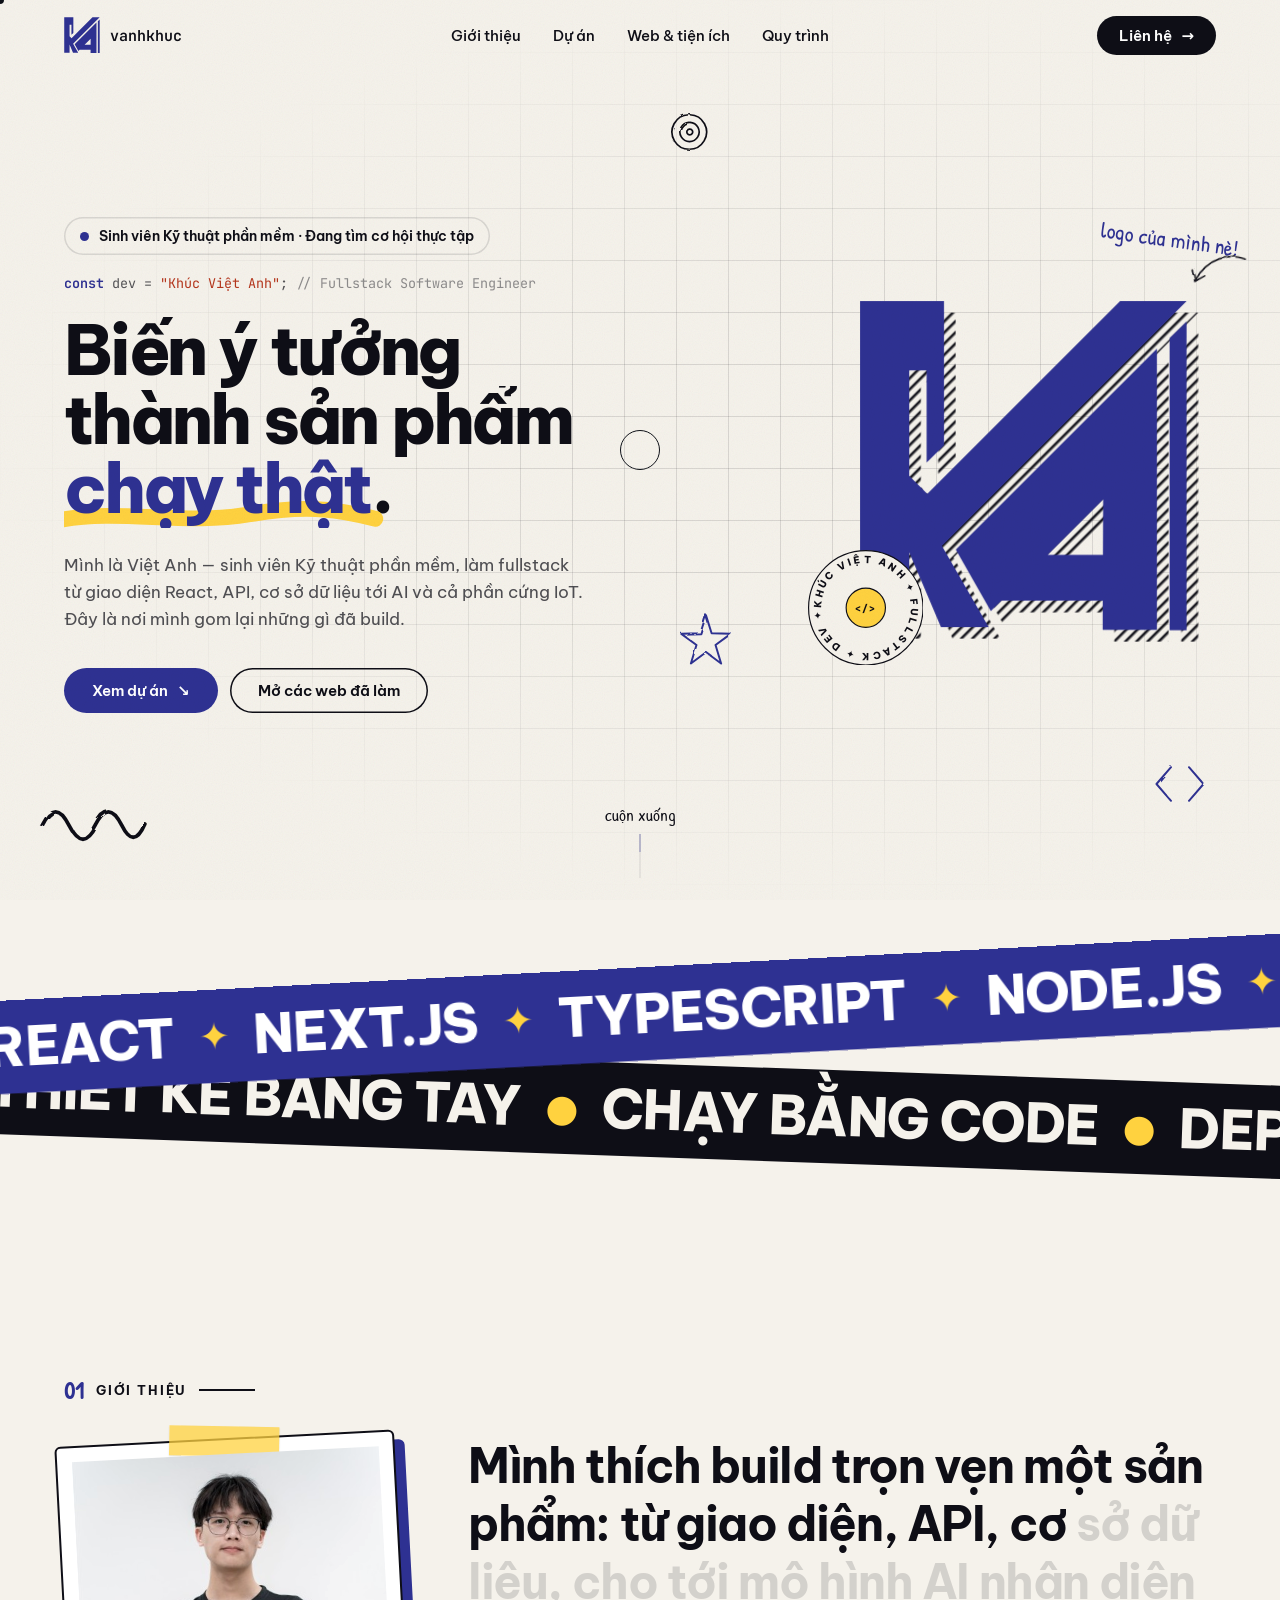
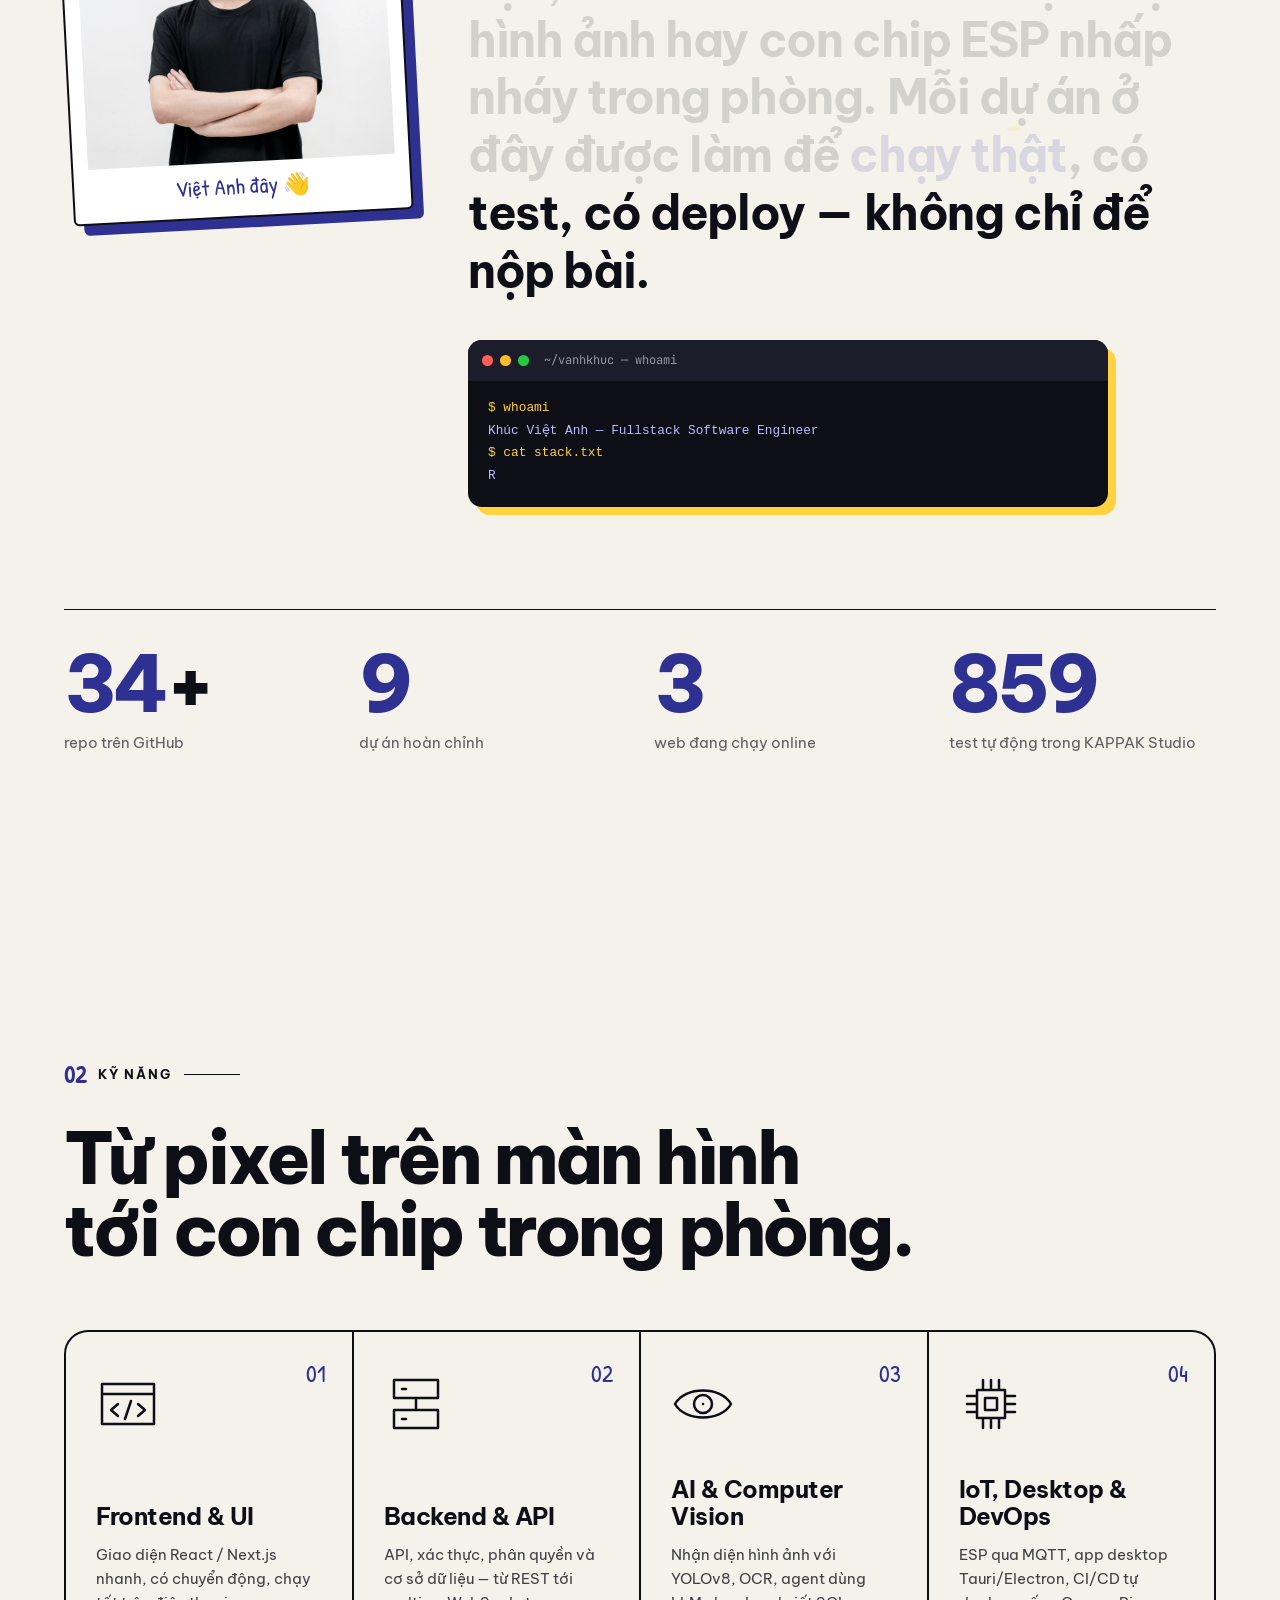
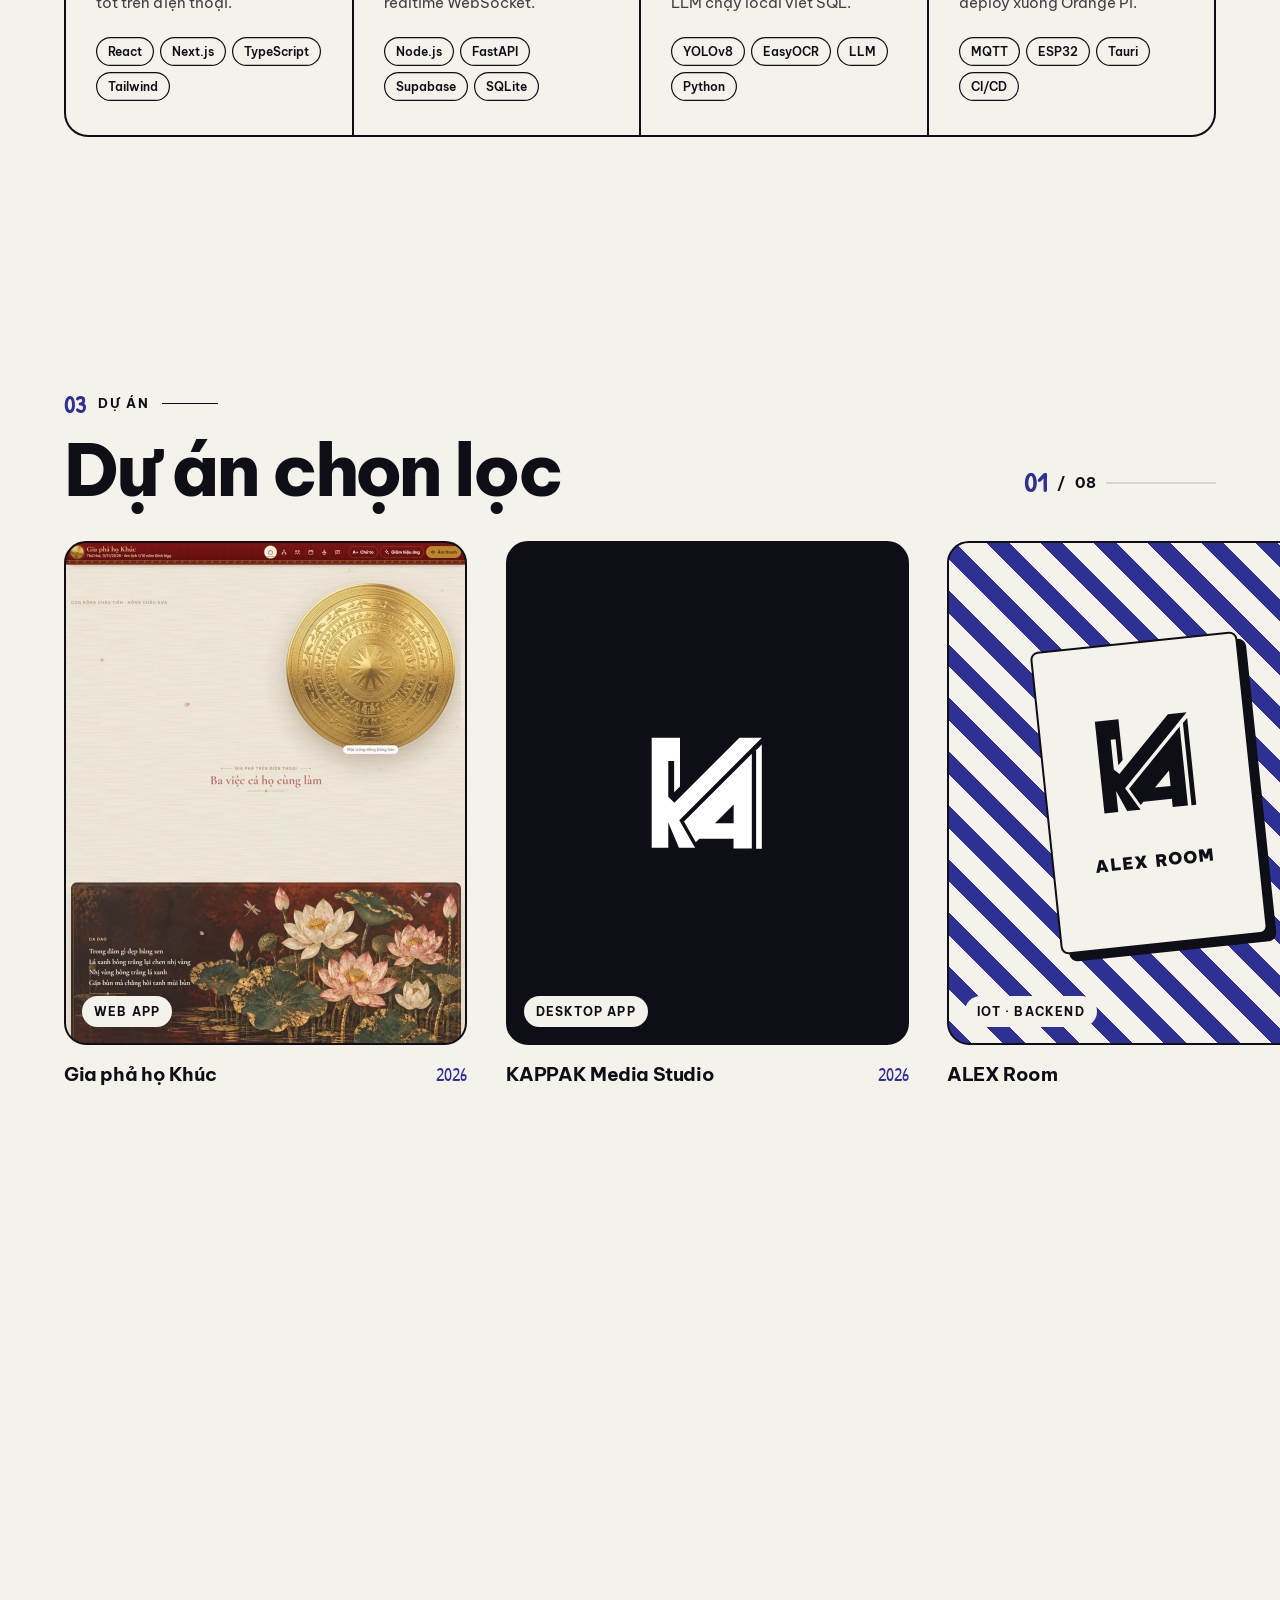
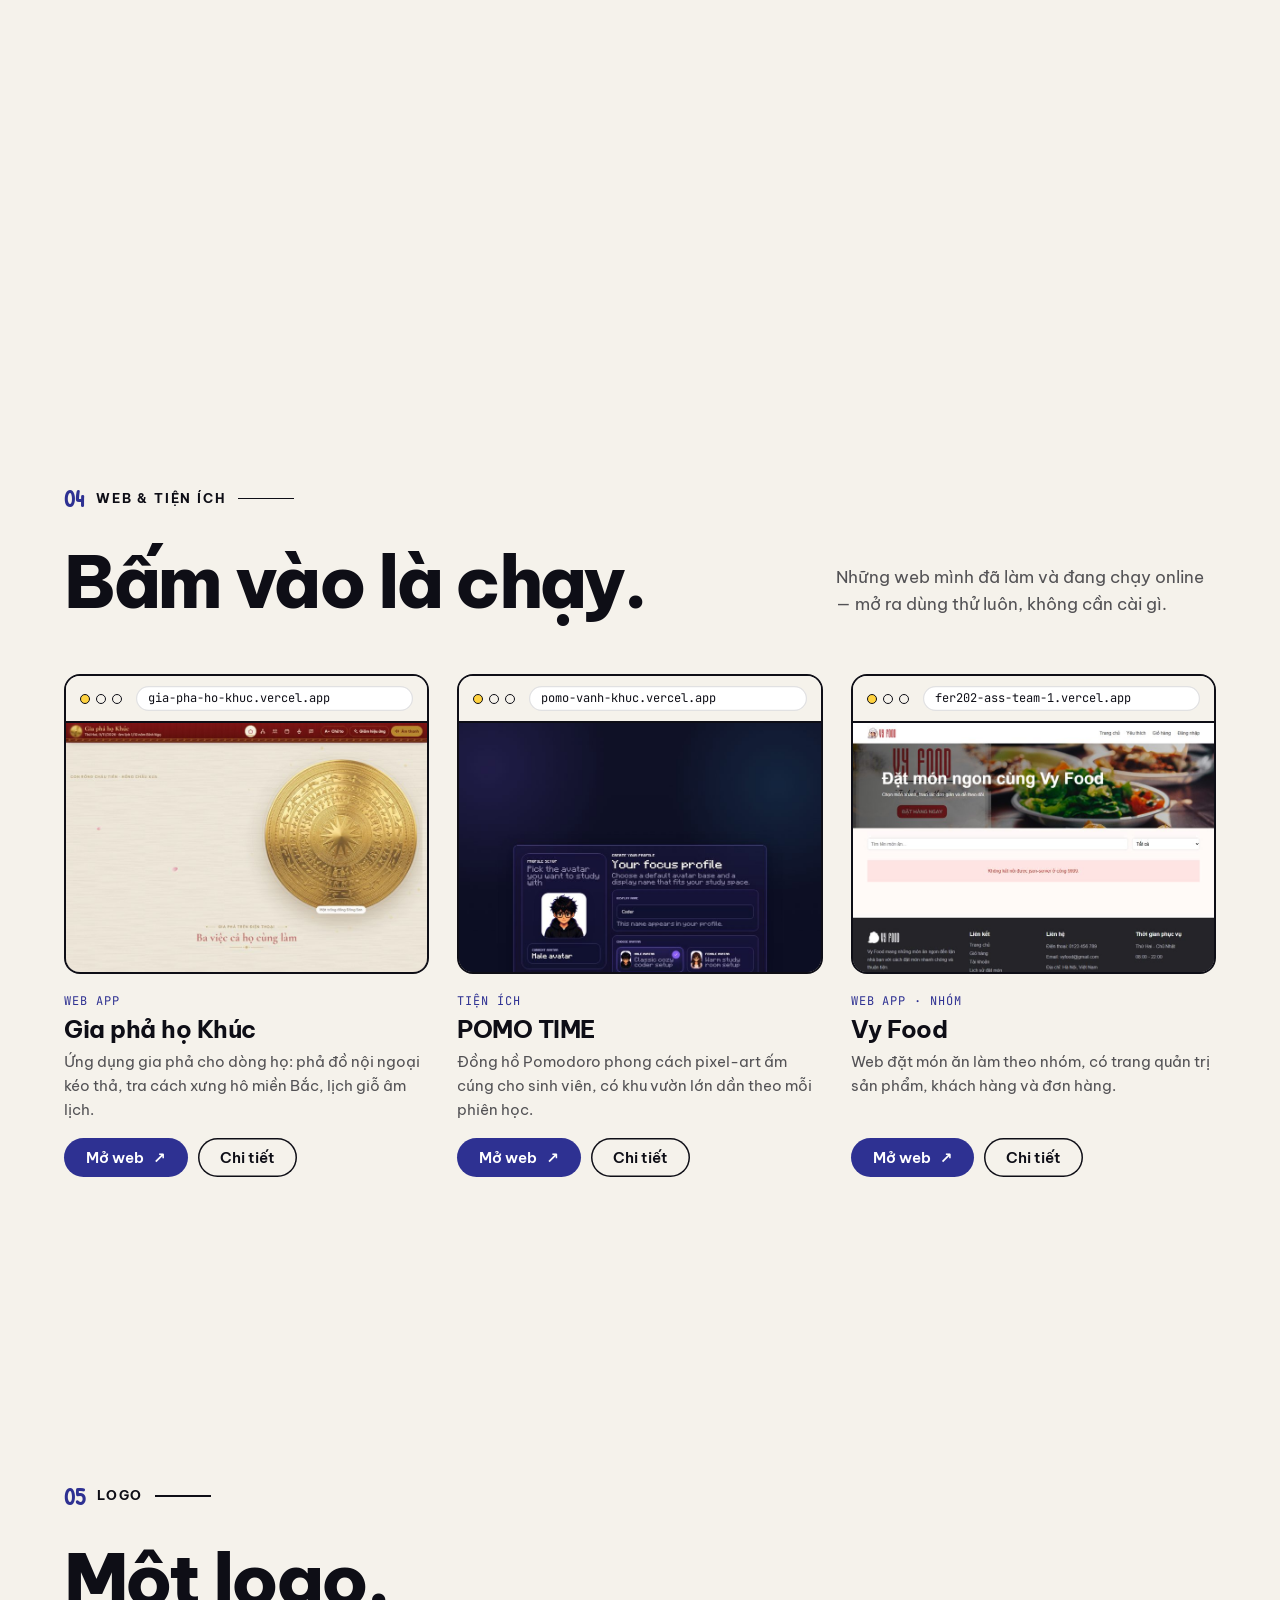
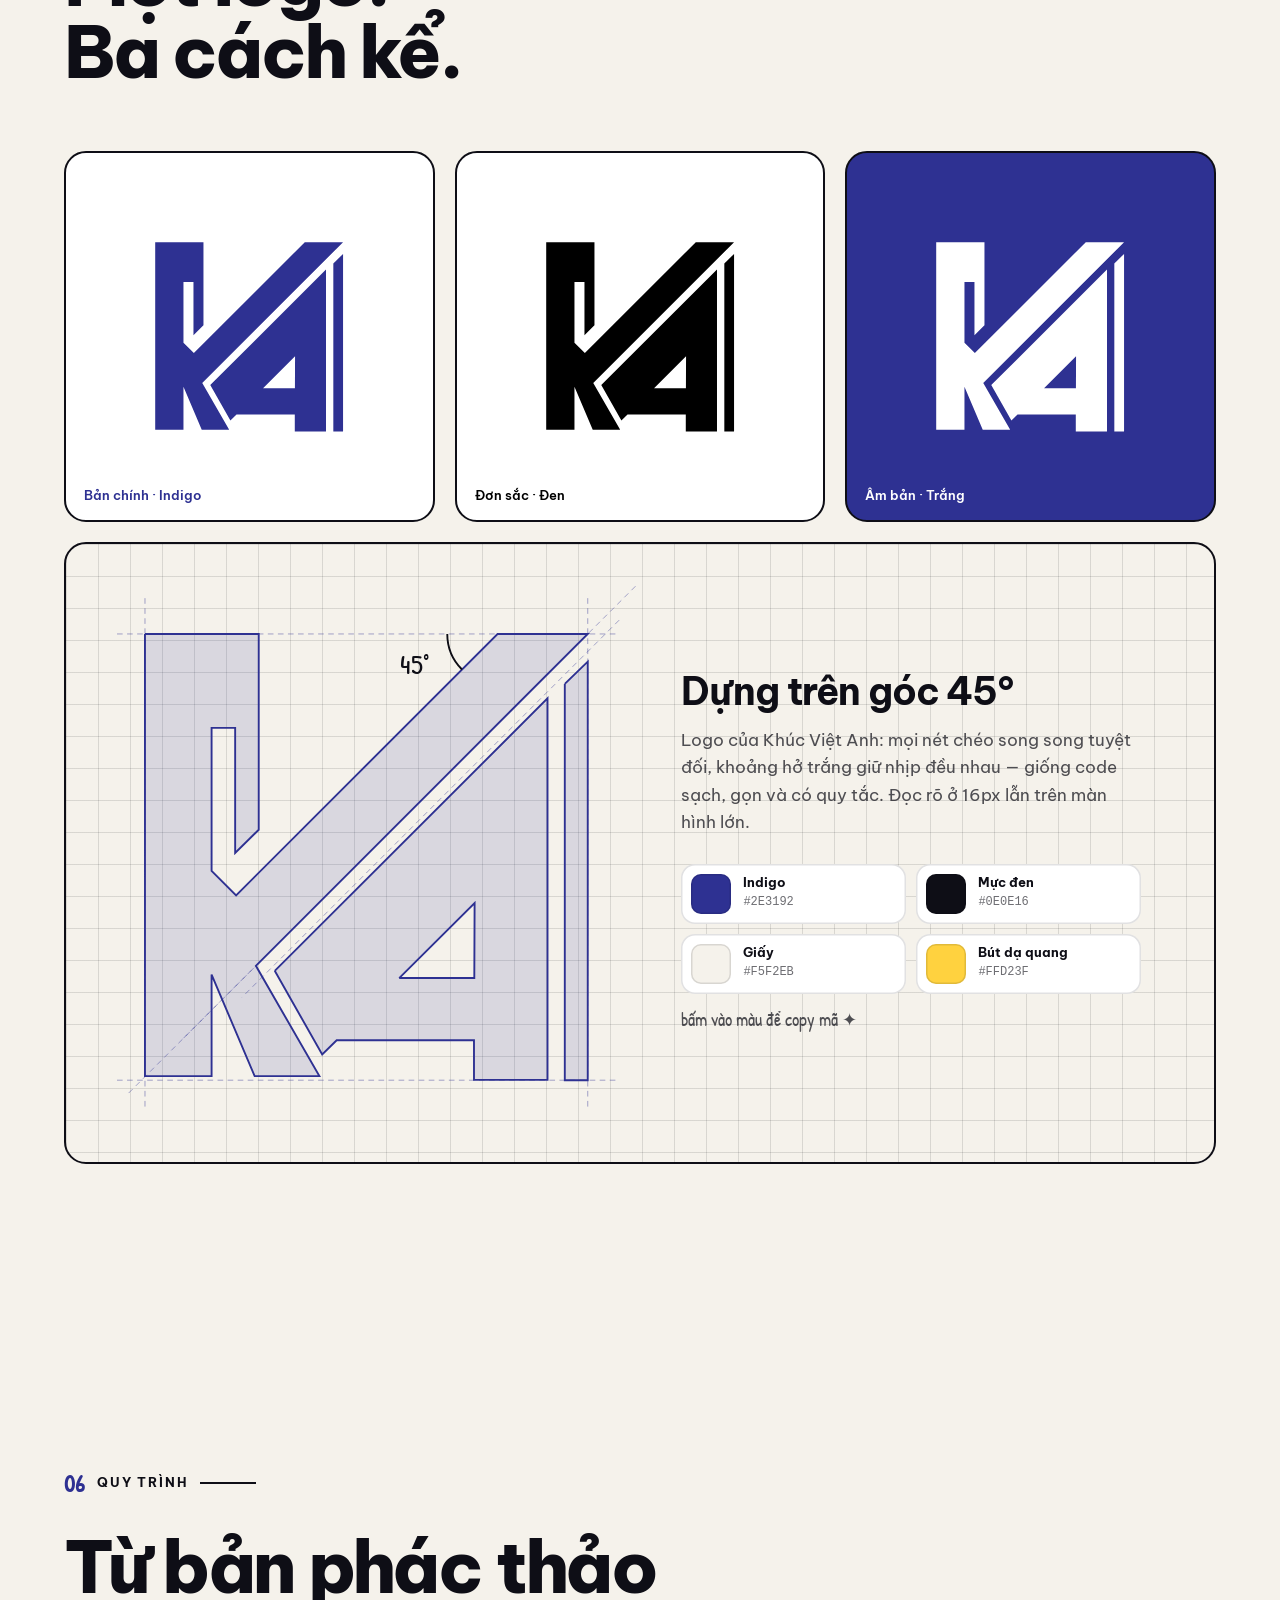
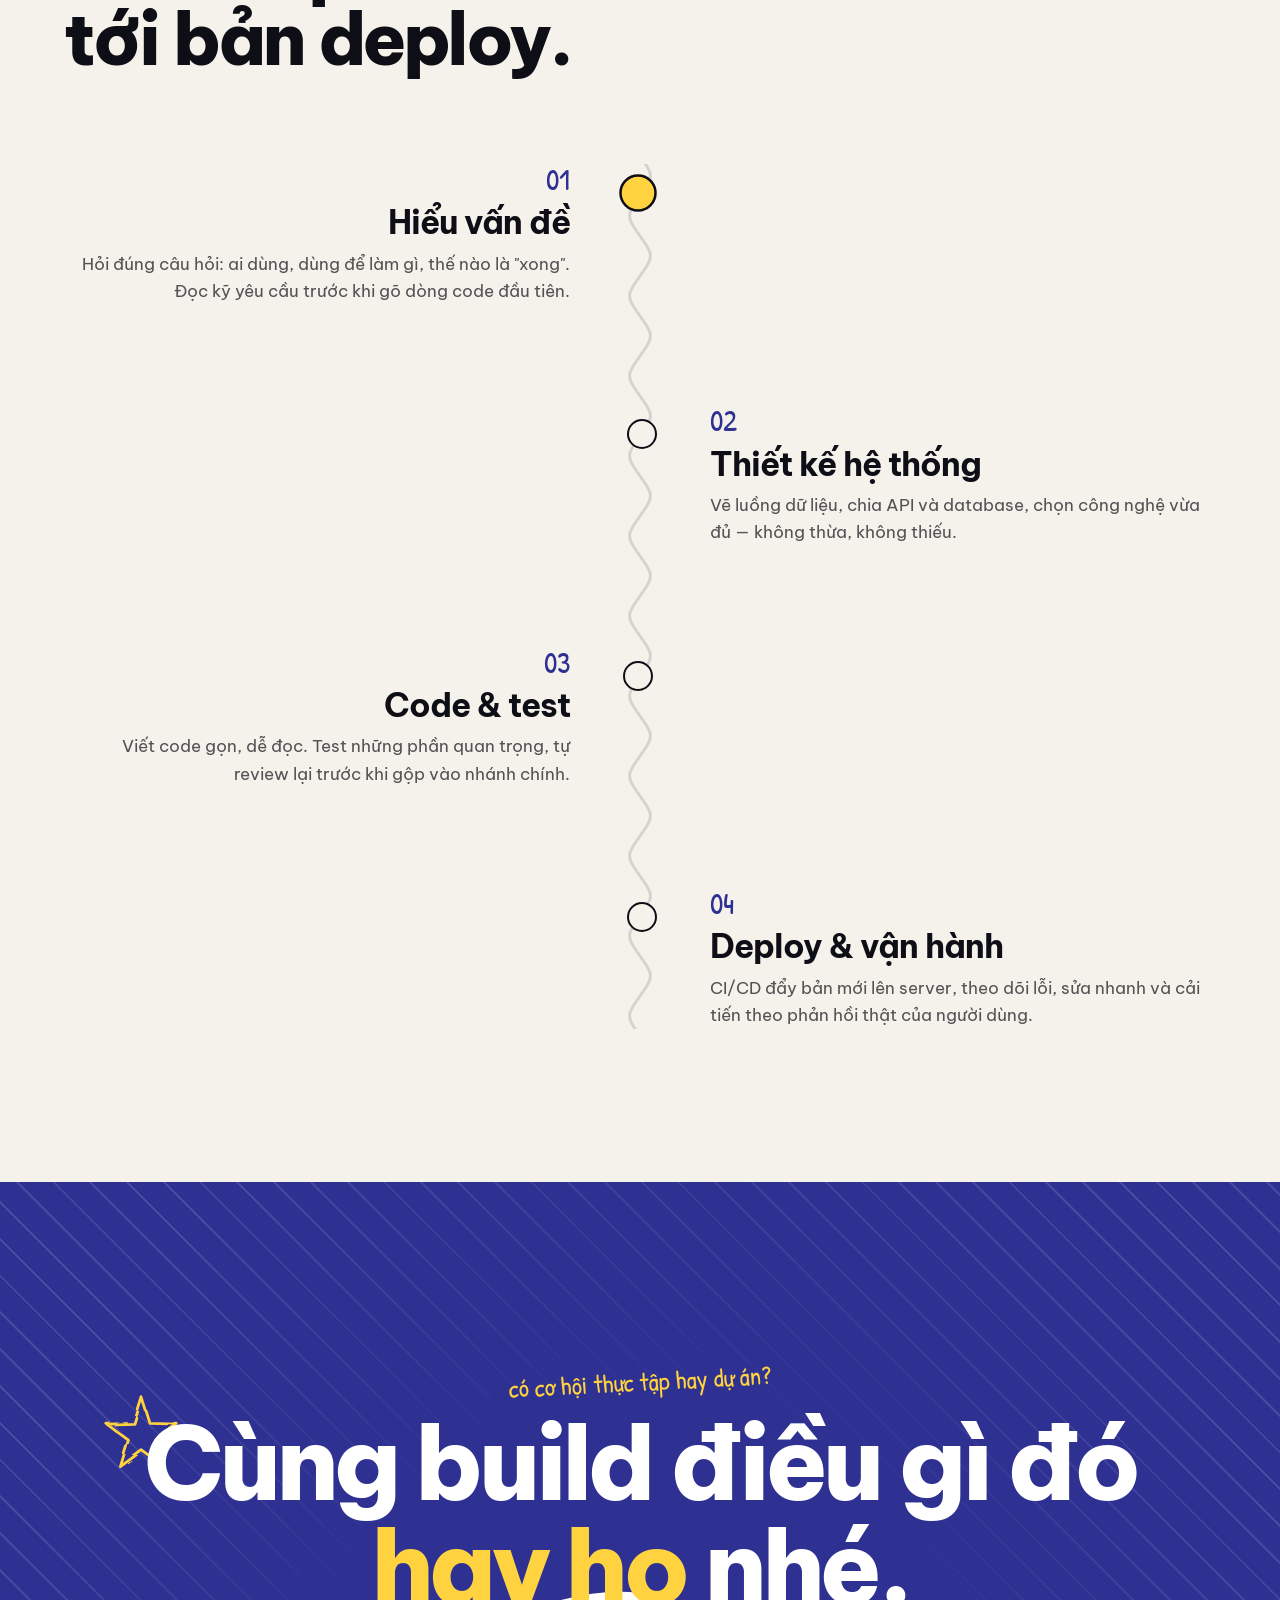
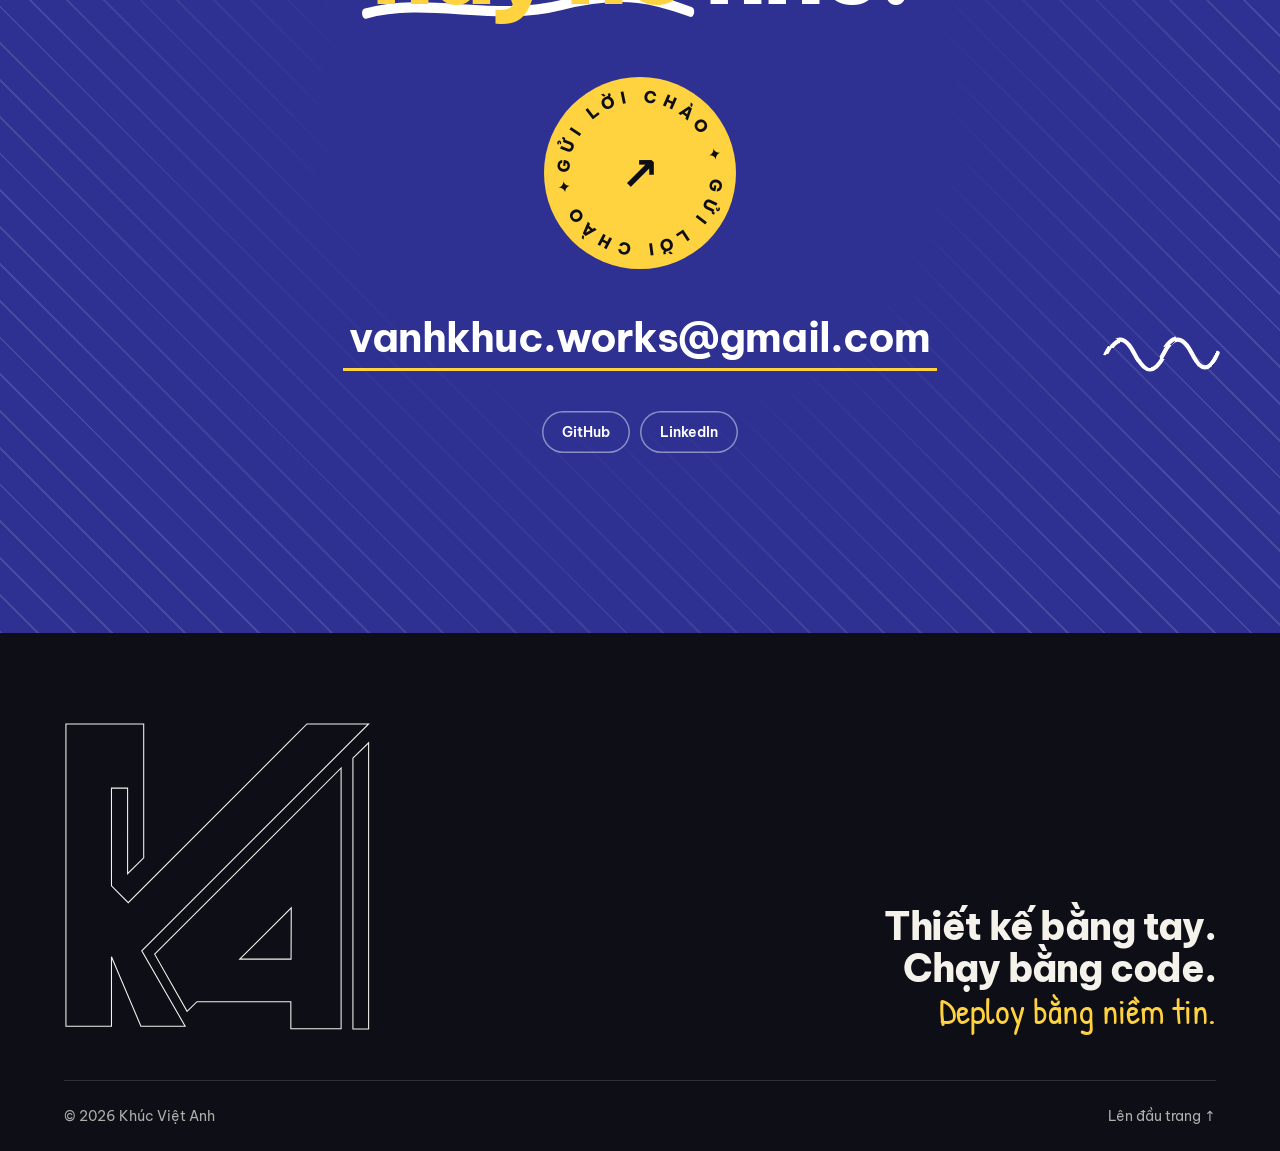
==== index.html @ cc41cbf8 "feat: portfolio Khúc Việt Anh Trang chủ có animation, trang danh sách và chi tiết dự án, hub các web" ====
<!doctype html>
<html lang="vi">
<head>
<meta charset="utf-8">
<meta name="viewport" content="width=device-width,initial-scale=1">
<title>Khúc Việt Anh — Fullstack Software Engineer</title>
<meta name="description" content="Portfolio của Khúc Việt Anh (vanhkhuc) — sinh viên Kỹ thuật phần mềm, fullstack developer: web, API, AI và IoT.">
<meta name="theme-color" content="#2E3192">
<link rel="icon" href="assets/favicon.svg" type="image/svg+xml">
<link rel="preconnect" href="https://fonts.googleapis.com">
<link rel="preconnect" href="https://fonts.gstatic.com" crossorigin>
<link href="https://fonts.googleapis.com/css2?family=Be+Vietnam+Pro:wght@400;500;600;700;800;900&family=JetBrains+Mono:wght@400;600&family=Patrick+Hand&display=swap" rel="stylesheet">
<link rel="stylesheet" href="style.css">
</head>
<body class="is-loading" data-page="home">

<svg class="defs" width="0" height="0" aria-hidden="true">
  <defs>
    <filter id="rough" x="-20%" y="-20%" width="140%" height="140%">
      <feTurbulence type="fractalNoise" baseFrequency="0.035" numOctaves="2" seed="1" result="n">
        <animate attributeName="seed" values="1;4;7;10" dur="0.5s" calcMode="discrete" repeatCount="indefinite"/>
      </feTurbulence>
      <feDisplacementMap in="SourceGraphic" in2="n" scale="5"/>
    </filter>
    <pattern id="hatch" width="34" height="34" patternUnits="userSpaceOnUse" patternTransform="rotate(45)">
      <rect width="11" height="34" fill="#0E0E16"/>
    </pattern>
  </defs>
</svg>

<div class="loader" id="loader" aria-hidden="true">
  <div class="loader__logo" data-logo></div>
  <div class="loader__count mono">vanhkhuc <span id="loadNum">0</span>%</div>
</div>

<div class="cursor-dot" aria-hidden="true"></div>
<div class="cursor-ring" aria-hidden="true"><i></i></div>
<div class="progress" aria-hidden="true"></div>

<header class="nav" id="nav">
  <a href="#top" class="nav__brand" aria-label="Khúc Việt Anh — về đầu trang"><span class="nav__logo" data-logo></span><span class="mono">vanhkhuc</span></a>
  <nav class="nav__links" aria-label="Chính">
    <a href="#about">Giới thiệu</a>
    <a href="#work">Dự án</a>
    <a href="#hub">Web &amp; tiện ích</a>
    <a href="#process">Quy trình</a>
  </nav>
  <a href="#contact" class="btn btn--dark magnetic">Liên hệ <span class="arr">→</span></a>
</header>

<main>
<!-- HERO -->
<section class="hero" id="top">
  <div class="hero__grid" aria-hidden="true"></div>
  <svg class="doodle" style="--x:53%;--y:68%;--s:56px;--c:var(--k4);--dd:1.6s" viewBox="0 0 100 100" aria-hidden="true"><path pathLength="1" d="M50 6 L60 38 L94 39 L67 59 L77 92 L50 72 L23 92 L33 59 L6 39 L40 38 Z"/></svg>
  <svg class="doodle" style="--x:3%;--y:88%;--s:110px;--dd:1.9s" viewBox="0 0 100 60" aria-hidden="true"><path pathLength="1" d="M4 30 Q 16 6, 28 30 T 52 30 T 76 30 T 98 30"/></svg>
  <svg class="doodle" style="--x:90%;--y:84%;--s:56px;--c:var(--k4);--dd:2.1s" viewBox="0 0 100 100" aria-hidden="true"><path pathLength="1" d="M34 20 L8 50 L34 80 M66 20 L92 50 L66 80"/></svg>
  <svg class="doodle" style="--x:52%;--y:12%;--s:48px;--dd:2.2s" viewBox="0 0 100 100" aria-hidden="true"><path pathLength="1" d="M50 50 m0 -6 a6 6 0 1 1 -1 0 M50 50 m0 -20 a20 20 0 1 1 -2 0 M50 50 m0 -36 a36 36 0 1 1 -3 0"/></svg>

  <div class="hero__text">
    <p class="hero__eyebrow fade" style="--d:.1s"><span class="pulse"></span> <span data-bind="profile.status"></span></p>
    <p class="hero__who mono fade" style="--d:.2s"><span class="c-k">const</span> dev = <span class="c-s">"<span data-bind="profile.name"></span>"</span>; <span class="c-c">// <span data-bind="profile.role"></span></span></p>
    <h1 class="hero__title" id="heroTitle"></h1>
    <p class="hero__lead fade" style="--d:.9s" data-bind="hero.lead"></p>
    <div class="hero__cta fade" style="--d:1.05s">
      <a class="btn btn--solid magnetic" href="#work">Xem dự án <span class="arr">↘</span></a>
      <a class="btn btn--ghost magnetic" href="#hub">Mở các web đã làm</a>
    </div>
  </div>

  <div class="hero__art">
    <div class="hero__stage">
      <div class="hero__shadow" data-logo></div>
      <div class="hero__logo" data-logo></div>
    </div>
    <div class="hero__note hand">logo của mình nè!</div>
    <svg class="hero__arrow" viewBox="0 0 120 90" aria-hidden="true"><path pathLength="1" d="M8 10 C 40 4, 80 20, 96 66 M80 56 L97 70 L106 49"/></svg>
    <svg class="badge" viewBox="0 0 200 200" aria-hidden="true">
      <defs><path id="circ" d="M100,100 m-78,0 a78,78 0 1,1 156,0 a78,78 0 1,1 -156,0"/></defs>
      <circle cx="100" cy="100" r="99" class="badge__bg"/>
      <text><textPath href="#circ" textLength="486">KHÚC VIỆT ANH ✦ FULLSTACK ✦ DEV ✦ </textPath></text>
      <circle cx="100" cy="100" r="34" class="badge__core"/>
      <text class="badge__code" x="100" y="108" text-anchor="middle">&lt;/&gt;</text>
    </svg>
  </div>

  <a class="scroll-hint" href="#about"><span class="hand">cuộn xuống</span><i></i></a>
</section>

<!-- MARQUEE -->
<div class="marquees" aria-hidden="true">
  <div class="marquee m1" id="stackMarquee"></div>
  <div class="marquee m2">
    <div class="marquee__track"><span>Thiết kế bằng tay</span><b>●</b><span>Chạy bằng code</span><b>●</b><span>Deploy thật</span><b>●</b></div>
    <div class="marquee__track"><span>Thiết kế bằng tay</span><b>●</b><span>Chạy bằng code</span><b>●</b><span>Deploy thật</span><b>●</b></div>
  </div>
</div>

<!-- ABOUT -->
<section class="about wrap" id="about">
  <div class="label reveal"><span>01</span> Giới thiệu</div>
  <div class="about__grid">
    <figure class="polaroid reveal">
      <span class="tape" aria-hidden="true"></span>
      <img data-bind-src="profile.avatar" alt="Ảnh chân dung" width="400" height="400">
      <figcaption class="hand">Việt Anh đây 👋</figcaption>
    </figure>
    <div>
      <p class="about__big" id="aboutText"></p>
      <pre class="term reveal" id="term" aria-label="Thông tin tóm tắt"><span class="term__bar"><i></i><i></i><i></i><b>~/vanhkhuc — whoami</b></span><code id="termCode"></code></pre>
    </div>
  </div>
  <div class="stats reveal" id="stats"></div>
</section>

<!-- SKILLS -->
<section class="services wrap" id="services">
  <div class="label reveal"><span>02</span> Kỹ năng</div>
  <h2 class="h2 reveal">Từ pixel trên màn hình<br>tới con chip trong phòng.</h2>
  <div class="services__grid" id="skills"></div>
</section>

<!-- WORK -->
<section class="work" id="work">
  <div class="work__sticky">
    <div class="work__head">
      <div>
        <div class="label"><span>03</span> Dự án</div>
        <h2 class="h2">Dự án chọn lọc</h2>
      </div>
      <div class="work__count"><span id="workNum">01</span> / <em id="workTotal">01</em><i><b id="workBar"></b></i></div>
    </div>
    <div class="work__track" id="workTrack"></div>
  </div>
</section>

<!-- HUB -->
<section class="hub wrap" id="hub">
  <div class="label reveal"><span>04</span> Web &amp; tiện ích</div>
  <div class="hub__head">
    <h2 class="h2 reveal">Bấm vào là chạy.</h2>
    <p class="reveal">Những web mình đã làm và đang chạy online — mở ra dùng thử luôn, không cần cài gì.</p>
  </div>
  <div class="hub__grid" id="hubGrid"></div>
</section>

<!-- BRAND -->
<section class="brand wrap" id="brand">
  <div class="label reveal"><span>05</span> Logo</div>
  <h2 class="h2 reveal">Một logo.<br>Ba cách kể.</h2>
  <div class="brand__grid">
    <figure class="tile tile--blue reveal" style="--d:0s"><div class="tile__logo" data-logo></div><figcaption>Bản chính · Indigo</figcaption></figure>
    <figure class="tile tile--black reveal" style="--d:.1s"><div class="tile__logo" data-logo></div><figcaption>Đơn sắc · Đen</figcaption></figure>
    <figure class="tile tile--invert reveal" style="--d:.2s"><div class="tile__logo" data-logo></div><figcaption>Âm bản · Trắng</figcaption></figure>
    <figure class="tile tile--build reveal">
      <svg class="build" viewBox="160 150 1600 1640" aria-hidden="true">
        <g class="build__guides">
          <path d="M1810 122 L370 1562"/><path d="M1658 274 L190 1742"/><path d="M1758 230 L558 1430"/>
          <path d="M160 274 H1760"/><path d="M160 1694 H1760"/><path d="M249 160 V1780"/><path d="M1658 160 V1780"/>
        </g>
        <g class="build__shape">
          <path pathLength="1" d="M249 274H611V897L536 971V573H461V1028L539 1106L1371 274H1658L602 1330L804 1681H598L461 1358V1681H249Z"/>
          <path pathLength="1" fill-rule="evenodd" d="M662 1346L1530 479V1693H1296V1567H859L813 1612ZM1058 1369L1298 1130L1297 1369Z"/>
          <path pathLength="1" d="M1585 433L1658 362V1694H1585Z"/>
        </g>
        <path class="build__arc" pathLength="1" d="M1211 274 A160 160 0 0 0 1257.9 387.1"/>
        <text class="build__txt" x="1060" y="400">45°</text>
      </svg>
      <figcaption class="build__info">
        <h3>Dựng trên góc 45°</h3>
        <p>Logo của Khúc Việt Anh: mọi nét chéo song song tuyệt đối, khoảng hở trắng giữ nhịp đều nhau — giống code sạch, gọn và có quy tắc. Đọc rõ ở 16px lẫn trên màn hình lớn.</p>
        <div class="swatches">
          <button class="sw" style="--c:#2E3192" data-copy="#2E3192"><i></i><span>Indigo</span><code>#2E3192</code></button>
          <button class="sw" style="--c:#0E0E16" data-copy="#0E0E16"><i></i><span>Mực đen</span><code>#0E0E16</code></button>
          <button class="sw" style="--c:#F5F2EB" data-copy="#F5F2EB"><i></i><span>Giấy</span><code>#F5F2EB</code></button>
          <button class="sw" style="--c:#FFD23F" data-copy="#FFD23F"><i></i><span>Bút dạ quang</span><code>#FFD23F</code></button>
        </div>
        <p class="hand build__hint">bấm vào màu để copy mã ✦</p>
      </figcaption>
    </figure>
  </div>
</section>

<!-- PROCESS -->
<section class="process wrap" id="process">
  <div class="label reveal"><span>06</span> Quy trình</div>
  <h2 class="h2 reveal">Từ bản phác thảo<br>tới bản deploy.</h2>
  <div class="process__body" id="procBody">
    <div class="process__line" aria-hidden="true"></div>
    <ol class="steps">
      <li class="step"><span class="step__n hand">01</span><h3>Hiểu vấn đề</h3><p>Hỏi đúng câu hỏi: ai dùng, dùng để làm gì, thế nào là "xong". Đọc kỹ yêu cầu trước khi gõ dòng code đầu tiên.</p></li>
      <li class="step"><span class="step__n hand">02</span><h3>Thiết kế hệ thống</h3><p>Vẽ luồng dữ liệu, chia API và database, chọn công nghệ vừa đủ — không thừa, không thiếu.</p></li>
      <li class="step"><span class="step__n hand">03</span><h3>Code &amp; test</h3><p>Viết code gọn, dễ đọc. Test những phần quan trọng, tự review lại trước khi gộp vào nhánh chính.</p></li>
      <li class="step"><span class="step__n hand">04</span><h3>Deploy &amp; vận hành</h3><p>CI/CD đẩy bản mới lên server, theo dõi lỗi, sửa nhanh và cải tiến theo phản hồi thật của người dùng.</p></li>
    </ol>
  </div>
</section>

<!-- CONTACT -->
<section class="contact" id="contact" data-inview>
  <svg class="doodle" style="--x:8%;--y:20%;--s:80px;--c:var(--accent)" viewBox="0 0 100 100" aria-hidden="true"><path pathLength="1" d="M50 6 L60 38 L94 39 L67 59 L77 92 L50 72 L23 92 L33 59 L6 39 L40 38 Z"/></svg>
  <svg class="doodle" style="--x:86%;--y:70%;--s:120px;--c:#fff" viewBox="0 0 100 60" aria-hidden="true"><path pathLength="1" d="M4 30 Q 16 6, 28 30 T 52 30 T 76 30 T 98 30"/></svg>
  <p class="contact__eyebrow hand">có cơ hội thực tập hay dự án?</p>
  <h2 class="contact__title">
    <span class="line"><span>Cùng build điều gì đó</span></span>
    <span class="line"><span><em class="hl">hay ho<svg viewBox="0 0 300 24" preserveAspectRatio="none" aria-hidden="true"><path pathLength="1" d="M4 15 C 60 5, 120 20, 180 10 S 270 8, 296 14"/></svg></em> nhé.</span></span>
  </h2>
  <a class="contact__circle magnetic" data-mailto href="#" aria-label="Gửi email">
    <svg viewBox="0 0 200 200" aria-hidden="true">
      <defs><path id="circ2" d="M100,100 m-74,0 a74,74 0 1,1 148,0 a74,74 0 1,1 -148,0"/></defs>
      <text><textPath href="#circ2" textLength="460">GỬI LỜI CHÀO ✦ GỬI LỜI CHÀO ✦ </textPath></text>
    </svg>
    <span class="arr">↗</span>
  </a>
  <a class="contact__mail" data-mailto href="#" data-bind="contact.email"></a>
  <ul class="socials" id="socials"></ul>
</section>
</main>

<footer class="footer">
  <div class="footer__big">
    <div class="footer__logo" data-logo></div>
    <p class="footer__slogan">Thiết kế bằng tay.<br>Chạy bằng code.<br><span>Deploy bằng niềm tin.</span></p>
  </div>
  <div class="footer__bottom">
    <span>© <span id="year">2026</span> <span data-bind="profile.name"></span></span>
    <a href="#top">Lên đầu trang ↑</a>
  </div>
</footer>

<script src="main.js"></script>
</body>
</html>
---- style.css ----
:root {
  --ink: #0E0E16;
  --paper: #F5F2EB;
  --k4: #2E3192;
  --k4-2: #5A5FE0;
  --accent: #FFD23F;
  --line: rgba(14, 14, 22, .12);
  --ease: cubic-bezier(.65, 0, .35, 1);
  --ease-out: cubic-bezier(.16, 1, .3, 1);
  --font: "Be Vietnam Pro", system-ui, sans-serif;
  --hand: "Patrick Hand", cursive;
  --mono: "JetBrains Mono", ui-monospace, monospace;
  --gut: clamp(16px, 5vw, 72px);
}

* { box-sizing: border-box; margin: 0; padding: 0; }
html { scroll-behavior: smooth; }
body {
  background: var(--paper); color: var(--ink);
  font-family: var(--font); font-size: 17px; line-height: 1.6;
  overflow-x: clip; -webkit-font-smoothing: antialiased;
}
body.is-loading { overflow: hidden; }
::selection { background: var(--k4); color: #fff; }
a { color: inherit; text-decoration: none; }
button { font: inherit; color: inherit; background: none; border: 0; cursor: pointer; }
.hand { font-family: var(--hand); }
.mono { font-family: var(--mono); }
.defs { position: absolute; }

/* paper grain */
body::after {
  content: ""; position: fixed; inset: 0; pointer-events: none; z-index: 9000; opacity: .07; mix-blend-mode: multiply;
  background-image: url("data:image/svg+xml,%3Csvg xmlns='http://www.w3.org/2000/svg' width='180' height='180'%3E%3Cfilter id='n'%3E%3CfeTurbulence type='fractalNoise' baseFrequency='.9' numOctaves='3' stitchTiles='stitch'/%3E%3C/filter%3E%3Crect width='100%25' height='100%25' filter='url(%23n)'/%3E%3C/svg%3E");
}

/* ---------- logo ---------- */
.logo { display: block; width: 100%; height: auto; fill: currentColor; overflow: visible; }
.logo path { transition: transform .7s var(--ease-out), fill .4s, stroke .4s; }

/* ---------- loader ---------- */
.loader {
  position: fixed; inset: 0; z-index: 10000; background: var(--k4); color: #fff;
  display: grid; place-items: center; align-content: center; gap: 28px;
  clip-path: polygon(0 0, 100% 0, 100% 100%, 0 100%);
  transition: clip-path 1.1s var(--ease);
}
.loader.is-done { clip-path: polygon(0 0, 100% 0, 100% -100%, 0 0); }
.loader__logo { width: min(200px, 42vw); }
.loader .logo path {
  fill: transparent; stroke: #fff; stroke-width: 16; stroke-dasharray: 1; stroke-dashoffset: 1;
  animation: draw 1.3s var(--ease) forwards, fillW .5s 1.25s forwards;
}
.loader .logo .l4 { animation-delay: .15s, 1.35s; }
.loader .logo .lb { animation-delay: .3s, 1.45s; }
.loader__count { font-size: 14px; letter-spacing: .05em; opacity: .8; }
@keyframes draw { to { stroke-dashoffset: 0; } }
@keyframes fillW { to { fill: #fff; } }

/* ---------- cursor ---------- */
.cursor-dot, .cursor-ring { position: fixed; top: 0; left: 0; z-index: 9999; pointer-events: none; display: none; }
.has-cursor .cursor-dot, .has-cursor .cursor-ring { display: block; }
@media (hover: hover) and (pointer: fine) { .has-cursor, .has-cursor a, .has-cursor button { cursor: none; } }
.cursor-dot::before { content: ""; position: absolute; width: 8px; height: 8px; margin: -4px; border-radius: 50%; background: #fff; mix-blend-mode: difference; }
.cursor-dot { mix-blend-mode: difference; }
.cursor-ring { mix-blend-mode: difference; }
.cursor-ring i {
  position: absolute; width: 40px; height: 40px; margin: -20px; border-radius: 50%; border: 1.5px solid #fff;
  transition: transform .4s var(--ease-out), background .3s, border-color .3s;
}
.cursor-ring.is-link i { transform: scale(1.7); background: #fff; }
.cursor-ring.is-view { mix-blend-mode: normal; }
.cursor-ring.is-view i { transform: scale(2.6); background: var(--accent); border-color: var(--accent); }
.cursor-ring::after {
  content: attr(data-label); position: absolute; transform: translate(-50%, -50%) scale(0); white-space: nowrap;
  font-weight: 700; font-size: 14px; color: var(--ink); transition: transform .3s var(--ease-out);
}
.cursor-ring.is-view::after { transform: translate(-50%, -50%) scale(1); }

.progress { position: fixed; top: 0; left: 0; right: 0; height: 3px; background: var(--k4); transform-origin: 0 50%; transform: scaleX(0); z-index: 200; }

/* ---------- nav ---------- */
.nav {
  position: fixed; top: 0; left: 0; right: 0; z-index: 100;
  display: flex; align-items: center; justify-content: space-between; gap: 24px;
  padding: 16px var(--gut); transition: transform .5s var(--ease-out), background .3s, box-shadow .3s;
}
.nav.is-scrolled { background: rgba(245, 242, 235, .82); backdrop-filter: blur(14px); -webkit-backdrop-filter: blur(14px); box-shadow: 0 1px 0 var(--line); }
.nav.is-hidden { transform: translateY(-110%); }
.nav__brand { display: flex; align-items: center; gap: 10px; font-weight: 600; font-size: 15px; }
.nav__logo { width: 36px; color: var(--k4); }
.nav__brand:hover .lk { transform: translate(-60px, 0); }
.nav__brand:hover .l4 { transform: translate(60px, 60px); }
.nav__brand:hover .lb { transform: translate(0, -90px); }
.nav__links { display: flex; gap: 32px; font-weight: 500; font-size: 15px; }
.nav__links a { position: relative; padding: 4px 0; }
.nav__links a::after {
  content: ""; position: absolute; left: 0; right: 0; bottom: 0; height: 2px; background: var(--k4);
  transform: scaleX(0); transform-origin: right; transition: transform .45s var(--ease-out);
}
.nav__links a:hover::after { transform: scaleX(1); transform-origin: left; }
@media (max-width: 760px) { .nav__links { display: none; } }

/* ---------- buttons ---------- */
.btn {
  display: inline-flex; align-items: center; gap: .6em; padding: 15px 28px; border-radius: 999px;
  font-weight: 600; font-size: 15px; line-height: 1; position: relative; overflow: hidden; isolation: isolate;
  transition: color .4s, transform .45s var(--ease-out);
}
.btn::before {
  content: ""; position: absolute; inset: 0; z-index: -1; border-radius: inherit;
  transform: translateY(101%); transition: transform .5s var(--ease-out);
}
.btn:hover::before { transform: none; }
.btn .arr { transition: transform .4s var(--ease-out); }
.btn:hover .arr { transform: rotate(-45deg); }
.btn--solid { background: var(--k4); color: #fff; }
.btn--solid::before { background: var(--ink); }
.btn--ghost { box-shadow: inset 0 0 0 1.5px var(--ink); }
.btn--ghost::before { background: var(--ink); }
.btn--ghost:hover { color: var(--paper); }
.btn--dark { background: var(--ink); color: #fff; padding: 12px 22px; }
.btn--dark::before { background: var(--k4); }
.magnetic { transition: transform .45s var(--ease-out), color .4s; }

/* ---------- hero ---------- */
.hero {
  position: relative; min-height: 100vh; min-height: 100svh;
  display: grid; grid-template-columns: 1.3fr .7fr; align-items: center; gap: 4vw;
  padding: 120px var(--gut) 90px; overflow: hidden; isolation: isolate;
}
.hero__grid {
  position: absolute; inset: 0; z-index: -1;
  background-image: linear-gradient(var(--line) 1px, transparent 1px), linear-gradient(90deg, var(--line) 1px, transparent 1px);
  background-size: 52px 52px;
  -webkit-mask-image: radial-gradient(ellipse at 65% 50%, #000 25%, transparent 72%);
  mask-image: radial-gradient(ellipse at 65% 50%, #000 25%, transparent 72%);
  animation: gridMove 20s linear infinite;
}
@keyframes gridMove { to { background-position: 52px 52px; } }

.hero__eyebrow { display: inline-flex; align-items: center; gap: 10px; font-size: 14px; font-weight: 600; padding: 8px 16px; border-radius: 999px; box-shadow: inset 0 0 0 1.5px var(--line); margin-bottom: 28px; }
.pulse { width: 9px; height: 9px; border-radius: 50%; background: var(--k4); box-shadow: 0 0 0 0 rgba(46, 49, 146, .5); animation: pulse 2s infinite; }
@keyframes pulse { 70% { box-shadow: 0 0 0 12px rgba(46, 49, 146, 0); } 100% { box-shadow: 0 0 0 0 rgba(46, 49, 146, 0); } }

.hero__title { font-size: clamp(34px, 5.3vw, 96px); line-height: .98; font-weight: 800; letter-spacing: -.04em; }
.line { display: block; overflow: hidden; padding-bottom: .1em; margin-bottom: -.06em; }
.line > span { display: inline-block; transform: translateY(115%) rotate(4deg); transform-origin: 0 100%; transition: transform 1.2s var(--ease-out); }
.loaded .hero .line > span, .loaded .pd .line > span, .contact.in .line > span { transform: none; }
.line:nth-child(2) > span { transition-delay: .12s; }
.line:nth-child(3) > span { transition-delay: .24s; }

.hl { font-style: normal; color: var(--k4); position: relative; z-index: 0; white-space: nowrap; }
.hl svg { position: absolute; left: -3%; bottom: .02em; width: 106%; height: .4em; z-index: -1; overflow: visible; }
.hl path { fill: none; stroke: var(--accent); stroke-width: 14; stroke-linecap: round; stroke-dasharray: 1; stroke-dashoffset: 1; transition: stroke-dashoffset 1s 1.1s var(--ease); }
.loaded .hero .hl path, .contact.in .hl path { stroke-dashoffset: 0; }

.hero__lead { max-width: 520px; margin-top: 28px; font-size: clamp(16px, 1.3vw, 19px); color: rgba(14, 14, 22, .72); }
.hero__cta { display: flex; flex-wrap: wrap; gap: 12px; margin-top: 36px; }
.fade { opacity: 0; transform: translateY(24px); transition: opacity 1s var(--ease-out), transform 1s var(--ease-out); transition-delay: var(--d, 0s); }
.loaded .fade { opacity: 1; transform: none; }

.hero__art { position: relative; width: min(100%, 540px); aspect-ratio: 1; justify-self: center; }
.hero__stage { position: absolute; inset: 0; animation: floaty 7s ease-in-out infinite; }
@keyframes floaty { 50% { transform: translateY(-14px) rotate(-1deg); } }
.hero__shadow, .hero__logo { position: absolute; inset: 7%; }
.hero__logo { color: var(--k4); }
.hero__shadow { transform: translate(3.5%, 3.5%); }
.hero__shadow .logo { fill: url(#hatch); }
.hero__logo path, .hero__shadow path {
  translate: calc(var(--mx, 0) * var(--depth, 0px)) calc(var(--my, 0) * var(--depth, 0px));
  transition: translate .9s var(--ease-out);
}
.hero__logo .lk { --depth: -50px; }
.hero__logo .l4 { --depth: 70px; }
.hero__logo .lb { --depth: 130px; }
.hero__shadow path { --depth: 18px; }
body:not(.loaded) .hero__logo path, body:not(.loaded) .hero__shadow { opacity: 0; }
.loaded .hero__logo .lk { animation: inK 1.4s .15s var(--ease-out) both; }
.loaded .hero__logo .l4 { animation: in4 1.4s .3s var(--ease-out) both; }
.loaded .hero__logo .lb { animation: inB 1.2s .55s var(--ease-out) both; }
.loaded .hero__shadow { animation: fadeIn 1s 1.2s both; }
@keyframes inK { from { transform: translateX(-800px); opacity: 0; } }
@keyframes in4 { from { transform: translate(700px, 700px); opacity: 0; } }
@keyframes inB { from { transform: translateY(-1400px); opacity: 0; } }
@keyframes fadeIn { from { opacity: 0; } }

.hero__note { position: absolute; top: -13%; right: -6%; font-size: clamp(18px, 1.7vw, 26px); color: var(--k4); transform: rotate(8deg); white-space: nowrap; opacity: 0; transition: opacity .6s 2s; }
.hero__arrow { position: absolute; top: -6%; right: -8%; width: 16%; fill: none; stroke: var(--ink); stroke-width: 3; stroke-linecap: round; stroke-linejoin: round; transform: scaleX(-1) rotate(-10deg); }
.hero__arrow path { stroke-dasharray: 1; stroke-dashoffset: 1; transition: stroke-dashoffset 1s 2.1s var(--ease); filter: url(#rough); }
.loaded .hero__note { opacity: 1; }
.loaded .hero__arrow path { stroke-dashoffset: 0; }

.badge { position: absolute; left: -6%; bottom: -2%; width: 30%; animation: spin 18s linear infinite; opacity: 0; transition: opacity .8s 1.6s; }
.loaded .badge { opacity: 1; }
.badge__bg { fill: var(--paper); stroke: var(--ink); stroke-width: 2; }
.badge text { font-size: 17px; font-weight: 800; letter-spacing: 2px; fill: var(--ink); }
.badge__core { fill: var(--accent); stroke: var(--ink); stroke-width: 2; }
.badge__star { fill: var(--ink); }
@keyframes spin { to { transform: rotate(360deg); } }

.scroll-hint { position: absolute; left: 50%; bottom: 22px; transform: translateX(-50%); display: flex; flex-direction: column; align-items: center; gap: 6px; font-size: 17px; }
.scroll-hint i { width: 1.5px; height: 44px; background: var(--line); position: relative; overflow: hidden; }
.scroll-hint i::after { content: ""; position: absolute; left: 0; top: 0; width: 100%; height: 40%; background: var(--k4); animation: drip 1.8s var(--ease) infinite; }
@keyframes drip { from { transform: translateY(-100%); } to { transform: translateY(260%); } }

/* doodles (hand-drawn, boiling lines) */
.doodle {
  position: absolute; left: var(--x); top: var(--y); width: var(--s, 70px); z-index: -1;
  fill: none; stroke: var(--c, var(--ink)); stroke-width: 3.5; stroke-linecap: round; stroke-linejoin: round; overflow: visible;
  animation: bob 6s ease-in-out infinite; animation-delay: calc(var(--dd, 0s) * -2);
}
.doodle path { filter: url(#rough); stroke-dasharray: 1; stroke-dashoffset: 1; transition: stroke-dashoffset 1.6s var(--dd, .3s) var(--ease); }
.loaded .hero .doodle path, .contact.in .doodle path { stroke-dashoffset: 0; }
@keyframes bob { 50% { transform: translateY(-12px) rotate(8deg); } }

@media (max-width: 900px) {
  .hero { grid-template-columns: 1fr; padding-top: 110px; gap: 48px; }
  .hero__art { width: min(84%, 400px); }
  .scroll-hint { display: none; }
}
@media (max-width: 600px) { .hero > .doodle { display: none; } }

/* ---------- marquee ---------- */
.marquees { padding: 70px 0; overflow: hidden; }
.marquee { display: flex; white-space: nowrap; padding: 16px 0; font-weight: 800; font-size: clamp(26px, 4vw, 56px); text-transform: uppercase; letter-spacing: -.02em; line-height: 1.1; }
.m1 { background: var(--k4); color: #fff; transform: rotate(-3deg) scale(1.06); position: relative; z-index: 1; }
.m2 { background: var(--ink); color: var(--paper); transform: rotate(2deg) scale(1.06); margin-top: 8px; }
.marquee__track { display: flex; flex-shrink: 0; align-items: center; animation: marq 26s linear infinite; }
.m2 .marquee__track { animation-direction: reverse; animation-duration: 32s; }
.marquee span { padding: 0 .45em; }
.marquee b { color: var(--accent); font-size: .7em; }
.marquee:hover .marquee__track { animation-play-state: paused; }
@keyframes marq { to { transform: translateX(-100%); } }

/* ---------- shared section ---------- */
.wrap { padding: clamp(90px, 12vw, 170px) var(--gut); position: relative; }
.label { display: flex; align-items: center; gap: 12px; font-size: 13px; font-weight: 700; text-transform: uppercase; letter-spacing: .14em; margin-bottom: 36px; }
.label span { font-family: var(--hand); font-size: 24px; color: var(--k4); letter-spacing: 0; text-transform: none; line-height: 1; }
.label::after { content: ""; width: 56px; height: 1.5px; background: currentColor; }
.h2 { font-size: clamp(36px, 5.6vw, 88px); line-height: 1; font-weight: 800; letter-spacing: -.04em; }
.reveal { opacity: 0; transform: translateY(46px); transition: opacity 1s var(--ease-out), transform 1s var(--ease-out); transition-delay: var(--d, 0s); }
.reveal.in { opacity: 1; transform: none; }

/* ---------- about ---------- */
.about__big { font-size: clamp(26px, 3.7vw, 56px); line-height: 1.22; font-weight: 700; letter-spacing: -.03em; max-width: 1200px; }
.about__big .w { opacity: .14; transition: opacity .35s; }
.about__big .w.on { opacity: 1; }
.circled { position: relative; color: var(--k4); white-space: nowrap; display: inline-block; }
.circled svg { position: absolute; left: -22%; top: -18%; width: 144%; height: 136%; overflow: visible; fill: none; stroke: var(--accent); stroke-width: 4; stroke-linecap: round; z-index: -1; }
.circled path { stroke-dasharray: 1; stroke-dashoffset: 1; transition: stroke-dashoffset 1s .2s var(--ease); }
.circled.on path { stroke-dashoffset: 0; }
.stats { display: grid; grid-template-columns: repeat(auto-fit, minmax(190px, 1fr)); gap: 28px; margin-top: clamp(60px, 8vw, 110px); border-top: 1.5px solid var(--ink); padding-top: 36px; }
.stat b { font-size: clamp(52px, 6vw, 92px); font-weight: 800; color: var(--k4); letter-spacing: -.05em; line-height: 1; }
.stat b + b { color: var(--ink); }
.stat span { display: block; margin-top: 8px; font-size: 15px; color: rgba(14, 14, 22, .65); }

/* ---------- services ---------- */
.services__grid { display: grid; grid-template-columns: repeat(auto-fit, minmax(250px, 1fr)); gap: 2px; background: var(--ink); border: 2px solid var(--ink); border-radius: 24px; overflow: hidden; margin-top: 64px; }
.svc { background: var(--paper); padding: 40px 30px 34px; position: relative; overflow: hidden; isolation: isolate; min-height: 380px; display: flex; flex-direction: column; transition: color .5s, opacity 1s var(--ease-out), transform 1s var(--ease-out); }
.svc::before {
  content: ""; position: absolute; inset: 0; background: var(--k4); z-index: -1;
  clip-path: polygon(0 100%, 0 100%, 0 100%); transition: clip-path .7s var(--ease);
}
.svc:hover::before { clip-path: polygon(0 100%, 0 -150%, 250% 100%); }
.svc:hover { color: #fff; }
.svc__n { position: absolute; top: 22px; right: 26px; font-size: 24px; color: var(--k4); transition: color .5s; }
.svc:hover .svc__n { color: var(--accent); }
.svc__icon { width: 64px; height: 64px; fill: none; stroke: currentColor; stroke-width: 2.5; stroke-linecap: round; stroke-linejoin: round; margin-bottom: auto; overflow: visible; }
.svc__icon path { stroke-dasharray: 1; stroke-dashoffset: 0; }
.svc:hover .svc__icon path { animation: redraw 1.2s var(--ease); stroke: var(--accent); }
@keyframes redraw { from { stroke-dashoffset: 1; } }
.svc h3 { font-size: 24px; line-height: 1.15; letter-spacing: -.02em; margin: 40px 0 12px; }
.svc p { font-size: 15px; opacity: .78; }
.svc ul { list-style: none; display: flex; flex-wrap: wrap; gap: 6px; margin-top: 22px; }
.svc li { font-size: 12px; font-weight: 600; padding: 5px 12px; border-radius: 999px; box-shadow: inset 0 0 0 1.2px currentColor; }

/* ---------- work (horizontal scroll) ---------- */
.work { position: relative; height: 400vh; }
.work__sticky { position: sticky; top: 0; height: 100vh; height: 100svh; overflow: hidden; display: flex; flex-direction: column; justify-content: center; gap: clamp(28px, 4vh, 48px); }
.work__head { padding: 0 var(--gut); display: flex; justify-content: space-between; align-items: flex-end; gap: 24px; }
.work__head .label { margin-bottom: 18px; }
.work__count { font-weight: 700; font-size: 15px; display: flex; align-items: center; gap: 10px; white-space: nowrap; }
.work__count em { font-style: normal; }
.work__count span { font-family: var(--hand); font-size: 28px; color: var(--k4); }
.work__count i { width: 110px; height: 2px; background: var(--line); position: relative; overflow: hidden; }
.work__count b { position: absolute; inset: 0; background: var(--k4); transform-origin: 0 50%; transform: scaleX(0); }
.work__track { display: flex; gap: clamp(18px, 3vw, 44px); padding: 0 var(--gut); width: max-content; will-change: transform; }
.card { flex-shrink: 0; display: block; }
@media (max-width: 600px) {
  .work .card__art { height: auto; width: 76vw; }
  .work__head { flex-direction: column; align-items: flex-start; }
}
.card__art {
  height: min(56vh, 600px); aspect-ratio: 4 / 5; border-radius: 22px; overflow: hidden; position: relative;
  border: 2px solid var(--ink); transition: transform .5s var(--ease-out), box-shadow .5s var(--ease-out);
}
.card:hover .card__art { box-shadow: 10px 10px 0 var(--ink); }
.card__meta { display: flex; justify-content: space-between; align-items: baseline; gap: 16px; margin-top: 16px; }
.card__meta h3 { font-size: clamp(17px, 1.5vw, 22px); letter-spacing: -.02em; line-height: 1.25; }
.card__meta span { font-family: var(--hand); font-size: 18px; white-space: nowrap; color: var(--k4); }
.art__tag { position: absolute; left: 16px; bottom: 16px; font-size: 12px; font-weight: 700; text-transform: uppercase; letter-spacing: .1em; padding: 6px 12px; border-radius: 999px; background: var(--paper); color: var(--ink); z-index: 2; }

.art--1 { background: var(--k4); color: #fff; }
.a1 { position: absolute; width: 150%; left: -18%; top: 12%; }
.card:hover .a1 .lk { transform: translate(-80px, 0); }
.card:hover .a1 .l4 { transform: translate(80px, 80px); }
.card:hover .a1 .lb { transform: translate(0, -140px); }

.art--2 { background: var(--accent); }
.a2-doodles { position: absolute; inset: 0; width: 100%; height: 100%; fill: none; stroke: var(--ink); stroke-width: 5; stroke-linecap: round; stroke-linejoin: round; }
.a2-doodles path { filter: url(#rough); transition: transform .8s var(--ease-out); transform-box: fill-box; transform-origin: center; }
.card:hover .a2-doodles path:nth-child(odd) { transform: rotate(-12deg) scale(1.1); }
.card:hover .a2-doodles path:nth-child(even) { transform: rotate(14deg) scale(.9); }
.a2-word { position: absolute; left: 50%; top: 46%; transform: translate(-50%, -50%) rotate(-8deg); font-size: clamp(46px, 5vw, 84px); color: var(--k4); white-space: nowrap; }

.art--3 { background: var(--ink); display: grid; place-items: center; }
.art--3 i { position: absolute; left: 50%; top: 50%; width: 34%; aspect-ratio: 1; border-radius: 50%; border: 2px solid var(--k4-2); transform: translate(-50%, -50%) scale(.6); opacity: 0; animation: ripple 4s var(--ease-out) infinite; }
.art--3 i:nth-child(2) { animation-delay: 1s; } .art--3 i:nth-child(3) { animation-delay: 2s; } .art--3 i:nth-child(4) { animation-delay: 3s; }
@keyframes ripple { 15% { opacity: 1; } to { transform: translate(-50%, -50%) scale(3.2); opacity: 0; } }
.a3 { width: 28%; color: #fff; position: relative; animation: wobble 3s ease-in-out infinite; }
@keyframes wobble { 50% { transform: scale(1.08) rotate(-4deg); } }

.art--4 { background: repeating-linear-gradient(45deg, var(--k4) 0 16px, var(--paper) 16px 38px); animation: stripes 6s linear infinite; display: grid; place-items: center; }
@keyframes stripes { to { background-position: 107.5px 0; } }
.a4-box { width: 52%; aspect-ratio: 3 / 4.4; background: var(--paper); border: 2px solid var(--ink); border-radius: 8px; box-shadow: 8px 8px 0 var(--ink); display: flex; flex-direction: column; align-items: center; justify-content: center; gap: 14%; transform: rotate(-6deg); transition: transform .7s var(--ease-out); }
.a4-box .logo { width: 46%; color: var(--ink); }
.a4-box span { font-weight: 900; font-size: clamp(13px, 1.3vw, 18px); line-height: 1.1; letter-spacing: .08em; text-align: center; text-transform: uppercase; padding: 0 8%; }
.card:hover .a4-box { transform: rotate(4deg) translateY(-8px) scale(1.04); }

.art--5 { background: linear-gradient(135deg, var(--k4) 50%, var(--ink) 50%); }
.a5-type { position: absolute; right: 8%; top: 8%; text-align: right; font-weight: 900; font-size: clamp(42px, 4.8vw, 76px); line-height: .88; letter-spacing: -.03em; color: transparent; -webkit-text-stroke: 2px #fff; transition: color .5s; text-transform: uppercase; }
.card:hover .a5-type { color: #fff; }
.a5-date { position: absolute; left: 10%; bottom: 18%; font-size: clamp(38px, 4vw, 64px); color: var(--accent); transform: rotate(-10deg); }

.art--end { background: var(--paper); display: flex; flex-direction: column; justify-content: space-between; padding: 30px; border-style: dashed; }
.art--end span { font-size: clamp(26px, 2.6vw, 40px); font-weight: 800; line-height: 1.1; letter-spacing: -.03em; }
.art--end em { font-style: normal; color: var(--k4); font-size: 1.3em; }
.art--end b { align-self: flex-end; width: 96px; height: 96px; border-radius: 50%; background: var(--k4); color: #fff; display: grid; place-items: center; font-size: 40px; transition: transform .6s var(--ease-out), background .3s; }
.card--end:hover .art--end b { transform: rotate(-45deg) scale(1.1); background: var(--ink); }

/* ---------- brand ---------- */
.brand__grid { display: grid; grid-template-columns: repeat(3, 1fr); gap: 20px; margin-top: 64px; }
.tile { position: relative; aspect-ratio: 1; border-radius: 22px; display: grid; place-items: center; overflow: hidden; border: 2px solid var(--ink); }
.tile__logo { width: 52%; transition: transform .7s var(--ease-out); }
.tile figcaption { position: absolute; left: 18px; bottom: 14px; font-size: 13px; font-weight: 600; }
.tile--blue { background: #fff; color: var(--k4); }
.tile--black { background: #fff; color: #000; }
.tile--invert { background: var(--k4); color: #fff; }
.tile:hover .lk { transform: translate(-70px, 30px); }
.tile:hover .l4 { transform: translate(60px, 60px); }
.tile:hover .lb { transform: translate(60px, -60px); }
.tile:hover .tile__logo { transform: rotate(-4deg); }

.tile--build { grid-column: 1 / -1; aspect-ratio: auto; display: grid; grid-template-columns: 1fr 1fr; align-items: center; gap: 40px; padding: clamp(24px, 4vw, 56px); background: var(--paper);
  background-image: linear-gradient(var(--line) 1px, transparent 1px), linear-gradient(90deg, var(--line) 1px, transparent 1px); background-size: 32px 32px; }
.build { width: 100%; max-width: 520px; justify-self: center; overflow: visible; }
.build__guides path { stroke: var(--k4); stroke-width: 3; stroke-dasharray: 18 14; fill: none; opacity: .45; }
.build__shape path { fill: rgba(46, 49, 146, .06); stroke: var(--k4); stroke-width: 6; stroke-dasharray: 1; stroke-dashoffset: 1; transition: stroke-dashoffset 2.2s var(--ease), fill 1s 1.8s; }
.build__shape path:nth-child(2) { transition-delay: .2s, 2s; }
.build__shape path:nth-child(3) { transition-delay: .4s, 2.2s; }
.build__arc { fill: none; stroke: var(--ink); stroke-width: 6; stroke-dasharray: 1; stroke-dashoffset: 1; transition: stroke-dashoffset .8s 1.6s var(--ease); }
.build__txt { font-family: var(--hand); font-size: 90px; fill: var(--ink); opacity: 0; transition: opacity .6s 2s; }
.tile--build.in .build__shape path, .tile--build.in .build__arc { stroke-dashoffset: 0; }
.tile--build.in .build__shape path { fill: rgba(46, 49, 146, .14); }
.tile--build.in .build__txt { opacity: 1; }
.build__info { position: static !important; font-size: inherit !important; font-weight: inherit !important; }
.build__info h3 { font-size: clamp(28px, 3vw, 44px); letter-spacing: -.03em; line-height: 1.05; margin-bottom: 16px; }
.build__info > p { max-width: 460px; color: rgba(14, 14, 22, .72); }
.swatches { display: grid; grid-template-columns: repeat(2, 1fr); gap: 10px; margin-top: 28px; max-width: 460px; }
.sw { display: grid; grid-template-columns: 40px 1fr; grid-template-rows: auto auto; column-gap: 12px; align-items: center; text-align: left; padding: 10px; border-radius: 14px; background: #fff; box-shadow: inset 0 0 0 1.5px var(--line); transition: transform .3s var(--ease-out), box-shadow .3s; position: relative; }
.sw:hover { transform: translateY(-3px); box-shadow: inset 0 0 0 1.5px var(--ink), 4px 4px 0 var(--ink); }
.sw i { grid-row: 1 / 3; width: 40px; height: 40px; border-radius: 10px; background: var(--c); box-shadow: inset 0 0 0 1.5px var(--line); }
.sw span { font-size: 13px; font-weight: 700; line-height: 1.2; }
.sw code { font-size: 12px; opacity: .6; }
.sw.copied code { opacity: 1; color: var(--k4); font-weight: 700; }
.sw.copied code::after { content: " ✓ đã copy"; }
.build__hint { font-size: 18px; color: var(--k4); margin-top: 12px; }

@media (max-width: 900px) {
  .brand__grid { grid-template-columns: 1fr 1fr; }
  .tile--build { grid-template-columns: 1fr; }
}
@media (max-width: 560px) { .brand__grid { grid-template-columns: 1fr; } .swatches { grid-template-columns: 1fr; } }

/* ---------- process ---------- */
.process__body { position: relative; margin-top: 90px; --p: 0; }
.process__line {
  position: absolute; left: 50%; top: 0; bottom: 0; width: 40px; margin-left: -20px; opacity: .9;
  background: url("data:image/svg+xml,%3Csvg xmlns='http://www.w3.org/2000/svg' width='40' height='80' viewBox='0 0 40 80'%3E%3Cpath d='M20 0 C34 20 34 20 20 40 S6 60 20 80' fill='none' stroke='%230E0E16' stroke-opacity='.15' stroke-width='3' stroke-linecap='round'/%3E%3C/svg%3E") repeat-y center / 40px 80px;
}
.process__line::after {
  content: ""; position: absolute; inset: 0;
  background: url("data:image/svg+xml,%3Csvg xmlns='http://www.w3.org/2000/svg' width='40' height='80' viewBox='0 0 40 80'%3E%3Cpath d='M20 0 C34 20 34 20 20 40 S6 60 20 80' fill='none' stroke='%232E3192' stroke-width='4' stroke-linecap='round'/%3E%3C/svg%3E") repeat-y center / 40px 80px;
  clip-path: inset(0 0 calc((1 - var(--p)) * 100%) 0);
}
.steps { list-style: none; display: grid; gap: clamp(60px, 8vw, 100px); }
.step { width: calc(50% - 70px); position: relative; opacity: .2; transform: translateY(30px); transition: opacity .8s var(--ease-out), transform .8s var(--ease-out); }
.step.on { opacity: 1; transform: none; }
.step:nth-child(odd) { justify-self: start; text-align: right; }
.step:nth-child(even) { justify-self: end; }
.step::before { content: ""; position: absolute; top: 14px; width: 26px; height: 26px; border-radius: 50%; background: var(--paper); border: 2px solid var(--ink); transition: background .4s, transform .5s var(--ease-out); }
.step:nth-child(odd)::before { right: -83px; }
.step:nth-child(even)::before { left: -83px; }
.step.on::before { background: var(--accent); transform: scale(1.25); }
.step__n { font-size: 30px; color: var(--k4); line-height: 1; }
.step h3 { font-size: clamp(26px, 2.6vw, 38px); letter-spacing: -.03em; line-height: 1.1; margin: 6px 0 10px; }
.step p { color: rgba(14, 14, 22, .7); }
@media (max-width: 760px) {
  .process__line { left: 20px; }
  .step, .step:nth-child(odd) { width: calc(100% - 64px); justify-self: end; text-align: left; }
  .step:nth-child(odd)::before, .step:nth-child(even)::before { left: -57px; right: auto; }
}

/* ---------- contact ---------- */
.contact { position: relative; isolation: isolate; overflow: hidden; background: var(--k4); color: #fff; text-align: center; padding: clamp(110px, 14vw, 200px) var(--gut); }
.contact::before { content: ""; position: absolute; inset: 0; z-index: -2; opacity: .12; background: repeating-linear-gradient(45deg, #fff 0 2px, transparent 2px 26px); -webkit-mask-image: radial-gradient(circle at 50% 50%, transparent 35%, #000 80%); mask-image: radial-gradient(circle at 50% 50%, transparent 35%, #000 80%); }
.contact__eyebrow { font-size: clamp(20px, 2vw, 28px); color: var(--accent); transform: rotate(-3deg); }
.contact__title { font-size: clamp(42px, 8vw, 128px); font-weight: 800; line-height: .98; letter-spacing: -.045em; margin-top: 10px; }
.contact .hl { color: var(--accent); }
.contact .hl path { stroke: #fff; stroke-width: 6; transition-delay: .9s; }
.contact__circle { position: relative; display: grid; place-items: center; width: clamp(150px, 15vw, 200px); aspect-ratio: 1; margin: 56px auto 36px; border-radius: 50%; background: var(--accent); color: var(--ink); }
.contact__circle svg { position: absolute; inset: 0; animation: spin 14s linear infinite; }
.contact__circle text { font-size: 17px; font-weight: 800; letter-spacing: 2px; fill: var(--ink); }
.contact__circle .arr { font-size: 46px; font-weight: 700; transition: transform .5s var(--ease-out); }
.contact__circle:hover .arr { transform: rotate(45deg) scale(1.15); }
.contact__mail { display: inline-block; font-size: clamp(22px, 3.2vw, 44px); font-weight: 700; letter-spacing: -.02em; background: linear-gradient(var(--accent), var(--accent)) 0 100% / 100% 3px no-repeat; transition: background-size .5s var(--ease-out), color .3s; padding: 0 6px; }
.contact__mail:hover { background-size: 100% 100%; color: var(--ink); }
.socials { list-style: none; display: flex; flex-wrap: wrap; justify-content: center; gap: 10px; margin-top: 40px; }
.socials a { display: block; padding: 10px 20px; border-radius: 999px; box-shadow: inset 0 0 0 1.5px rgba(255, 255, 255, .45); font-weight: 600; font-size: 14px; transition: background .3s, color .3s, box-shadow .3s; }
.socials a:hover { background: #fff; color: var(--k4); box-shadow: inset 0 0 0 1.5px #fff; }
.contact .doodle { z-index: -1; }

/* ---------- footer ---------- */
.footer { background: var(--ink); color: var(--paper); padding: clamp(50px, 7vw, 90px) var(--gut) 28px; }
.footer__big { display: flex; align-items: flex-end; justify-content: space-between; gap: 32px; flex-wrap: wrap; padding-bottom: 48px; border-bottom: 1px solid rgba(245, 242, 235, .15); }
.footer__logo { width: clamp(140px, 24vw, 340px); }
.footer__logo .logo { fill: transparent; stroke: var(--paper); stroke-width: 5; }
.footer__logo:hover .logo path { fill: var(--k4-2); stroke: var(--k4-2); }
.footer__logo:hover .lk { transform: translate(-40px, 0); }
.footer__logo:hover .lb { transform: translate(40px, 0); }
.footer__slogan { font-size: clamp(24px, 3vw, 44px); font-weight: 800; line-height: 1.1; letter-spacing: -.03em; text-align: right; }
.footer__slogan span { color: var(--accent); font-family: var(--hand); font-weight: 400; font-size: .95em; letter-spacing: 0; }
.footer__bottom { display: flex; justify-content: space-between; gap: 16px; padding-top: 24px; font-size: 14px; opacity: .7; }
.footer__bottom a:hover { color: var(--accent); }

/* ---------- dev flavour ---------- */
.hero__who { font-size: clamp(13px, 1.05vw, 15px); margin: -10px 0 22px; color: rgba(14, 14, 22, .7); }
.c-k { color: var(--k4); font-weight: 600; }
.c-s { color: #B5361C; }
.c-c { color: rgba(14, 14, 22, .45); }
.badge__code { font-family: var(--mono); font-size: 22px; font-weight: 600; fill: var(--ink); }

/* about: polaroid + terminal */
.about__grid { display: grid; grid-template-columns: minmax(220px, 340px) 1fr; gap: clamp(32px, 5vw, 80px); align-items: start; }
.polaroid { position: relative; background: #fff; padding: 14px 14px 54px; border: 2px solid var(--ink); border-radius: 6px; box-shadow: 10px 10px 0 var(--k4); transform: rotate(-3deg); transition: transform .6s var(--ease-out), opacity 1s var(--ease-out); }
.polaroid.in { transform: rotate(-3deg); }
.polaroid:hover { transform: rotate(1deg) scale(1.03); }
.polaroid img { display: block; width: 100%; height: auto; aspect-ratio: 1; object-fit: cover; filter: grayscale(.15) contrast(1.05); }
.polaroid figcaption { position: absolute; left: 0; right: 0; bottom: 12px; text-align: center; font-size: 22px; color: var(--k4); }
.tape { position: absolute; top: -14px; left: 50%; width: 110px; height: 30px; margin-left: -55px; background: rgba(255, 210, 63, .75); transform: rotate(4deg); box-shadow: 0 1px 2px rgba(0, 0, 0, .1); }
.term { margin-top: 40px; background: var(--ink); color: #E8E6F5; border-radius: 14px; overflow: hidden; font-family: var(--mono); font-size: clamp(12px, 1vw, 14px); line-height: 1.75; box-shadow: 8px 8px 0 var(--accent); max-width: 640px; white-space: pre-wrap; }
.term__bar { display: flex; align-items: center; gap: 7px; padding: 10px 14px; background: #1C1C2B; }
.term__bar i { width: 11px; height: 11px; border-radius: 50%; background: #FF5F57; }
.term__bar i:nth-child(2) { background: #FEBC2E; } .term__bar i:nth-child(3) { background: #28C840; }
.term__bar b { font-weight: 400; font-size: 12px; opacity: .6; margin-left: 8px; }
.term code { display: block; padding: 16px 20px 20px; min-height: 9.5em; }
.t-cmd { color: var(--accent); }
.t-out { color: #B9BCFF; }
.term__cursor { display: inline-block; width: .6em; height: 1.1em; background: var(--accent); vertical-align: text-bottom; animation: blink 1s steps(1) infinite; }
@keyframes blink { 50% { opacity: 0; } }
@media (max-width: 760px) { .about__grid { grid-template-columns: 1fr; } .polaroid { max-width: 280px; } }

/* image card art */
.art--img { background: var(--ink); }
.art--img img { position: absolute; inset: 0; width: 100%; height: 100%; object-fit: cover; object-position: top; transition: transform 1.2s var(--ease-out); }
.card:hover .art--img img, .app:hover .art--img img { transform: scale(1.06); }

/* hub: browser mockups */
.hub__head { display: flex; justify-content: space-between; align-items: flex-end; gap: 24px; flex-wrap: wrap; }
.hub__head p { max-width: 380px; color: rgba(14, 14, 22, .7); }
.hub__grid { display: grid; grid-template-columns: repeat(auto-fit, minmax(300px, 1fr)); gap: 28px; margin-top: 56px; }
.browser { display: block; border: 2px solid var(--ink); border-radius: 16px; overflow: hidden; background: #fff; transition: box-shadow .4s var(--ease-out), transform .4s var(--ease-out); }
.browser__bar { display: flex; align-items: center; gap: 6px; padding: 10px 14px; border-bottom: 2px solid var(--ink); background: var(--paper); }
.browser__bar i { width: 10px; height: 10px; border-radius: 50%; border: 1.5px solid var(--ink); }
.browser__bar i:first-child { background: var(--accent); }
.browser__bar b { flex: 1; margin-left: 8px; font-size: 12px; font-weight: 400; padding: 3px 12px; border-radius: 999px; background: #fff; box-shadow: inset 0 0 0 1.2px var(--line); overflow: hidden; text-overflow: ellipsis; white-space: nowrap; }
.browser__view { display: block; position: relative; aspect-ratio: 16 / 11; overflow: hidden; }
.app { display: flex; flex-direction: column; gap: 18px; }
.app:hover .browser { box-shadow: 8px 8px 0 var(--k4); transform: translate(-4px, -4px); }
.app__body { display: flex; flex-direction: column; gap: 16px; flex: 1; justify-content: space-between; }
.app__cat { font-size: 12px; color: var(--k4); text-transform: uppercase; letter-spacing: .08em; }
.app h3 { font-size: 24px; letter-spacing: -.02em; line-height: 1.2; margin: 4px 0 6px; }
.app__body p:not(.app__cat) { font-size: 15px; color: rgba(14, 14, 22, .7); }
.app__actions { display: flex; flex-wrap: wrap; gap: 10px; }
.app__actions .btn { padding: 12px 22px; }
.empty { font-size: 22px; color: var(--k4); }

/* projects list */
.plist { padding-top: 140px; }
.filters { display: flex; flex-wrap: wrap; gap: 8px; margin-top: 36px; }
.filters button { padding: 9px 18px; border-radius: 999px; font-size: 14px; font-weight: 600; box-shadow: inset 0 0 0 1.5px var(--ink); transition: background .3s, color .3s; }
.filters button:hover { background: rgba(46, 49, 146, .1); }
.filters button.is-on { background: var(--ink); color: var(--paper); }
.plist__grid { display: grid; grid-template-columns: repeat(auto-fill, minmax(260px, 1fr)); gap: 40px 28px; margin-top: 48px; }
.plist__grid .card__art { height: auto; width: 100%; }
.card[hidden] { display: none; }

/* project detail */
.pd__head { padding-top: 140px; padding-bottom: 40px; }
.pd__back { display: inline-block; font-weight: 600; font-size: 14px; margin-bottom: 36px; border-bottom: 1.5px solid currentColor; }
.pd__back:hover { color: var(--k4); }
.pd__meta { font-size: 13px; text-transform: uppercase; letter-spacing: .06em; color: rgba(14, 14, 22, .65); display: flex; align-items: center; gap: 12px; flex-wrap: wrap; }
.pill { text-transform: none; letter-spacing: 0; font-family: var(--font); font-weight: 600; font-size: 12px; padding: 4px 12px; border-radius: 999px; background: var(--accent); color: var(--ink); }
.pd__title { font-size: clamp(44px, 8vw, 128px); line-height: .95; font-weight: 800; letter-spacing: -.045em; margin: 18px 0 22px; }
.pd__lead { max-width: 720px; font-size: clamp(17px, 1.5vw, 22px); color: rgba(14, 14, 22, .75); }
.pd__note { font-size: 20px; color: var(--k4); align-self: center; }
.pd__media { padding-top: 0; padding-bottom: 0; }
.pd__media .browser { box-shadow: 12px 12px 0 var(--k4); }
.pd__media .browser__view { aspect-ratio: 16 / 9; }
.pd__body { display: grid; grid-template-columns: 1fr 320px; gap: clamp(40px, 6vw, 96px); align-items: start; }
.pd__main h2 { font-size: clamp(26px, 2.6vw, 38px); letter-spacing: -.03em; margin: 0 0 18px; }
.pd__main h2:not(:first-child) { margin-top: 56px; }
.pd__main > p { font-size: 18px; color: rgba(14, 14, 22, .8); max-width: 680px; margin-bottom: 16px; }
.checks { list-style: none; display: grid; gap: 14px; }
.checks li { display: flex; gap: 14px; align-items: flex-start; font-size: 17px; padding: 16px 18px; border-radius: 14px; background: #fff; box-shadow: inset 0 0 0 1.5px var(--line); }
.checks svg { flex: 0 0 24px; width: 24px; height: 24px; margin-top: 1px; fill: none; stroke: var(--k4); stroke-width: 3; stroke-linecap: round; stroke-linejoin: round; }
.checks path { stroke-dasharray: 1; stroke-dashoffset: 1; transition: stroke-dashoffset .6s .3s var(--ease); }
.checks li.in path { stroke-dashoffset: 0; }
.pd__side { position: sticky; top: 100px; padding: 28px; border: 2px solid var(--ink); border-radius: 20px; background: #fff; }
.pd__side h3 { font-size: 13px; text-transform: uppercase; letter-spacing: .12em; margin-bottom: 14px; }
.chips { list-style: none; display: flex; flex-wrap: wrap; gap: 6px; }
.chips li { font-family: var(--mono); font-size: 12px; padding: 5px 10px; border-radius: 8px; background: var(--paper); box-shadow: inset 0 0 0 1.2px var(--line); }
.pd__side dl { display: grid; grid-template-columns: auto 1fr; gap: 10px 16px; margin-top: 26px; padding-top: 22px; border-top: 1.5px dashed var(--line); font-size: 14px; }
.pd__side dt { color: rgba(14, 14, 22, .55); }
.pd__side dd { font-weight: 600; overflow-wrap: anywhere; }
.pd__side dd a { color: var(--k4); border-bottom: 1.5px solid currentColor; }
.pd__nav { display: grid; grid-template-columns: 1fr 1fr; gap: 20px; padding-top: 0; }
.pd__nav a { display: flex; flex-direction: column; gap: 6px; padding: 28px; border-radius: 20px; border: 2px solid var(--ink); font-size: clamp(20px, 2.2vw, 30px); font-weight: 800; letter-spacing: -.02em; transition: background .4s, color .4s; }
.pd__nav a:last-child { text-align: right; }
.pd__nav a:hover { background: var(--k4); color: #fff; }
.pd__nav small { font-size: 13px; font-weight: 600; letter-spacing: 0; opacity: .7; }
@media (max-width: 900px) { .pd__body { grid-template-columns: 1fr; } .pd__side { position: static; } }
@media (max-width: 560px) { .pd__nav { grid-template-columns: 1fr; } .pd__nav a:last-child { text-align: left; } }

.load-error { position: fixed; left: 16px; right: 16px; bottom: 16px; z-index: 300; padding: 14px 18px; border-radius: 12px; background: #B5361C; color: #fff; font-weight: 600; }

/* ---------- reduced motion ---------- */
@media (prefers-reduced-motion: reduce) {
  html { scroll-behavior: auto; }
  *, *::before, *::after { animation-duration: .01ms !important; animation-iteration-count: 1 !important; transition-duration: .01ms !important; transition-delay: 0s !important; }
  .doodle path { filter: none; }
}
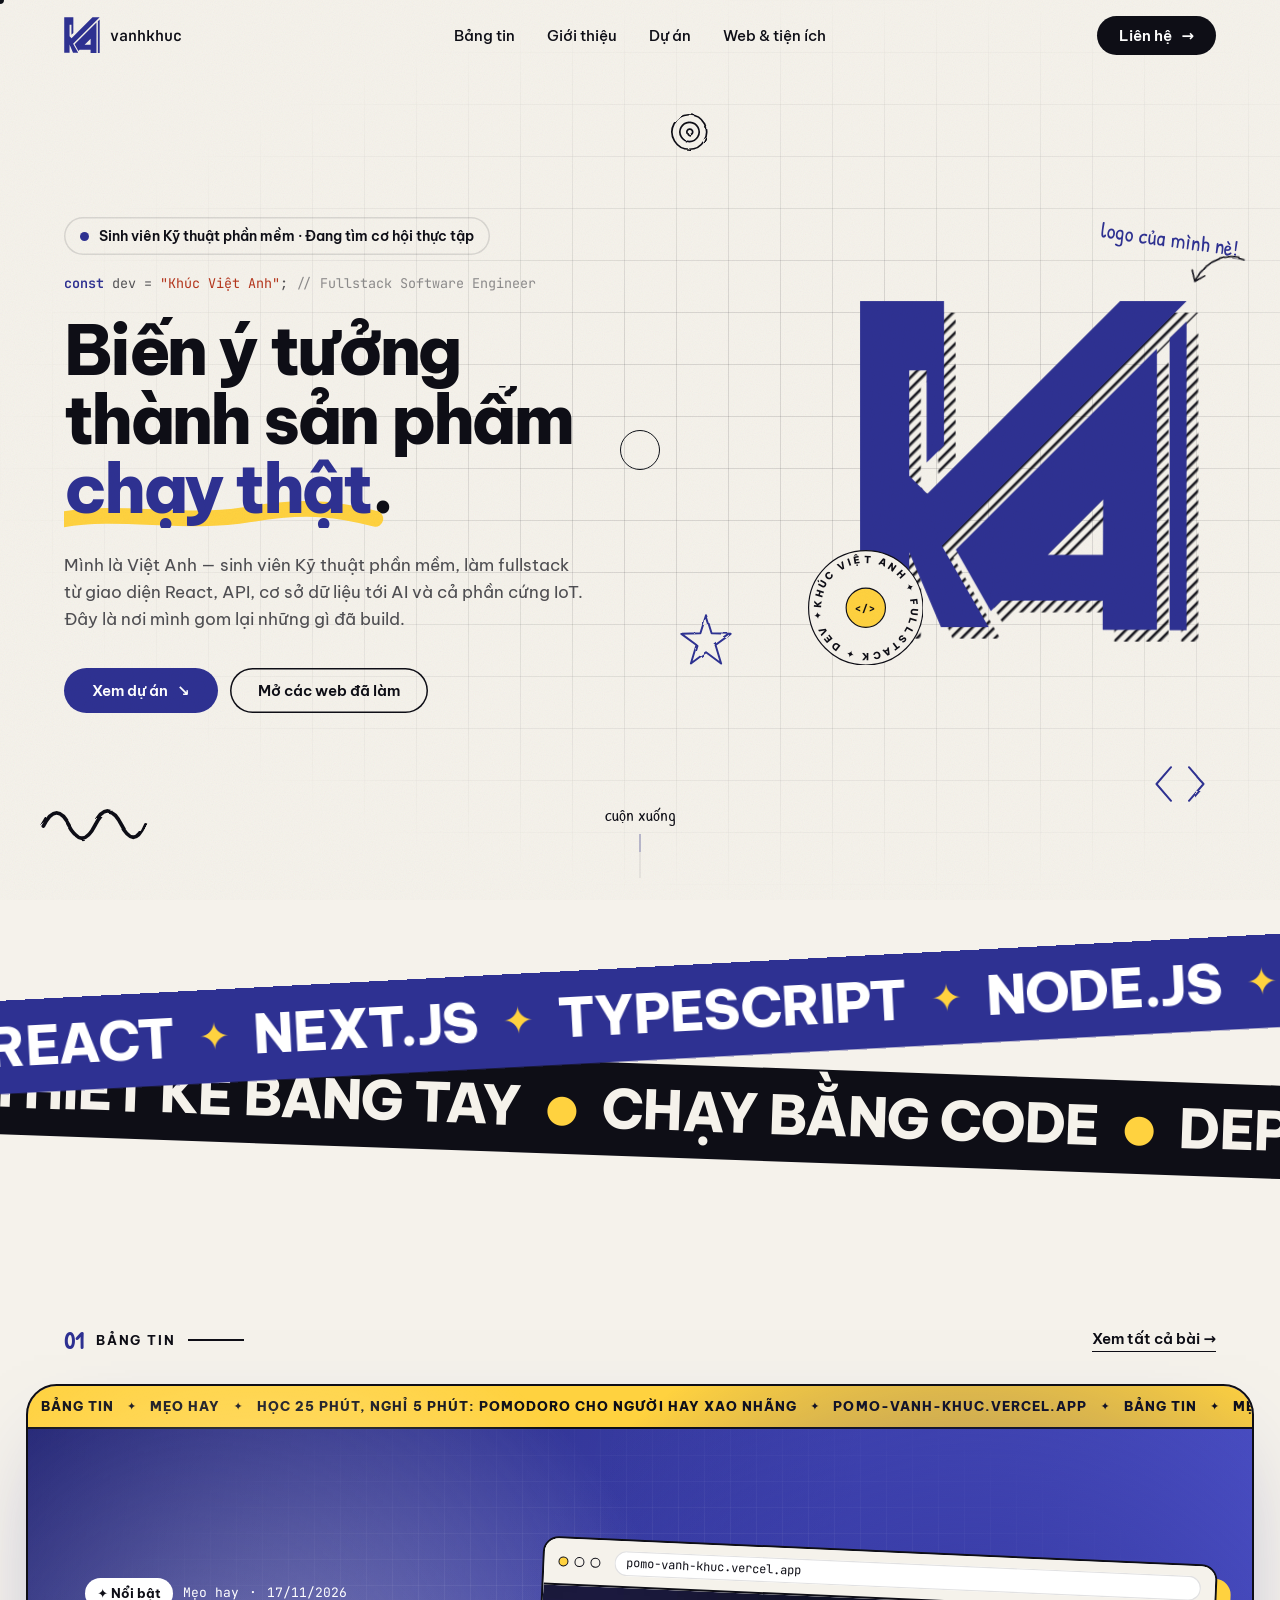
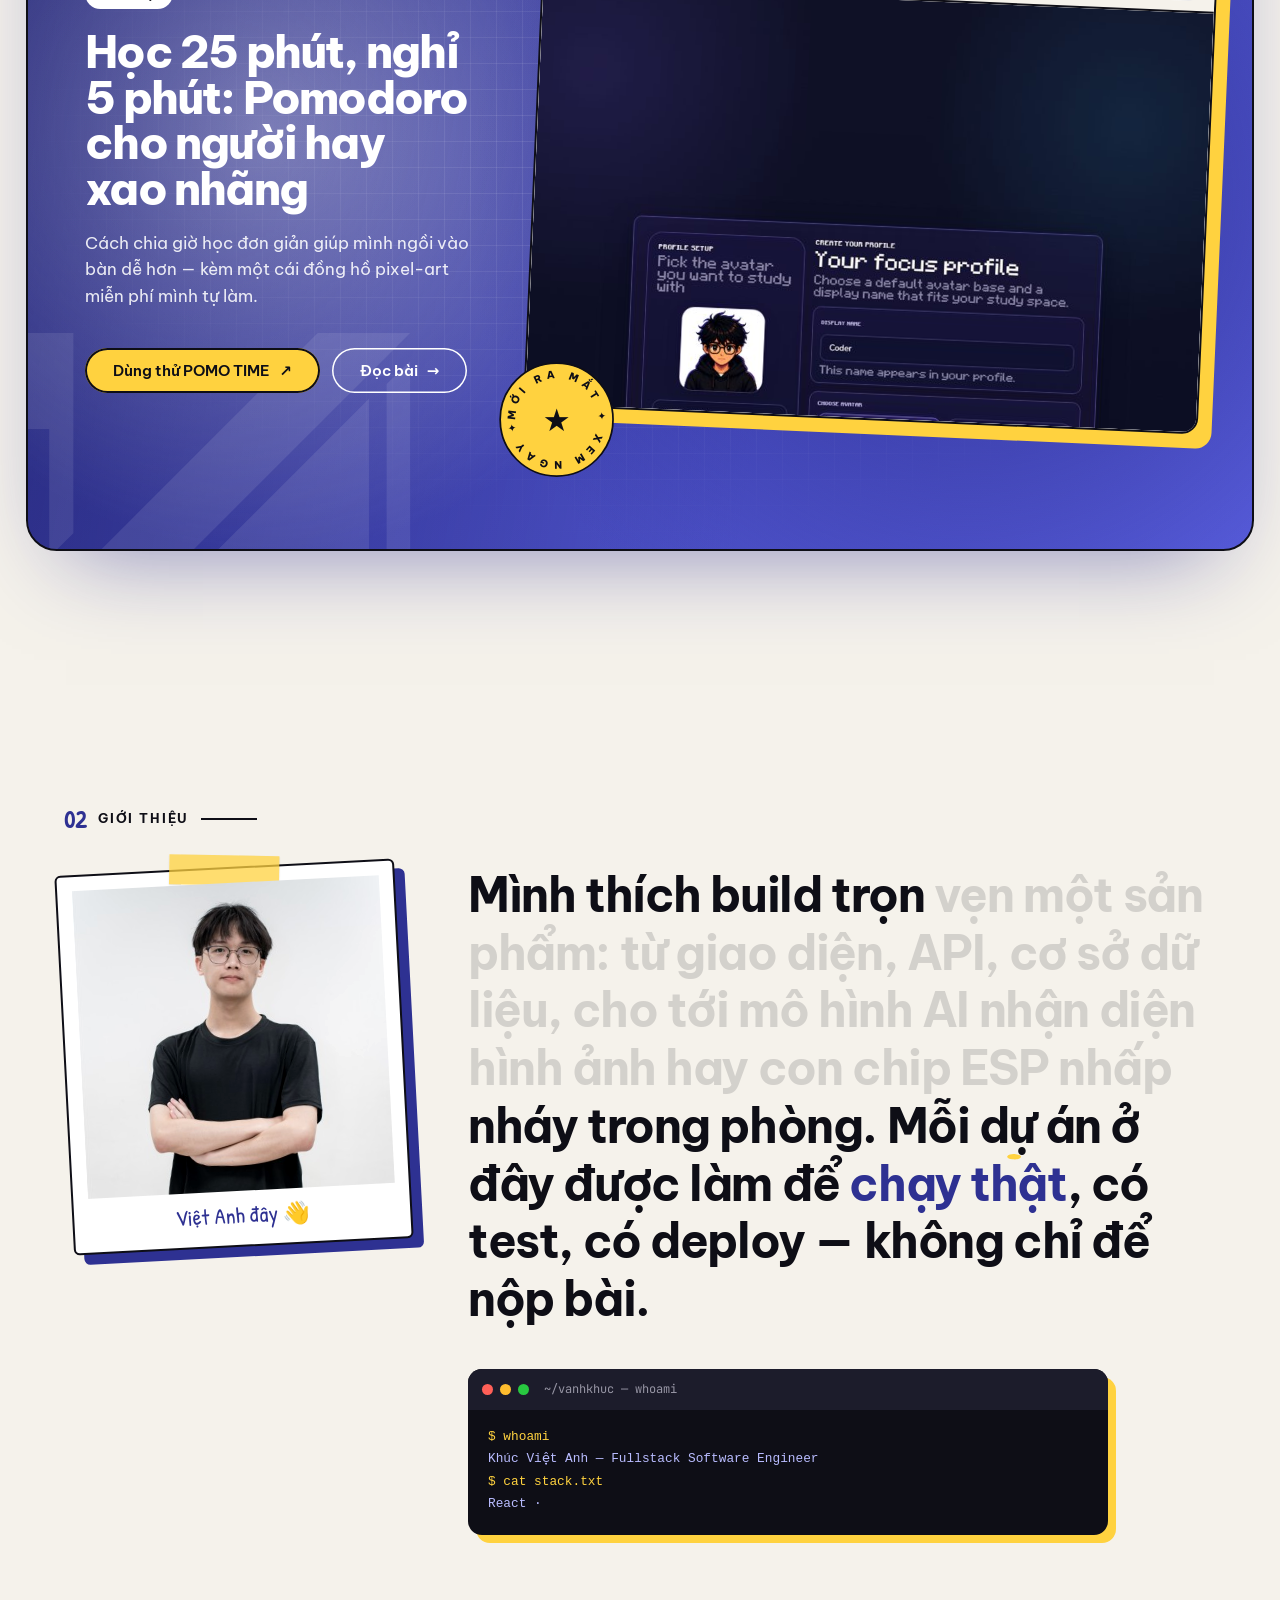
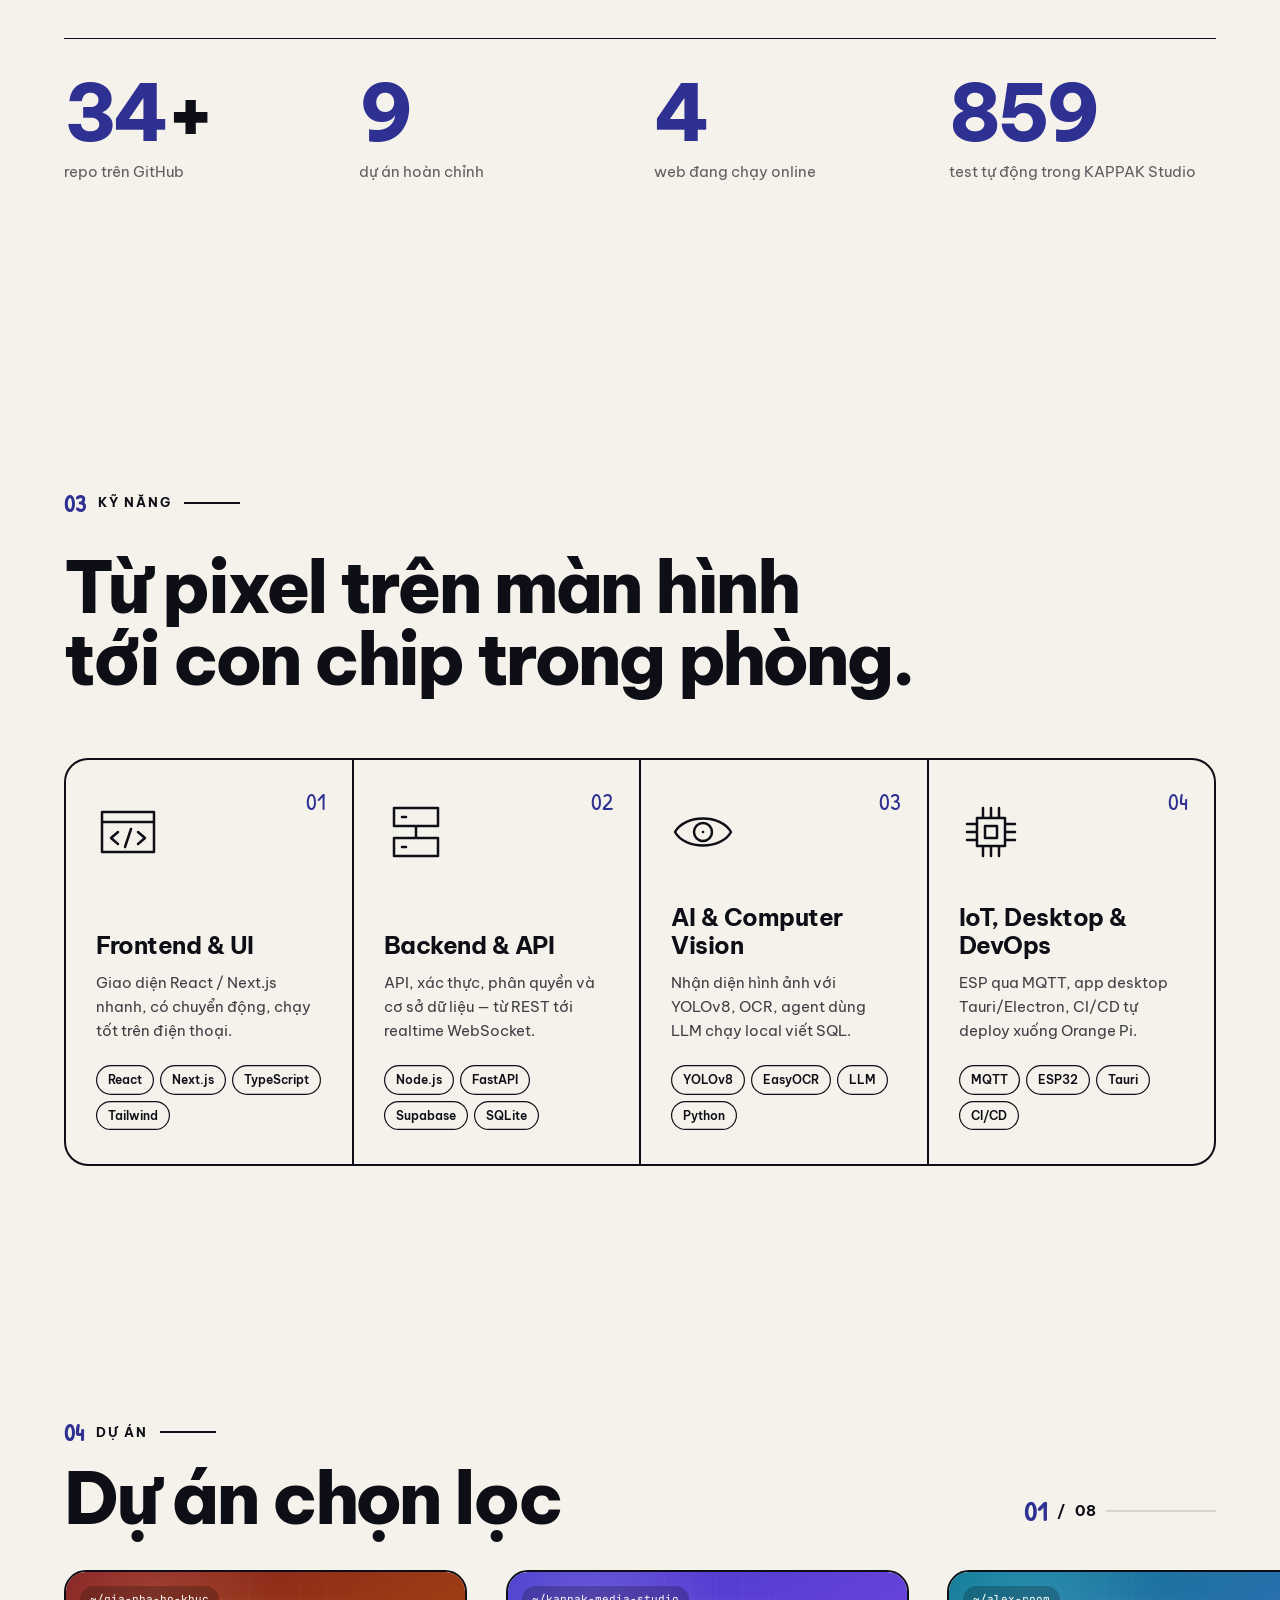
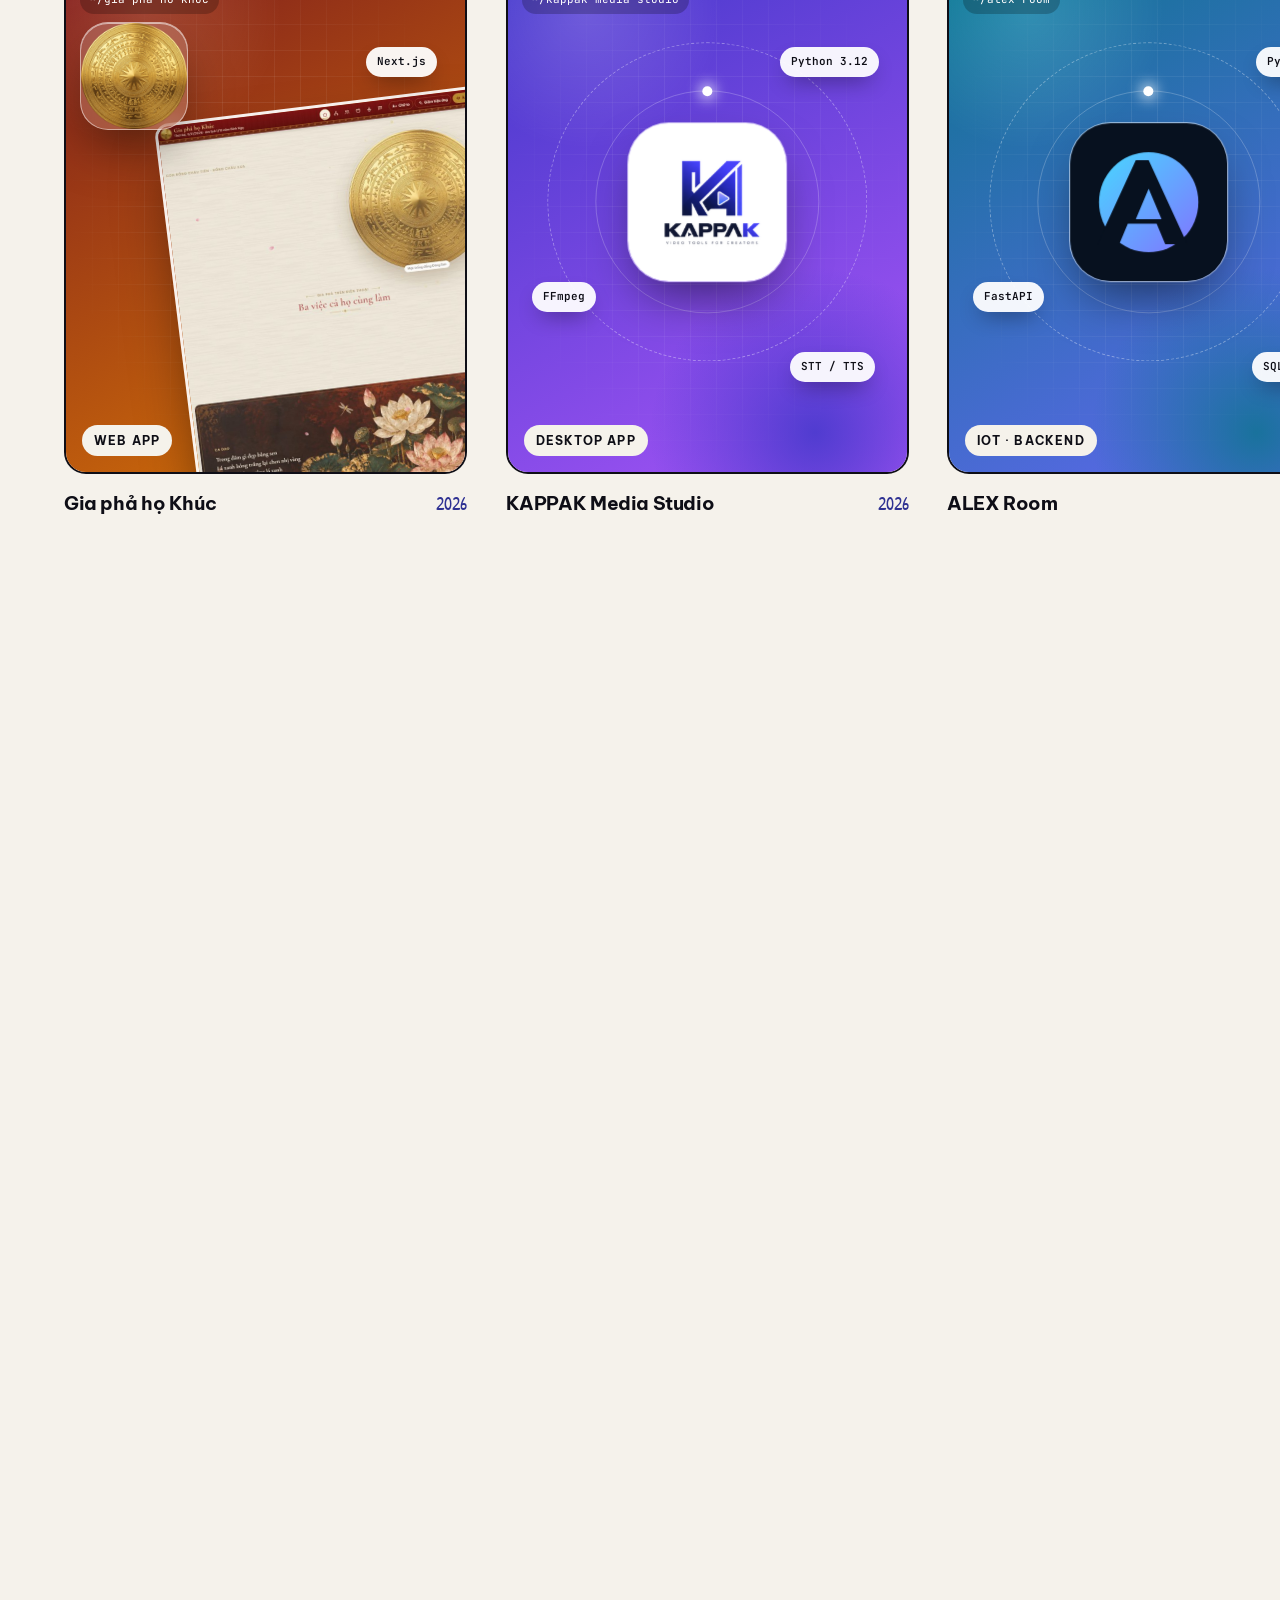
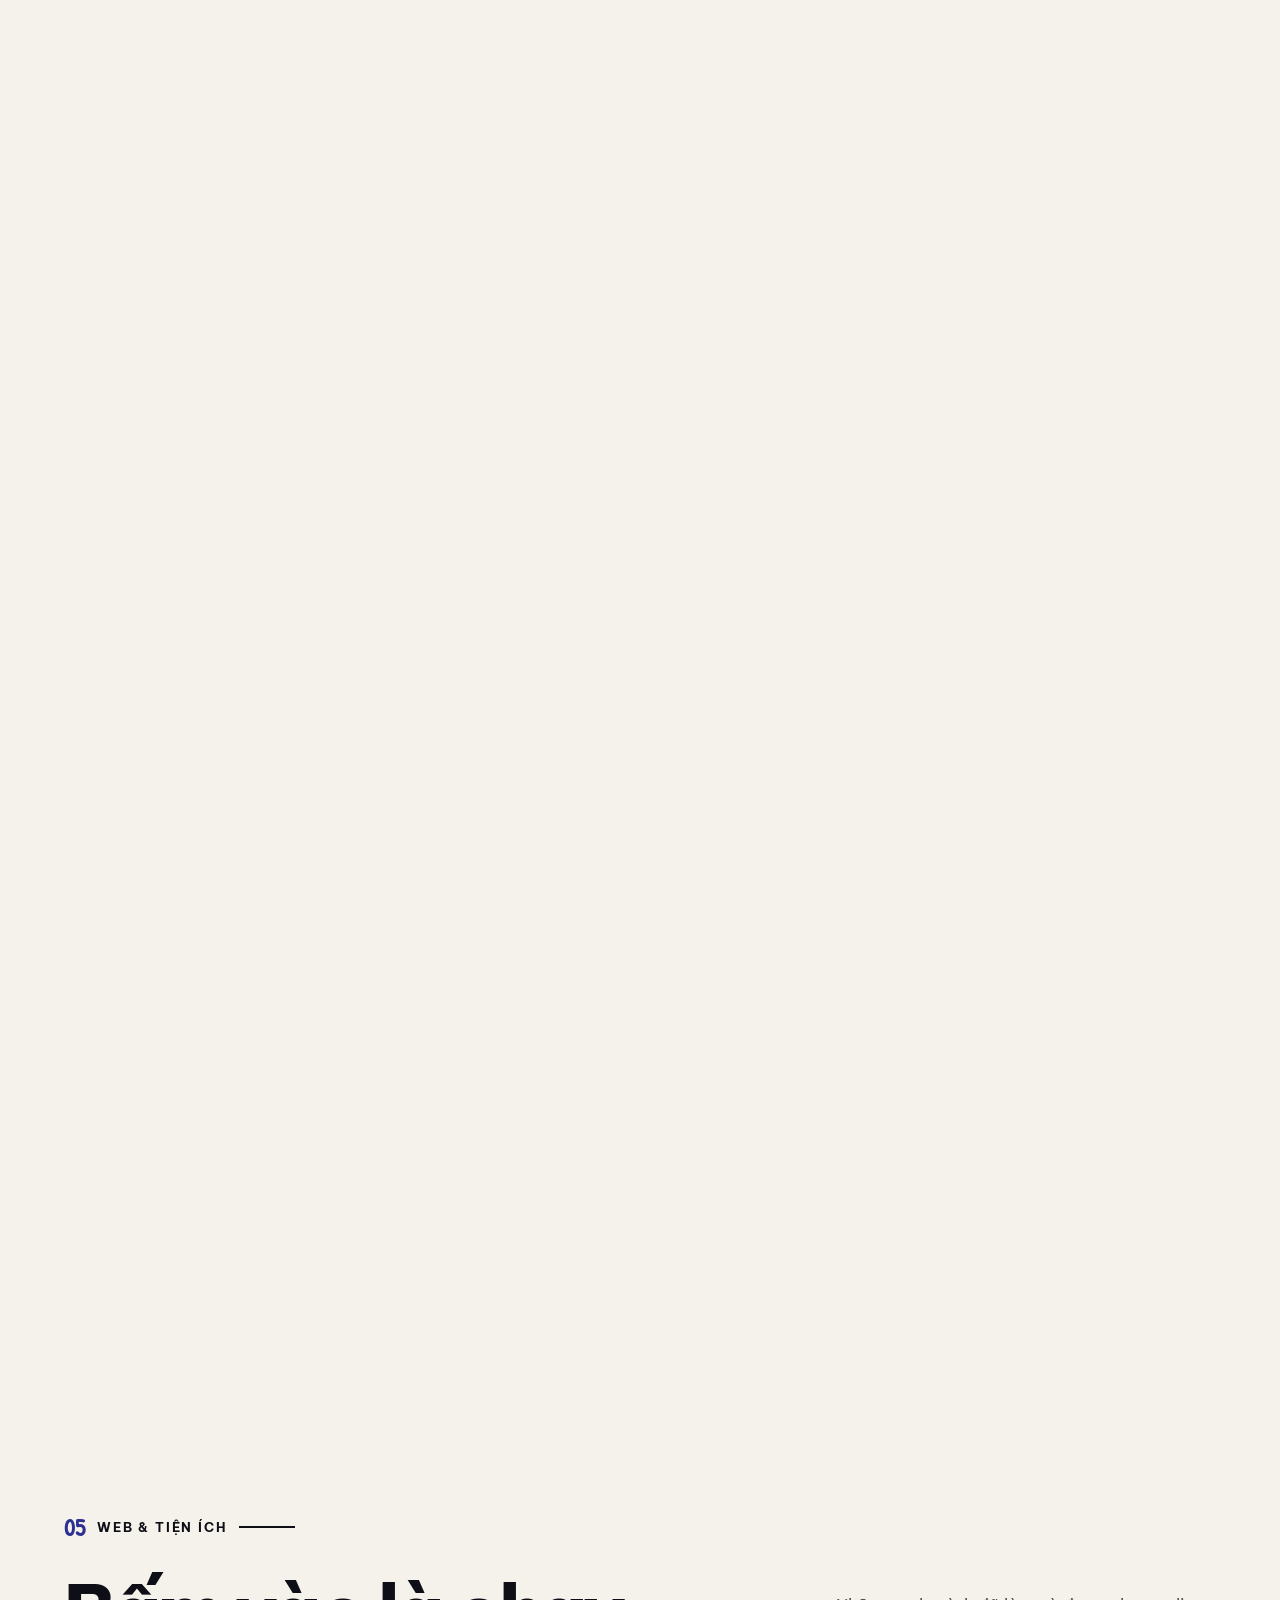
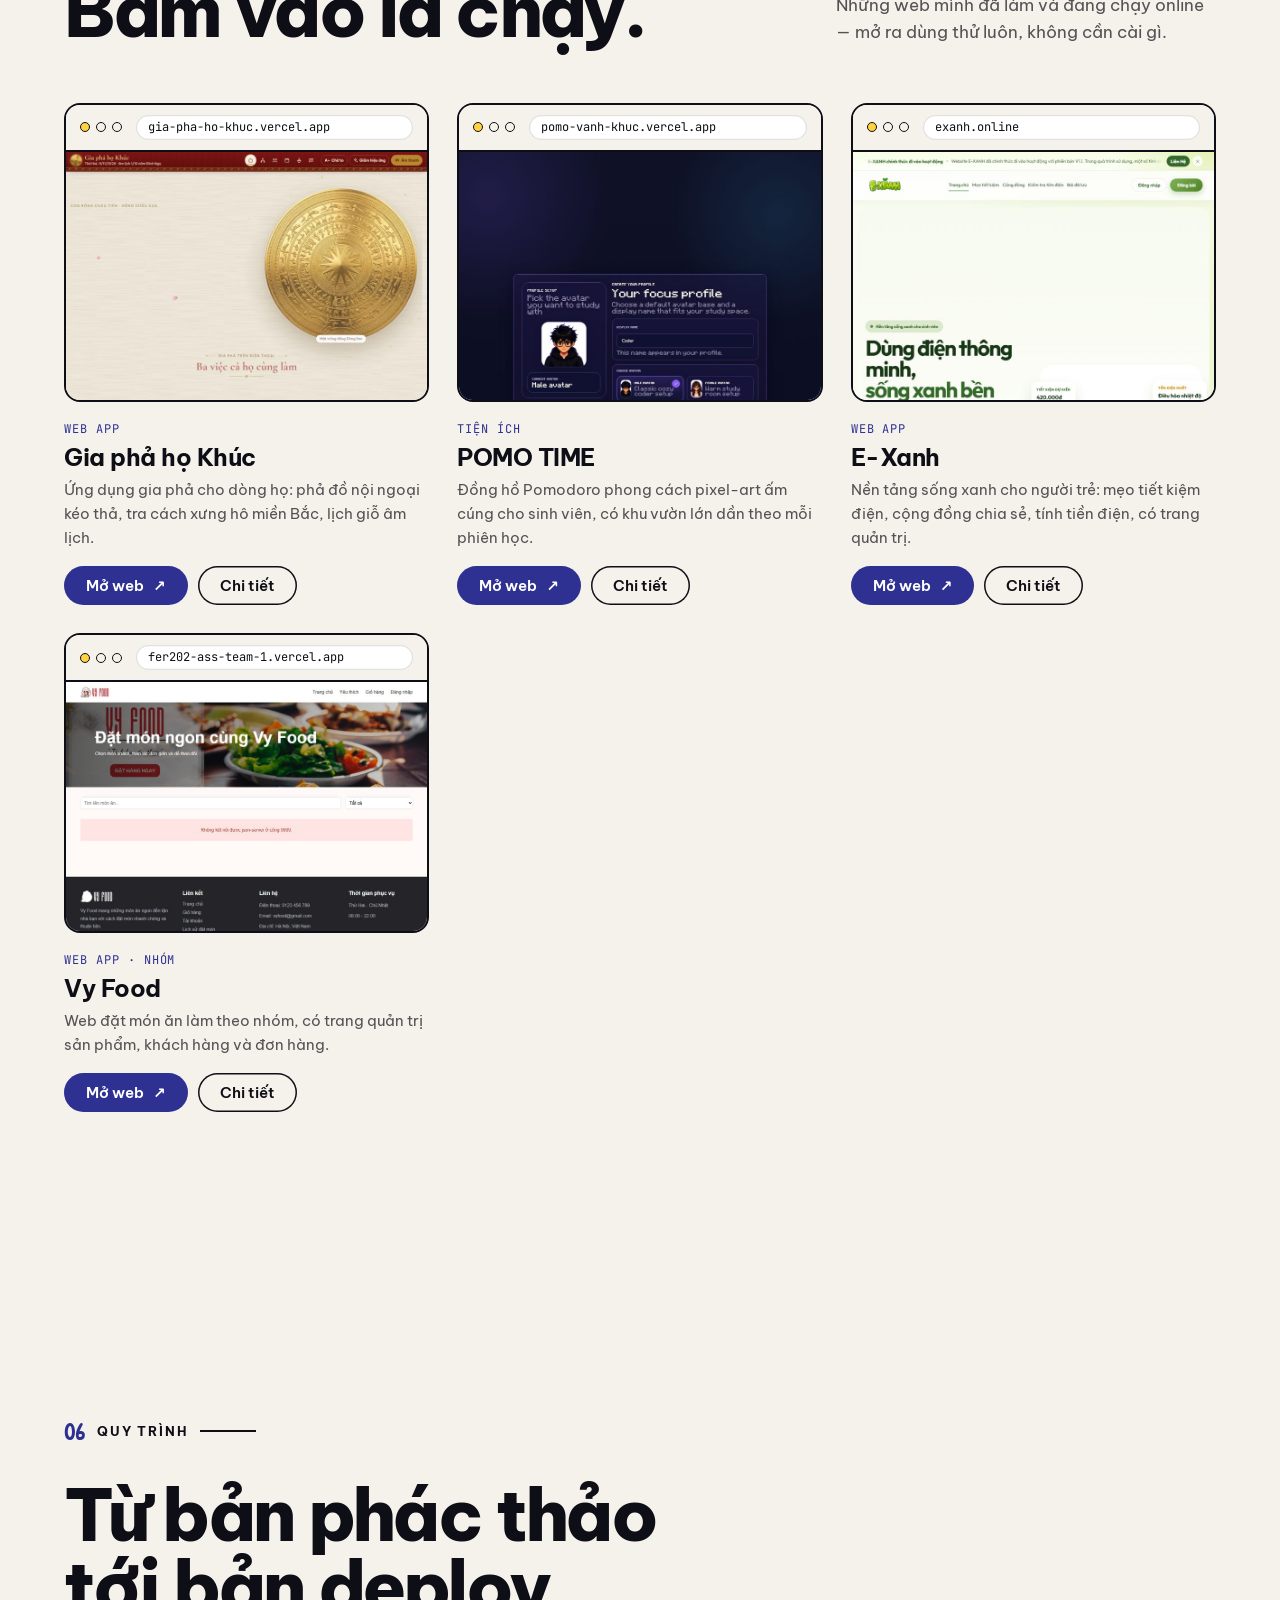
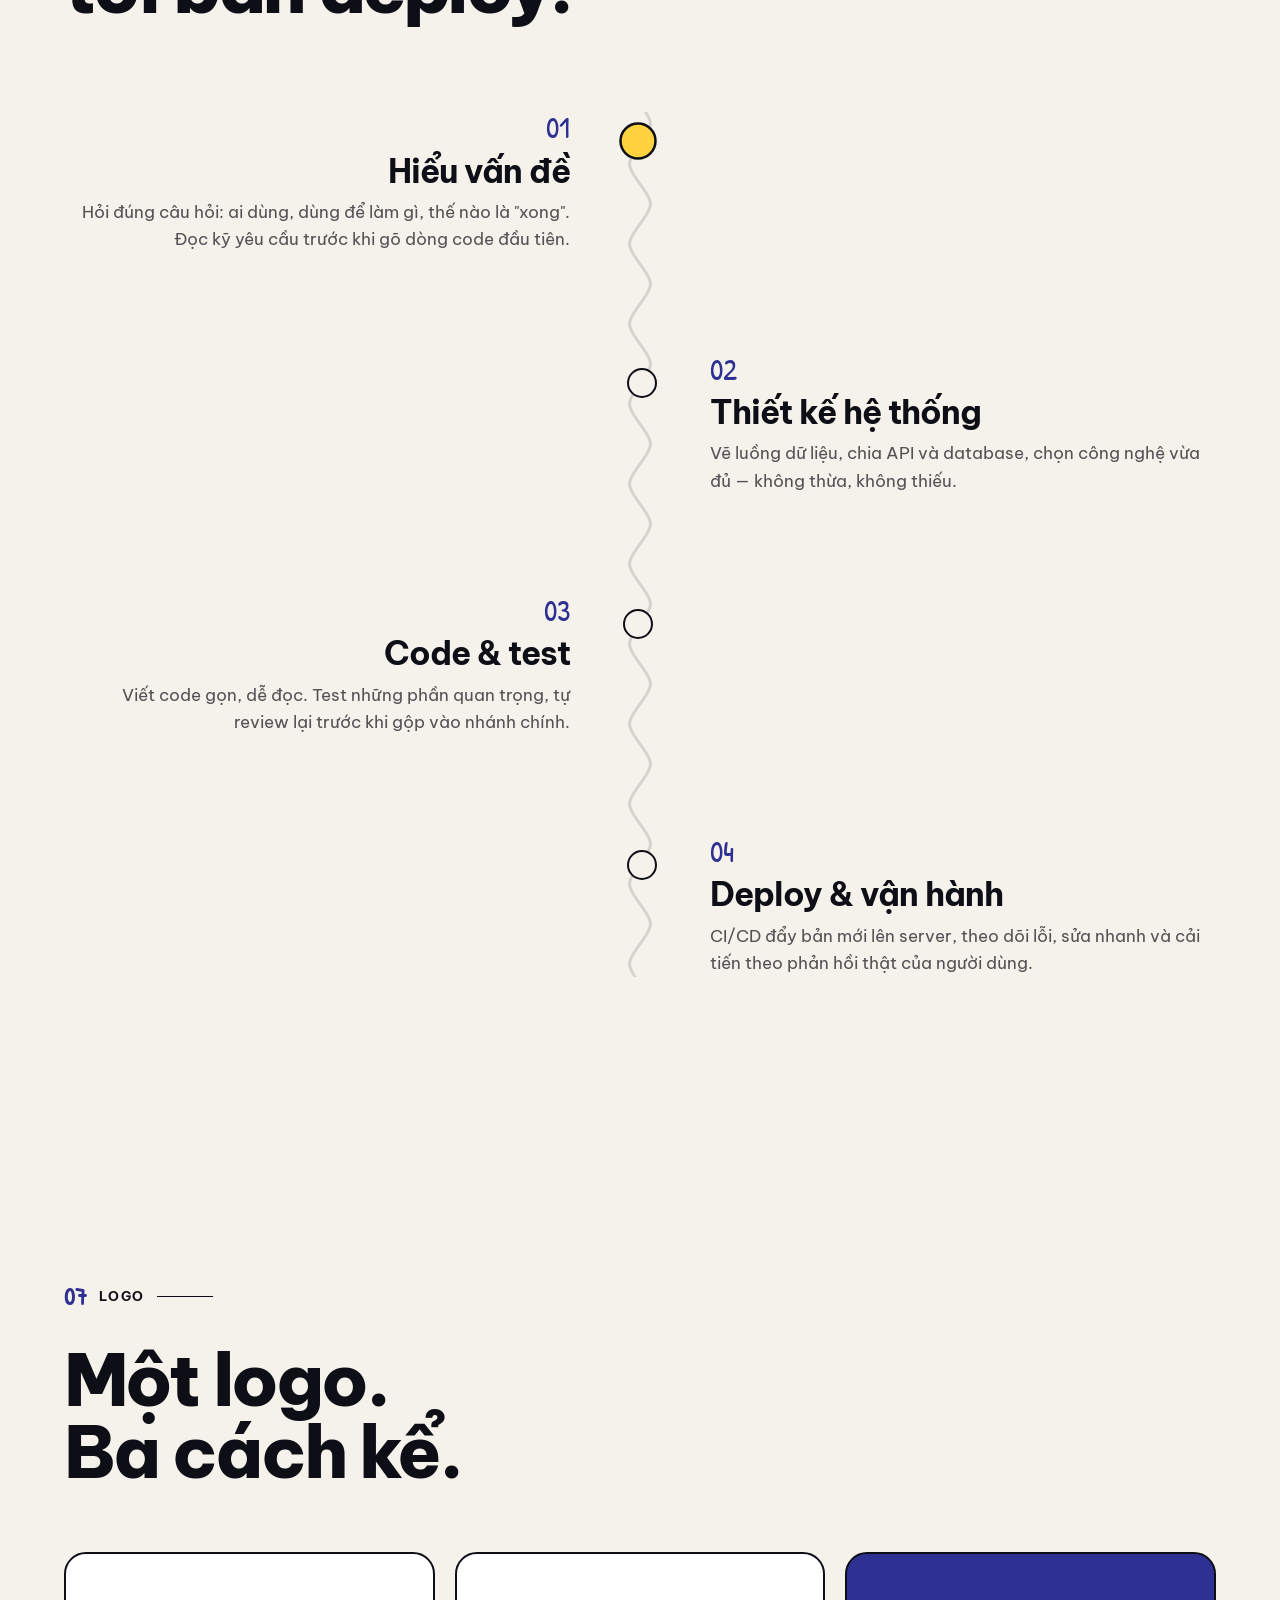
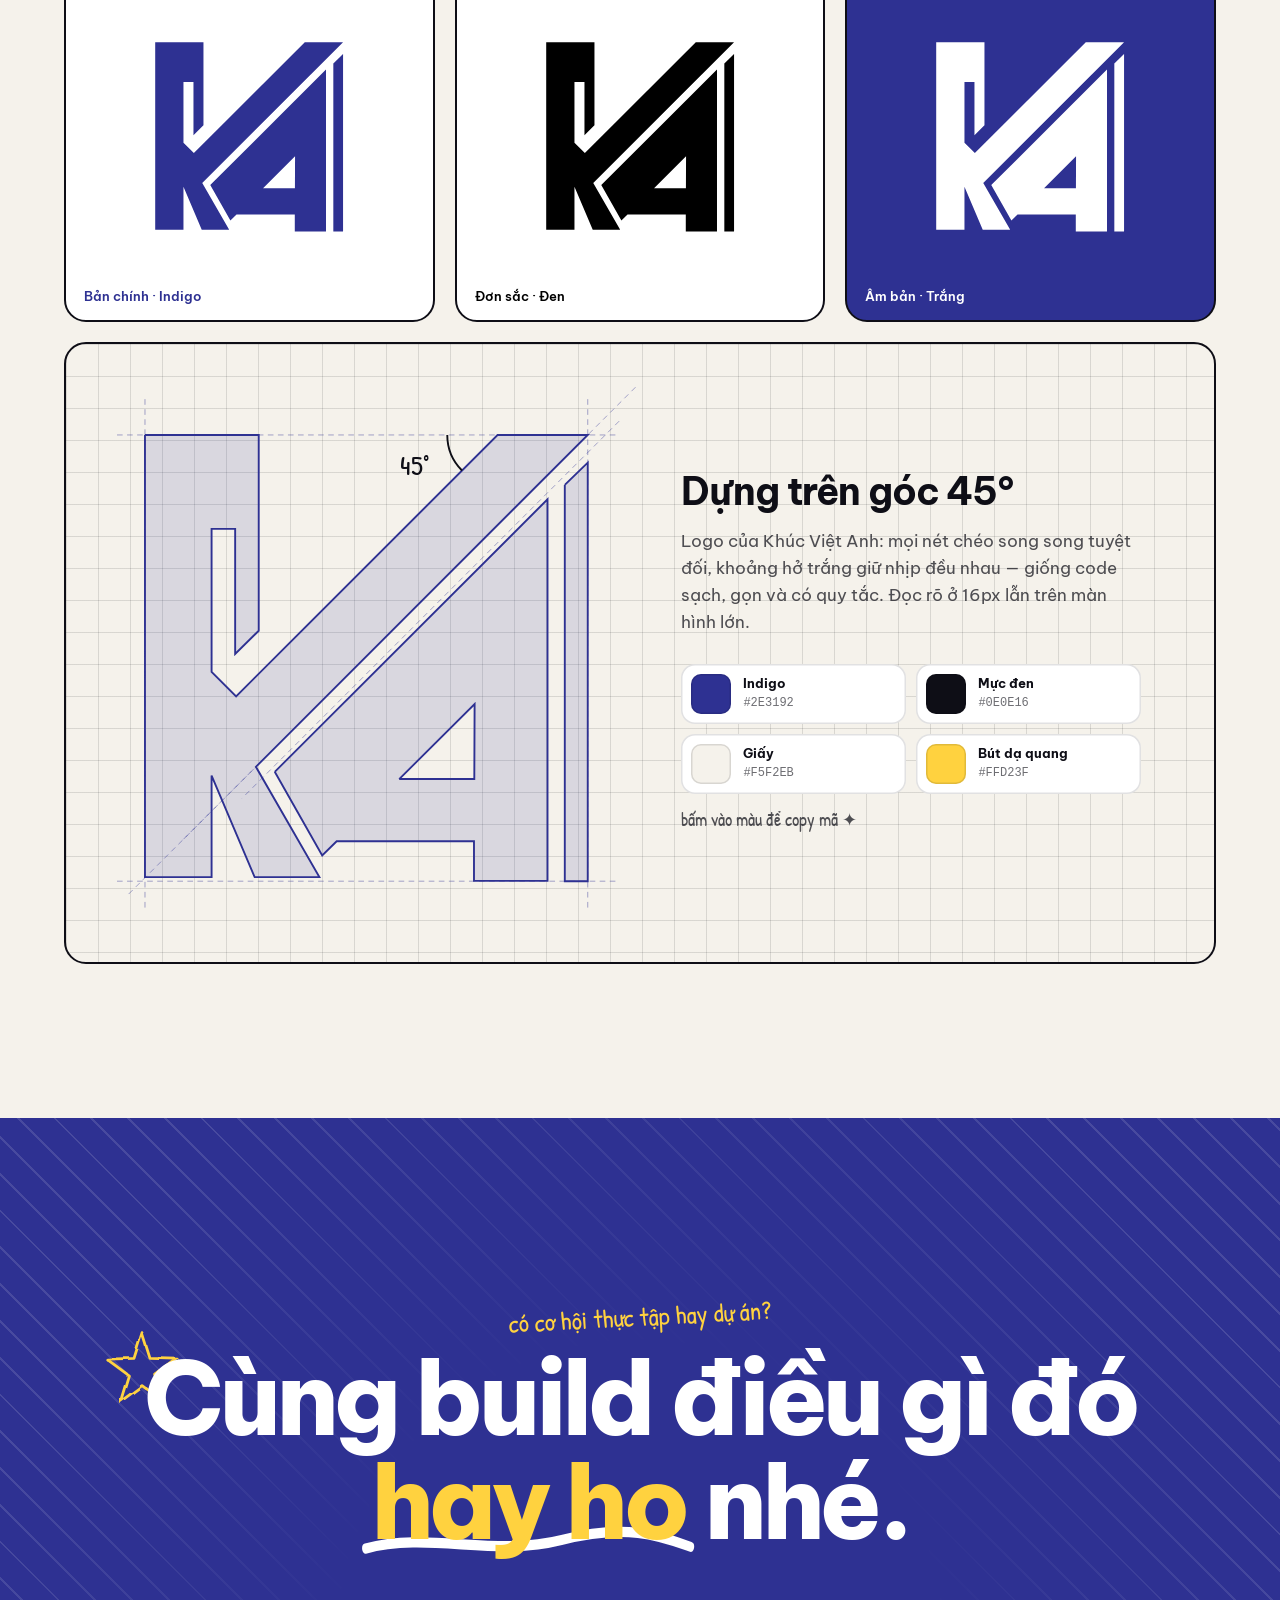
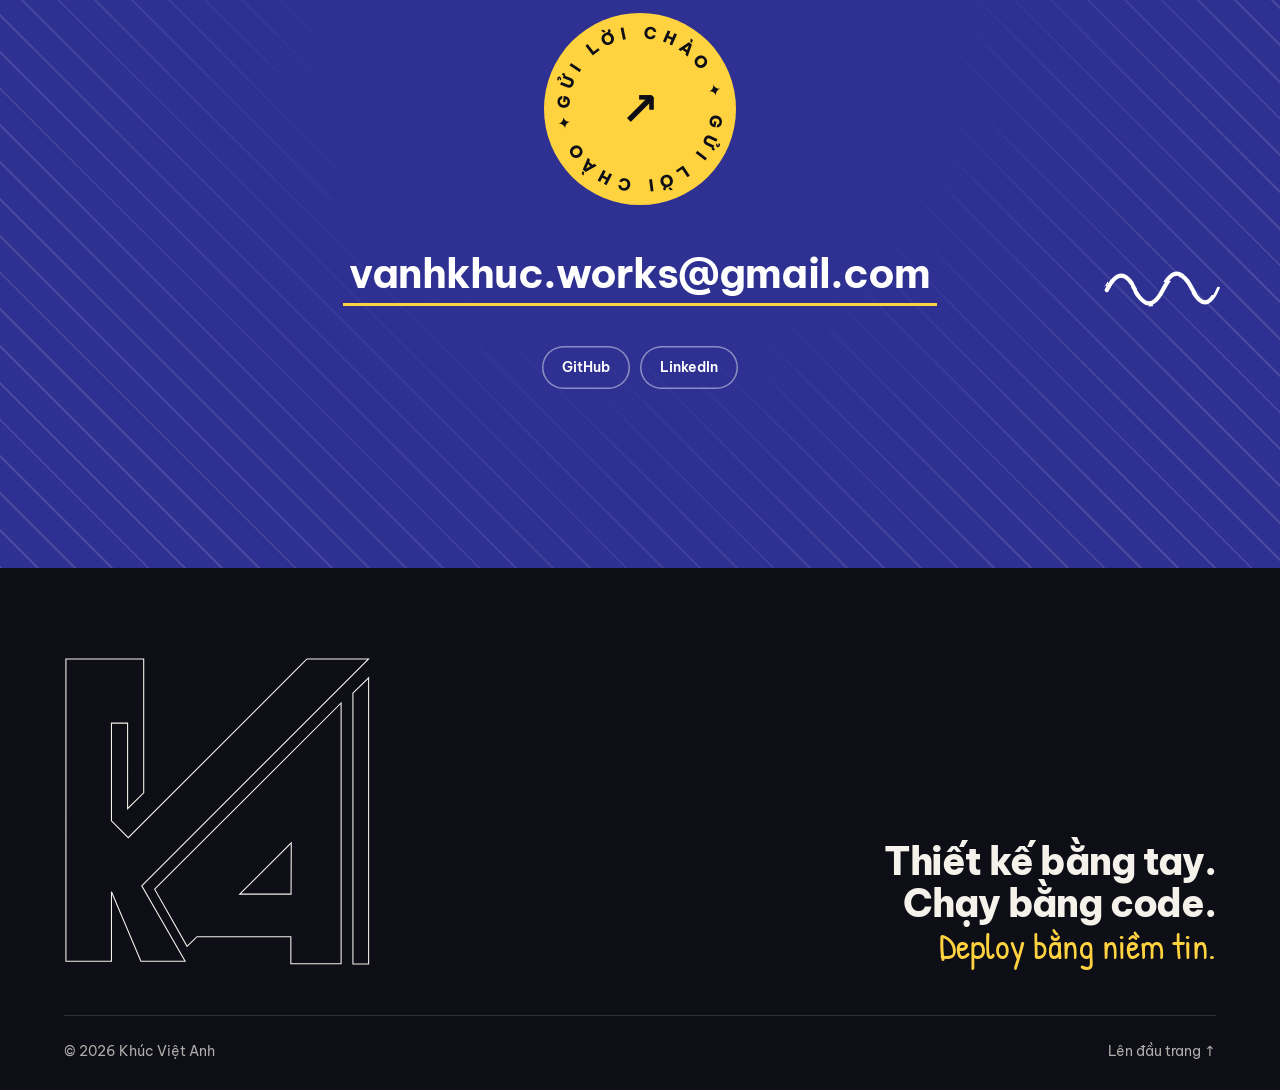
==== commit 3671042f: "feat: bảng tin lớn và trang bài viết / video - Trang chủ: mục "Bảng tin" đưa lên ngay sau hero, sắp " ====
--- a/index.html
+++ b/index.html
@@ -40,10 +40,10 @@
 <header class="nav" id="nav">
   <a href="#top" class="nav__brand" aria-label="Khúc Việt Anh — về đầu trang"><span class="nav__logo" data-logo></span><span class="mono">vanhkhuc</span></a>
   <nav class="nav__links" aria-label="Chính">
+    <a href="#news">Bảng tin</a>
     <a href="#about">Giới thiệu</a>
     <a href="#work">Dự án</a>
     <a href="#hub">Web &amp; tiện ích</a>
-    <a href="#process">Quy trình</a>
   </nav>
   <a href="#contact" class="btn btn--dark magnetic">Liên hệ <span class="arr">→</span></a>
 </header>
@@ -96,9 +96,19 @@
   </div>
 </div>
 
+<!-- NEWS -->
+<section class="news" id="news">
+  <div class="news__head">
+    <div class="label reveal"><span>01</span> Bảng tin</div>
+    <a class="news__all" href="blog.html">Xem tất cả bài <span class="arr">→</span></a>
+  </div>
+  <div id="newsBoard"></div>
+  <div class="posts__grid" id="postGrid"></div>
+</section>
+
 <!-- ABOUT -->
 <section class="about wrap" id="about">
-  <div class="label reveal"><span>01</span> Giới thiệu</div>
+  <div class="label reveal"><span>02</span> Giới thiệu</div>
   <div class="about__grid">
     <figure class="polaroid reveal">
       <span class="tape" aria-hidden="true"></span>
@@ -115,7 +125,7 @@
 
 <!-- SKILLS -->
 <section class="services wrap" id="services">
-  <div class="label reveal"><span>02</span> Kỹ năng</div>
+  <div class="label reveal"><span>03</span> Kỹ năng</div>
   <h2 class="h2 reveal">Từ pixel trên màn hình<br>tới con chip trong phòng.</h2>
   <div class="services__grid" id="skills"></div>
 </section>
@@ -125,7 +135,7 @@
   <div class="work__sticky">
     <div class="work__head">
       <div>
-        <div class="label"><span>03</span> Dự án</div>
+        <div class="label"><span>04</span> Dự án</div>
         <h2 class="h2">Dự án chọn lọc</h2>
       </div>
       <div class="work__count"><span id="workNum">01</span> / <em id="workTotal">01</em><i><b id="workBar"></b></i></div>
@@ -136,7 +146,7 @@
 
 <!-- HUB -->
 <section class="hub wrap" id="hub">
-  <div class="label reveal"><span>04</span> Web &amp; tiện ích</div>
+  <div class="label reveal"><span>05</span> Web &amp; tiện ích</div>
   <div class="hub__head">
     <h2 class="h2 reveal">Bấm vào là chạy.</h2>
     <p class="reveal">Những web mình đã làm và đang chạy online — mở ra dùng thử luôn, không cần cài gì.</p>
@@ -144,9 +154,24 @@
   <div class="hub__grid" id="hubGrid"></div>
 </section>
 
+<!-- PROCESS -->
+<section class="process wrap" id="process">
+  <div class="label reveal"><span>06</span> Quy trình</div>
+  <h2 class="h2 reveal">Từ bản phác thảo<br>tới bản deploy.</h2>
+  <div class="process__body" id="procBody">
+    <div class="process__line" aria-hidden="true"></div>
+    <ol class="steps">
+      <li class="step"><span class="step__n hand">01</span><h3>Hiểu vấn đề</h3><p>Hỏi đúng câu hỏi: ai dùng, dùng để làm gì, thế nào là "xong". Đọc kỹ yêu cầu trước khi gõ dòng code đầu tiên.</p></li>
+      <li class="step"><span class="step__n hand">02</span><h3>Thiết kế hệ thống</h3><p>Vẽ luồng dữ liệu, chia API và database, chọn công nghệ vừa đủ — không thừa, không thiếu.</p></li>
+      <li class="step"><span class="step__n hand">03</span><h3>Code &amp; test</h3><p>Viết code gọn, dễ đọc. Test những phần quan trọng, tự review lại trước khi gộp vào nhánh chính.</p></li>
+      <li class="step"><span class="step__n hand">04</span><h3>Deploy &amp; vận hành</h3><p>CI/CD đẩy bản mới lên server, theo dõi lỗi, sửa nhanh và cải tiến theo phản hồi thật của người dùng.</p></li>
+    </ol>
+  </div>
+</section>
+
 <!-- BRAND -->
 <section class="brand wrap" id="brand">
-  <div class="label reveal"><span>05</span> Logo</div>
+  <div class="label reveal"><span>07</span> Logo</div>
   <h2 class="h2 reveal">Một logo.<br>Ba cách kể.</h2>
   <div class="brand__grid">
     <figure class="tile tile--blue reveal" style="--d:0s"><div class="tile__logo" data-logo></div><figcaption>Bản chính · Indigo</figcaption></figure>
@@ -181,21 +206,6 @@
   </div>
 </section>
 
-<!-- PROCESS -->
-<section class="process wrap" id="process">
-  <div class="label reveal"><span>06</span> Quy trình</div>
-  <h2 class="h2 reveal">Từ bản phác thảo<br>tới bản deploy.</h2>
-  <div class="process__body" id="procBody">
-    <div class="process__line" aria-hidden="true"></div>
-    <ol class="steps">
-      <li class="step"><span class="step__n hand">01</span><h3>Hiểu vấn đề</h3><p>Hỏi đúng câu hỏi: ai dùng, dùng để làm gì, thế nào là "xong". Đọc kỹ yêu cầu trước khi gõ dòng code đầu tiên.</p></li>
-      <li class="step"><span class="step__n hand">02</span><h3>Thiết kế hệ thống</h3><p>Vẽ luồng dữ liệu, chia API và database, chọn công nghệ vừa đủ — không thừa, không thiếu.</p></li>
-      <li class="step"><span class="step__n hand">03</span><h3>Code &amp; test</h3><p>Viết code gọn, dễ đọc. Test những phần quan trọng, tự review lại trước khi gộp vào nhánh chính.</p></li>
-      <li class="step"><span class="step__n hand">04</span><h3>Deploy &amp; vận hành</h3><p>CI/CD đẩy bản mới lên server, theo dõi lỗi, sửa nhanh và cải tiến theo phản hồi thật của người dùng.</p></li>
-    </ol>
-  </div>
-</section>
-
 <!-- CONTACT -->
 <section class="contact" id="contact" data-inview>
   <svg class="doodle" style="--x:8%;--y:20%;--s:80px;--c:var(--accent)" viewBox="0 0 100 100" aria-hidden="true"><path pathLength="1" d="M50 6 L60 38 L94 39 L67 59 L77 92 L50 72 L23 92 L33 59 L6 39 L40 38 Z"/></svg>
--- a/style.css
+++ b/style.css
@@ -99,6 +99,7 @@
   transform: scaleX(0); transform-origin: right; transition: transform .45s var(--ease-out);
 }
 .nav__links a:hover::after { transform: scaleX(1); transform-origin: left; }
+@media (max-width: 1000px) { .nav__links { gap: 20px; } }
 @media (max-width: 760px) { .nav__links { display: none; } }
 
 /* ---------- buttons ---------- */
@@ -301,37 +302,50 @@
 .card__meta span { font-family: var(--hand); font-size: 18px; white-space: nowrap; color: var(--k4); }
 .art__tag { position: absolute; left: 16px; bottom: 16px; font-size: 12px; font-weight: 700; text-transform: uppercase; letter-spacing: .1em; padding: 6px 12px; border-radius: 999px; background: var(--paper); color: var(--ink); z-index: 2; }
 
-.art--1 { background: var(--k4); color: #fff; }
-.a1 { position: absolute; width: 150%; left: -18%; top: 12%; }
-.card:hover .a1 .lk { transform: translate(-80px, 0); }
-.card:hover .a1 .l4 { transform: translate(80px, 80px); }
-.card:hover .a1 .lb { transform: translate(0, -140px); }
-
-.art--2 { background: var(--accent); }
-.a2-doodles { position: absolute; inset: 0; width: 100%; height: 100%; fill: none; stroke: var(--ink); stroke-width: 5; stroke-linecap: round; stroke-linejoin: round; }
-.a2-doodles path { filter: url(#rough); transition: transform .8s var(--ease-out); transform-box: fill-box; transform-origin: center; }
-.card:hover .a2-doodles path:nth-child(odd) { transform: rotate(-12deg) scale(1.1); }
-.card:hover .a2-doodles path:nth-child(even) { transform: rotate(14deg) scale(.9); }
-.a2-word { position: absolute; left: 50%; top: 46%; transform: translate(-50%, -50%) rotate(-8deg); font-size: clamp(46px, 5vw, 84px); color: var(--k4); white-space: nowrap; }
-
-.art--3 { background: var(--ink); display: grid; place-items: center; }
-.art--3 i { position: absolute; left: 50%; top: 50%; width: 34%; aspect-ratio: 1; border-radius: 50%; border: 2px solid var(--k4-2); transform: translate(-50%, -50%) scale(.6); opacity: 0; animation: ripple 4s var(--ease-out) infinite; }
-.art--3 i:nth-child(2) { animation-delay: 1s; } .art--3 i:nth-child(3) { animation-delay: 2s; } .art--3 i:nth-child(4) { animation-delay: 3s; }
-@keyframes ripple { 15% { opacity: 1; } to { transform: translate(-50%, -50%) scale(3.2); opacity: 0; } }
-.a3 { width: 28%; color: #fff; position: relative; animation: wobble 3s ease-in-out infinite; }
-@keyframes wobble { 50% { transform: scale(1.08) rotate(-4deg); } }
-
-.art--4 { background: repeating-linear-gradient(45deg, var(--k4) 0 16px, var(--paper) 16px 38px); animation: stripes 6s linear infinite; display: grid; place-items: center; }
-@keyframes stripes { to { background-position: 107.5px 0; } }
-.a4-box { width: 52%; aspect-ratio: 3 / 4.4; background: var(--paper); border: 2px solid var(--ink); border-radius: 8px; box-shadow: 8px 8px 0 var(--ink); display: flex; flex-direction: column; align-items: center; justify-content: center; gap: 14%; transform: rotate(-6deg); transition: transform .7s var(--ease-out); }
-.a4-box .logo { width: 46%; color: var(--ink); }
-.a4-box span { font-weight: 900; font-size: clamp(13px, 1.3vw, 18px); line-height: 1.1; letter-spacing: .08em; text-align: center; text-transform: uppercase; padding: 0 8%; }
-.card:hover .a4-box { transform: rotate(4deg) translateY(-8px) scale(1.04); }
-
-.art--5 { background: linear-gradient(135deg, var(--k4) 50%, var(--ink) 50%); }
-.a5-type { position: absolute; right: 8%; top: 8%; text-align: right; font-weight: 900; font-size: clamp(42px, 4.8vw, 76px); line-height: .88; letter-spacing: -.03em; color: transparent; -webkit-text-stroke: 2px #fff; transition: color .5s; text-transform: uppercase; }
-.card:hover .a5-type { color: #fff; }
-.a5-date { position: absolute; left: 10%; bottom: 18%; font-size: clamp(38px, 4vw, 64px); color: var(--accent); transform: rotate(-10deg); }
+/* project cover */
+.cv { position: absolute; inset: 0; overflow: hidden; isolation: isolate; color: #fff; background: linear-gradient(150deg, var(--c1), var(--c2)); }
+.cv__blob { position: absolute; top: -22%; left: -18%; width: 75%; aspect-ratio: 1; border-radius: 50%; background: radial-gradient(circle, rgba(255, 255, 255, .5), transparent 65%); mix-blend-mode: soft-light; animation: blob 12s ease-in-out infinite alternate; z-index: -1; }
+.cv__blob--2 { top: auto; left: auto; bottom: -28%; right: -22%; width: 90%; background: radial-gradient(circle, var(--c1), transparent 65%); mix-blend-mode: normal; opacity: .85; animation-duration: 15s; animation-direction: alternate-reverse; }
+@keyframes blob { to { transform: translate(16%, 12%) scale(1.15); } }
+.cv__grid { position: absolute; inset: 0; z-index: -1; background-image: linear-gradient(rgba(255, 255, 255, .09) 1px, transparent 1px), linear-gradient(90deg, rgba(255, 255, 255, .09) 1px, transparent 1px); background-size: 26px 26px; -webkit-mask-image: radial-gradient(ellipse at 50% 45%, #000 15%, transparent 72%); mask-image: radial-gradient(ellipse at 50% 45%, #000 15%, transparent 72%); }
+.cv__slug { position: absolute; top: 14px; left: 14px; z-index: 3; font-size: 11px; padding: 5px 10px; border-radius: 999px; background: rgba(0, 0, 0, .22); backdrop-filter: blur(6px); -webkit-backdrop-filter: blur(6px); }
+.cv__rings { position: absolute; left: 50%; top: 46%; width: 80%; aspect-ratio: 1; translate: -50% -50%; }
+.cv__rings i { position: absolute; inset: 0; border-radius: 50%; border: 1.5px dashed rgba(255, 255, 255, .35); animation: spin 32s linear infinite; }
+.cv__rings i:nth-child(2) { inset: 15%; border-style: solid; border-color: rgba(255, 255, 255, .22); animation-duration: 14s; animation-direction: reverse; }
+.cv__rings i:nth-child(2)::before { content: ""; position: absolute; top: -5px; left: 50%; width: 10px; height: 10px; margin-left: -5px; border-radius: 50%; background: #fff; box-shadow: 0 0 14px 3px rgba(255, 255, 255, .8); }
+.cv__icon {
+  position: absolute; left: 50%; top: 46%; width: 40%; aspect-ratio: 1; translate: -50% -50%; z-index: 2;
+  display: grid; place-items: center; overflow: hidden; border-radius: 26%;
+  background: rgba(255, 255, 255, .16); border: 1.5px solid rgba(255, 255, 255, .5);
+  backdrop-filter: blur(10px); -webkit-backdrop-filter: blur(10px);
+  box-shadow: 0 24px 50px -12px rgba(0, 0, 0, .5), inset 0 1px 0 rgba(255, 255, 255, .55);
+  animation: floatIcon 6s ease-in-out infinite; transition: scale .7s var(--ease-out);
+}
+.cv__icon svg { width: 56%; fill: none; stroke: #fff; stroke-width: 2.6; stroke-linecap: round; stroke-linejoin: round; filter: drop-shadow(0 4px 10px rgba(0, 0, 0, .25)); }
+.cv__icon img { width: 100%; height: 100%; object-fit: cover; }
+@keyframes floatIcon { 50% { transform: translateY(-9px) rotate(-3deg); } }
+.card:hover .cv__icon { scale: 1.1; }
+.cv__chips span {
+  position: absolute; z-index: 3; font-family: var(--mono); font-size: 11px; font-weight: 600; white-space: nowrap;
+  padding: 6px 11px; border-radius: 999px; background: rgba(255, 255, 255, .94); color: var(--ink);
+  box-shadow: 0 10px 22px -8px rgba(0, 0, 0, .45); animation: floatIcon 5s ease-in-out infinite; animation-delay: calc(var(--i) * -1.7s);
+}
+.cv__chips span:nth-child(1) { top: 15%; right: 7%; }
+.cv__chips span:nth-child(2) { top: 62%; left: 6%; }
+.cv__chips span:nth-child(3) { top: 76%; right: 8%; }
+.cv--shot .cv__rings, .cv--shot .cv__chips span:nth-child(n+2) { display: none; }
+.cv--shot .cv__icon { left: 14px; top: 50px; translate: none; width: 27%; }
+.cv__shot {
+  position: absolute; right: -12%; bottom: -10%; width: 84%; aspect-ratio: 4 / 5; z-index: 1; overflow: hidden;
+  border-radius: 14px; border: 3px solid rgba(255, 255, 255, .92); box-shadow: 0 30px 60px -15px rgba(0, 0, 0, .6);
+  rotate: -7deg; transition: rotate .7s var(--ease-out), translate .7s var(--ease-out);
+}
+.cv__shot img { width: 100%; height: 100%; object-fit: cover; object-position: top; }
+.card:hover .cv__shot { rotate: -2deg; translate: -4% -5%; }
+.browser__view .cv__rings { width: auto; height: 86%; }
+.browser__view .cv__icon { width: auto; height: 44%; }
+.browser__img { position: absolute; inset: 0; width: 100%; height: 100%; object-fit: cover; object-position: top; transition: transform 1.2s var(--ease-out); }
+.app:hover .browser__img { transform: scale(1.05); }
 
 .art--end { background: var(--paper); display: flex; flex-direction: column; justify-content: space-between; padding: 30px; border-style: dashed; }
 .art--end span { font-size: clamp(26px, 2.6vw, 40px); font-weight: 800; line-height: 1.1; letter-spacing: -.03em; }
@@ -471,11 +485,6 @@
 @keyframes blink { 50% { opacity: 0; } }
 @media (max-width: 760px) { .about__grid { grid-template-columns: 1fr; } .polaroid { max-width: 280px; } }
 
-/* image card art */
-.art--img { background: var(--ink); }
-.art--img img { position: absolute; inset: 0; width: 100%; height: 100%; object-fit: cover; object-position: top; transition: transform 1.2s var(--ease-out); }
-.card:hover .art--img img, .app:hover .art--img img { transform: scale(1.06); }
-
 /* hub: browser mockups */
 .hub__head { display: flex; justify-content: space-between; align-items: flex-end; gap: 24px; flex-wrap: wrap; }
 .hub__head p { max-width: 380px; color: rgba(14, 14, 22, .7); }
@@ -506,42 +515,120 @@
 .plist__grid .card__art { height: auto; width: 100%; }
 .card[hidden] { display: none; }
 
-/* project detail */
-.pd__head { padding-top: 140px; padding-bottom: 40px; }
-.pd__back { display: inline-block; font-weight: 600; font-size: 14px; margin-bottom: 36px; border-bottom: 1.5px solid currentColor; }
+/* project detail: fits one screen on desktop, stacks on small screens */
+.pd-page .footer { display: none; }
+.pd { display: grid; grid-template-columns: minmax(0, .9fr) minmax(0, 1.1fr); gap: clamp(24px, 3.5vw, 56px); min-height: 100vh; min-height: 100svh; padding: 88px var(--gut) 28px; }
+.pd__info { display: flex; flex-direction: column; justify-content: center; gap: 14px; min-width: 0; }
+.pd__back { align-self: flex-start; font-weight: 600; font-size: 13px; border-bottom: 1.5px solid currentColor; }
 .pd__back:hover { color: var(--k4); }
-.pd__meta { font-size: 13px; text-transform: uppercase; letter-spacing: .06em; color: rgba(14, 14, 22, .65); display: flex; align-items: center; gap: 12px; flex-wrap: wrap; }
-.pill { text-transform: none; letter-spacing: 0; font-family: var(--font); font-weight: 600; font-size: 12px; padding: 4px 12px; border-radius: 999px; background: var(--accent); color: var(--ink); }
-.pd__title { font-size: clamp(44px, 8vw, 128px); line-height: .95; font-weight: 800; letter-spacing: -.045em; margin: 18px 0 22px; }
-.pd__lead { max-width: 720px; font-size: clamp(17px, 1.5vw, 22px); color: rgba(14, 14, 22, .75); }
-.pd__note { font-size: 20px; color: var(--k4); align-self: center; }
-.pd__media { padding-top: 0; padding-bottom: 0; }
-.pd__media .browser { box-shadow: 12px 12px 0 var(--k4); }
-.pd__media .browser__view { aspect-ratio: 16 / 9; }
-.pd__body { display: grid; grid-template-columns: 1fr 320px; gap: clamp(40px, 6vw, 96px); align-items: start; }
-.pd__main h2 { font-size: clamp(26px, 2.6vw, 38px); letter-spacing: -.03em; margin: 0 0 18px; }
-.pd__main h2:not(:first-child) { margin-top: 56px; }
-.pd__main > p { font-size: 18px; color: rgba(14, 14, 22, .8); max-width: 680px; margin-bottom: 16px; }
-.checks { list-style: none; display: grid; gap: 14px; }
-.checks li { display: flex; gap: 14px; align-items: flex-start; font-size: 17px; padding: 16px 18px; border-radius: 14px; background: #fff; box-shadow: inset 0 0 0 1.5px var(--line); }
-.checks svg { flex: 0 0 24px; width: 24px; height: 24px; margin-top: 1px; fill: none; stroke: var(--k4); stroke-width: 3; stroke-linecap: round; stroke-linejoin: round; }
-.checks path { stroke-dasharray: 1; stroke-dashoffset: 1; transition: stroke-dashoffset .6s .3s var(--ease); }
-.checks li.in path { stroke-dashoffset: 0; }
-.pd__side { position: sticky; top: 100px; padding: 28px; border: 2px solid var(--ink); border-radius: 20px; background: #fff; }
-.pd__side h3 { font-size: 13px; text-transform: uppercase; letter-spacing: .12em; margin-bottom: 14px; }
+.pd__meta { font-size: 12px; text-transform: uppercase; letter-spacing: .06em; color: rgba(14, 14, 22, .65); display: flex; align-items: center; gap: 10px; flex-wrap: wrap; }
+.pill { text-transform: none; letter-spacing: 0; font-family: var(--font); font-weight: 600; font-size: 12px; padding: 3px 11px; border-radius: 999px; background: var(--accent); color: var(--ink); }
+.pd__title { font-size: clamp(30px, 3.6vw, 52px); line-height: 1.02; font-weight: 800; letter-spacing: -.035em; }
+.pd__lead { max-width: 560px; font-size: clamp(15px, 1.15vw, 17px); color: rgba(14, 14, 22, .78); }
+.pd__cta { display: flex; flex-wrap: wrap; align-items: center; gap: 10px; }
+.pd__cta .btn { padding: 12px 20px; font-size: 14px; }
+.pd__note { font-size: 17px; color: var(--k4); }
+.pd__desc { display: grid; gap: 8px; max-width: 560px; padding-top: 14px; border-top: 1.5px dashed var(--line); font-size: 14px; line-height: 1.6; color: rgba(14, 14, 22, .72); }
 .chips { list-style: none; display: flex; flex-wrap: wrap; gap: 6px; }
-.chips li { font-family: var(--mono); font-size: 12px; padding: 5px 10px; border-radius: 8px; background: var(--paper); box-shadow: inset 0 0 0 1.2px var(--line); }
-.pd__side dl { display: grid; grid-template-columns: auto 1fr; gap: 10px 16px; margin-top: 26px; padding-top: 22px; border-top: 1.5px dashed var(--line); font-size: 14px; }
-.pd__side dt { color: rgba(14, 14, 22, .55); }
-.pd__side dd { font-weight: 600; overflow-wrap: anywhere; }
-.pd__side dd a { color: var(--k4); border-bottom: 1.5px solid currentColor; }
-.pd__nav { display: grid; grid-template-columns: 1fr 1fr; gap: 20px; padding-top: 0; }
-.pd__nav a { display: flex; flex-direction: column; gap: 6px; padding: 28px; border-radius: 20px; border: 2px solid var(--ink); font-size: clamp(20px, 2.2vw, 30px); font-weight: 800; letter-spacing: -.02em; transition: background .4s, color .4s; }
+.chips li { font-family: var(--mono); font-size: 12px; padding: 4px 10px; border-radius: 8px; background: #fff; box-shadow: inset 0 0 0 1.2px var(--line); }
+.pd__right { display: flex; flex-direction: column; gap: 14px; min-width: 0; }
+.pd__media { flex: 1; min-height: 260px; display: flex; }
+.pd__media .browser { flex: 1; display: flex; flex-direction: column; box-shadow: 8px 8px 0 var(--k4); }
+.pd__media .browser__view { flex: 1; aspect-ratio: auto; min-height: 0; }
+.checks { list-style: none; display: grid; grid-template-columns: 1fr 1fr; gap: 8px; }
+.checks li { display: flex; gap: 8px; align-items: flex-start; font-size: 13px; line-height: 1.4; padding: 9px 12px; border-radius: 10px; background: #fff; box-shadow: inset 0 0 0 1.5px var(--line); }
+.checks svg { flex: 0 0 16px; width: 16px; height: 16px; margin-top: 1px; fill: none; stroke: var(--k4); stroke-width: 3; stroke-linecap: round; stroke-linejoin: round; }
+.checks path { stroke-dasharray: 1; stroke-dashoffset: 1; transition: stroke-dashoffset .6s 1s var(--ease); }
+.loaded .checks path { stroke-dashoffset: 0; }
+.pd__nav { display: flex; gap: 12px; }
+.pd__nav a { flex: 1; min-width: 0; display: flex; flex-direction: column; gap: 2px; padding: 10px 14px; border-radius: 12px; border: 1.5px solid var(--ink); font-size: 14px; font-weight: 700; transition: background .3s, color .3s; }
 .pd__nav a:last-child { text-align: right; }
-.pd__nav a:hover { background: var(--k4); color: #fff; }
-.pd__nav small { font-size: 13px; font-weight: 600; letter-spacing: 0; opacity: .7; }
-@media (max-width: 900px) { .pd__body { grid-template-columns: 1fr; } .pd__side { position: static; } }
-@media (max-width: 560px) { .pd__nav { grid-template-columns: 1fr; } .pd__nav a:last-child { text-align: left; } }
+.pd__nav a:hover { background: var(--k4); color: #fff; border-color: var(--k4); }
+.pd__nav small { font-size: 11px; font-weight: 600; opacity: .65; }
+.pd__nav span { overflow: hidden; text-overflow: ellipsis; white-space: nowrap; }
+@media (max-width: 1023px) {
+  .pd { grid-template-columns: 1fr; min-height: 0; padding-top: 96px; }
+  .pd__media { min-height: 0; }
+  .pd__media .browser__view { flex: none; aspect-ratio: 16 / 10; }
+}
+@media (max-width: 560px) { .checks { grid-template-columns: 1fr; } }
+
+/* news: near full-width board + smaller post cards */
+.news { --nb: clamp(10px, 2vw, 28px); padding: clamp(60px, 8vw, 120px) var(--nb); }
+.news--page { padding-top: 120px; }
+.news__head, .news .posts__grid { padding-inline: calc(var(--gut) - var(--nb)); }
+.news__head { display: flex; justify-content: space-between; align-items: flex-end; flex-wrap: wrap; gap: 12px 24px; margin-bottom: clamp(20px, 3vw, 32px); }
+.news__head .label { margin-bottom: 0; }
+.news__all { font-weight: 600; font-size: 15px; border-bottom: 1.5px solid currentColor; }
+.news__all:hover { color: var(--k4); }
+.news__all .arr { display: inline-block; transition: transform .4s var(--ease-out); }
+.news__all:hover .arr { transform: translateX(4px); }
+
+.board { position: relative; overflow: hidden; overflow: clip; color: #fff; border: 2px solid var(--ink); border-radius: clamp(20px, 2.4vw, 34px); background: linear-gradient(135deg, var(--c1), var(--c2)); box-shadow: 0 40px 90px -40px rgba(46, 49, 146, .55); }
+.board__ticker { display: flex; overflow: hidden; white-space: nowrap; padding: 10px 0; background: var(--accent); color: var(--ink); border-bottom: 2px solid var(--ink); font-weight: 800; font-size: 13px; text-transform: uppercase; letter-spacing: .08em; }
+.board__ticker .marquee__track { animation-duration: 40s; }
+.board__ticker span { padding: 0 1em; }
+.board__ticker b { font-size: .85em; }
+.board__body { position: relative; isolation: isolate; display: grid; grid-template-columns: minmax(0, .74fr) minmax(0, 1.26fr); align-items: center; gap: clamp(32px, 4vw, 64px); min-height: min(80vh, 720px); padding: clamp(28px, 4.5vw, 72px) clamp(28px, 3.5vw, 56px) clamp(40px, 5vw, 80px) clamp(28px, 4.5vw, 72px); }
+.board__body::before { content: ""; position: absolute; inset: 0; z-index: -1; background: linear-gradient(100deg, rgba(20, 21, 80, .45), transparent 62%); }
+.board__mark { position: absolute; left: -6%; bottom: -34%; width: min(40%, 460px); z-index: -1; opacity: .09; color: #fff; }
+.board__kicker { display: flex; flex-wrap: wrap; align-items: center; gap: 8px 10px; font-family: var(--mono); font-size: 13px; }
+.board__new { font-family: var(--font); font-weight: 700; padding: 5px 12px; border-radius: 999px; background: #fff; color: var(--ink); }
+.board__title { font-size: clamp(30px, 3.5vw, 60px); line-height: 1.02; font-weight: 800; letter-spacing: -.04em; margin: 20px 0 18px; text-wrap: balance; }
+.board__lead { max-width: 520px; font-size: clamp(16px, 1.3vw, 19px); opacity: .88; }
+.board__cta { display: flex; flex-wrap: wrap; gap: 12px; margin-top: clamp(24px, 3vw, 40px); }
+.btn--accent { background: var(--accent); color: var(--ink); box-shadow: inset 0 0 0 2px var(--ink); }
+.btn--accent::before { background: var(--ink); }
+.btn--accent:hover { color: #fff; }
+.btn--light { color: #fff; box-shadow: inset 0 0 0 1.5px #fff; }
+.btn--light::before { background: #fff; }
+.btn--light:hover { color: var(--ink); }
+.board__media { position: relative; display: block; }
+.board__media .browser { color: var(--ink); rotate: 2.5deg; box-shadow: 14px 14px 0 var(--accent); transition: rotate .7s var(--ease-out), translate .7s var(--ease-out), box-shadow .7s var(--ease-out); }
+.board__media:hover .browser { rotate: 0deg; translate: 0 -6px; box-shadow: 18px 22px 0 var(--accent); }
+.board__media:hover .browser__img { transform: scale(1.05); }
+.board__media .browser__view { aspect-ratio: 16 / 10; }
+.board__media--video .browser { rotate: 0deg; }
+.board__media--video:hover .browser { translate: none; }
+.board__media--video .browser__view { aspect-ratio: 16 / 9; background: var(--ink); }
+.browser__view iframe, .browser__view video { position: absolute; inset: 0; width: 100%; height: 100%; border: 0; object-fit: cover; background: var(--ink); }
+button.post__play { cursor: pointer; transition: scale .4s var(--ease-out), background .3s; }
+button.post__play:hover { scale: 1.12; background: #fff; }
+.board__sound { position: absolute; right: 14px; bottom: 14px; z-index: 2; padding: 8px 14px; border-radius: 999px; background: #fff; color: var(--ink); font-size: 13px; font-weight: 700; border: 2px solid var(--ink); transition: background .3s; }
+.board__sound:hover { background: var(--accent); }
+/* sticker sits on the bottom corner so it never covers the address bar */
+.board__sticker { position: absolute; left: -5%; bottom: -12%; z-index: 3; width: clamp(88px, 9vw, 140px); overflow: visible; animation: spin 16s linear infinite; pointer-events: none; }
+.board__sticker circle { fill: var(--accent); stroke: var(--ink); stroke-width: 3; }
+.board__sticker text { font-size: 18px; font-weight: 800; letter-spacing: 2px; fill: var(--ink); }
+.board__sticker .board__star { font-size: 54px; letter-spacing: 0; }
+@media (max-width: 900px) {
+  .board__body { grid-template-columns: 1fr; min-height: 0; }
+  .board__media { margin: 8px 6px 10px 0; }
+  .board__sticker { left: auto; right: -3%; bottom: -10%; }
+}
+
+.posts__grid { display: grid; grid-template-columns: repeat(auto-fill, minmax(280px, 1fr)); gap: 40px 28px; margin-top: clamp(36px, 5vw, 56px); }
+.posts__grid:empty { display: none; }
+.post { display: flex; flex-direction: column; gap: 8px; }
+.post__thumb { border: 2px solid var(--ink); border-radius: 16px; margin-bottom: 8px; transition: box-shadow .4s var(--ease-out), transform .4s var(--ease-out), opacity 1s var(--ease-out); }
+.post:hover .post__thumb { box-shadow: 8px 8px 0 var(--k4); transform: translate(-4px, -4px); }
+.post:hover .browser__img { transform: scale(1.05); }
+.post__play { position: absolute; left: 50%; top: 50%; translate: -50% -50%; z-index: 2; width: 64px; height: 64px; padding-left: 4px; border-radius: 50%; display: grid; place-items: center; background: var(--accent); color: var(--ink); border: 2px solid var(--ink); font-size: 22px; }
+.post__date { font-size: 12px; color: var(--k4); }
+.post h3 { font-size: 22px; letter-spacing: -.02em; line-height: 1.25; }
+.post p { font-size: 15px; color: rgba(14, 14, 22, .7); }
+.pv { max-width: 820px; margin: 0 auto; padding: 120px var(--gut) 90px; display: flex; flex-direction: column; gap: 18px; }
+.pv__title { font-size: clamp(30px, 4.4vw, 58px); line-height: 1.06; font-weight: 800; letter-spacing: -.035em; }
+.pv__lead { font-size: clamp(17px, 1.5vw, 21px); color: rgba(14, 14, 22, .75); }
+.pv__media { aspect-ratio: 16 / 9; border: 2px solid var(--ink); border-radius: 18px; overflow: hidden; background: var(--ink); box-shadow: 8px 8px 0 var(--k4); margin: 10px 8px 14px 0; }
+.pv__media iframe, .pv__media img, .pv__media video { display: block; width: 100%; height: 100%; border: 0; }
+.pv__media--img { aspect-ratio: auto; }
+.pv__media--img img { height: auto; max-height: 70vh; object-fit: cover; object-position: top; }
+.pv__body { display: grid; gap: 14px; margin-bottom: 14px; }
+.pv__body h2 { font-size: clamp(22px, 2.2vw, 30px); letter-spacing: -.02em; line-height: 1.2; margin-top: 14px; }
+.pv__body ul { padding-left: 22px; display: grid; gap: 6px; }
+.pv__body a { color: var(--k4); border-bottom: 1.5px solid currentColor; word-break: break-word; }
+.btn.copied::after { content: "✓ đã copy"; }
 
 .load-error { position: fixed; left: 16px; right: 16px; bottom: 16px; z-index: 300; padding: 14px 18px; border-radius: 12px; background: #B5361C; color: #fff; font-weight: 600; }
 
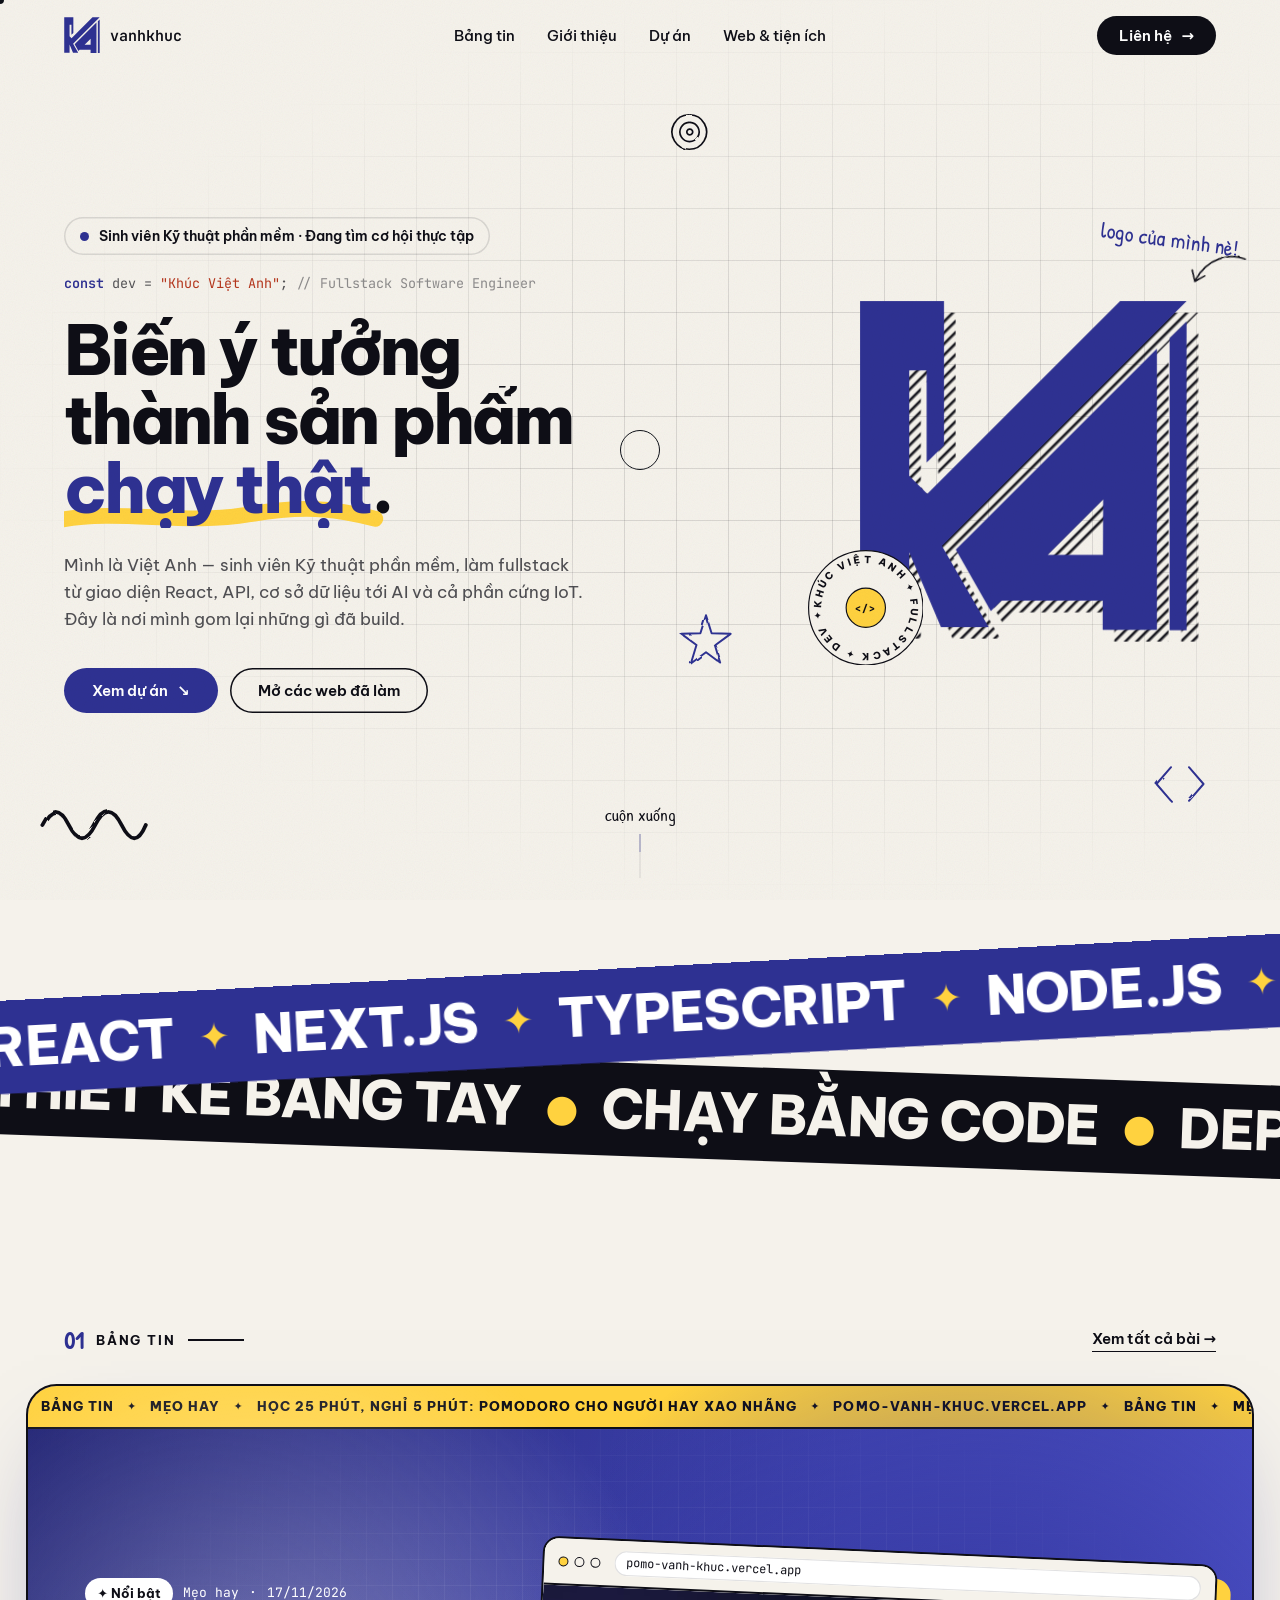
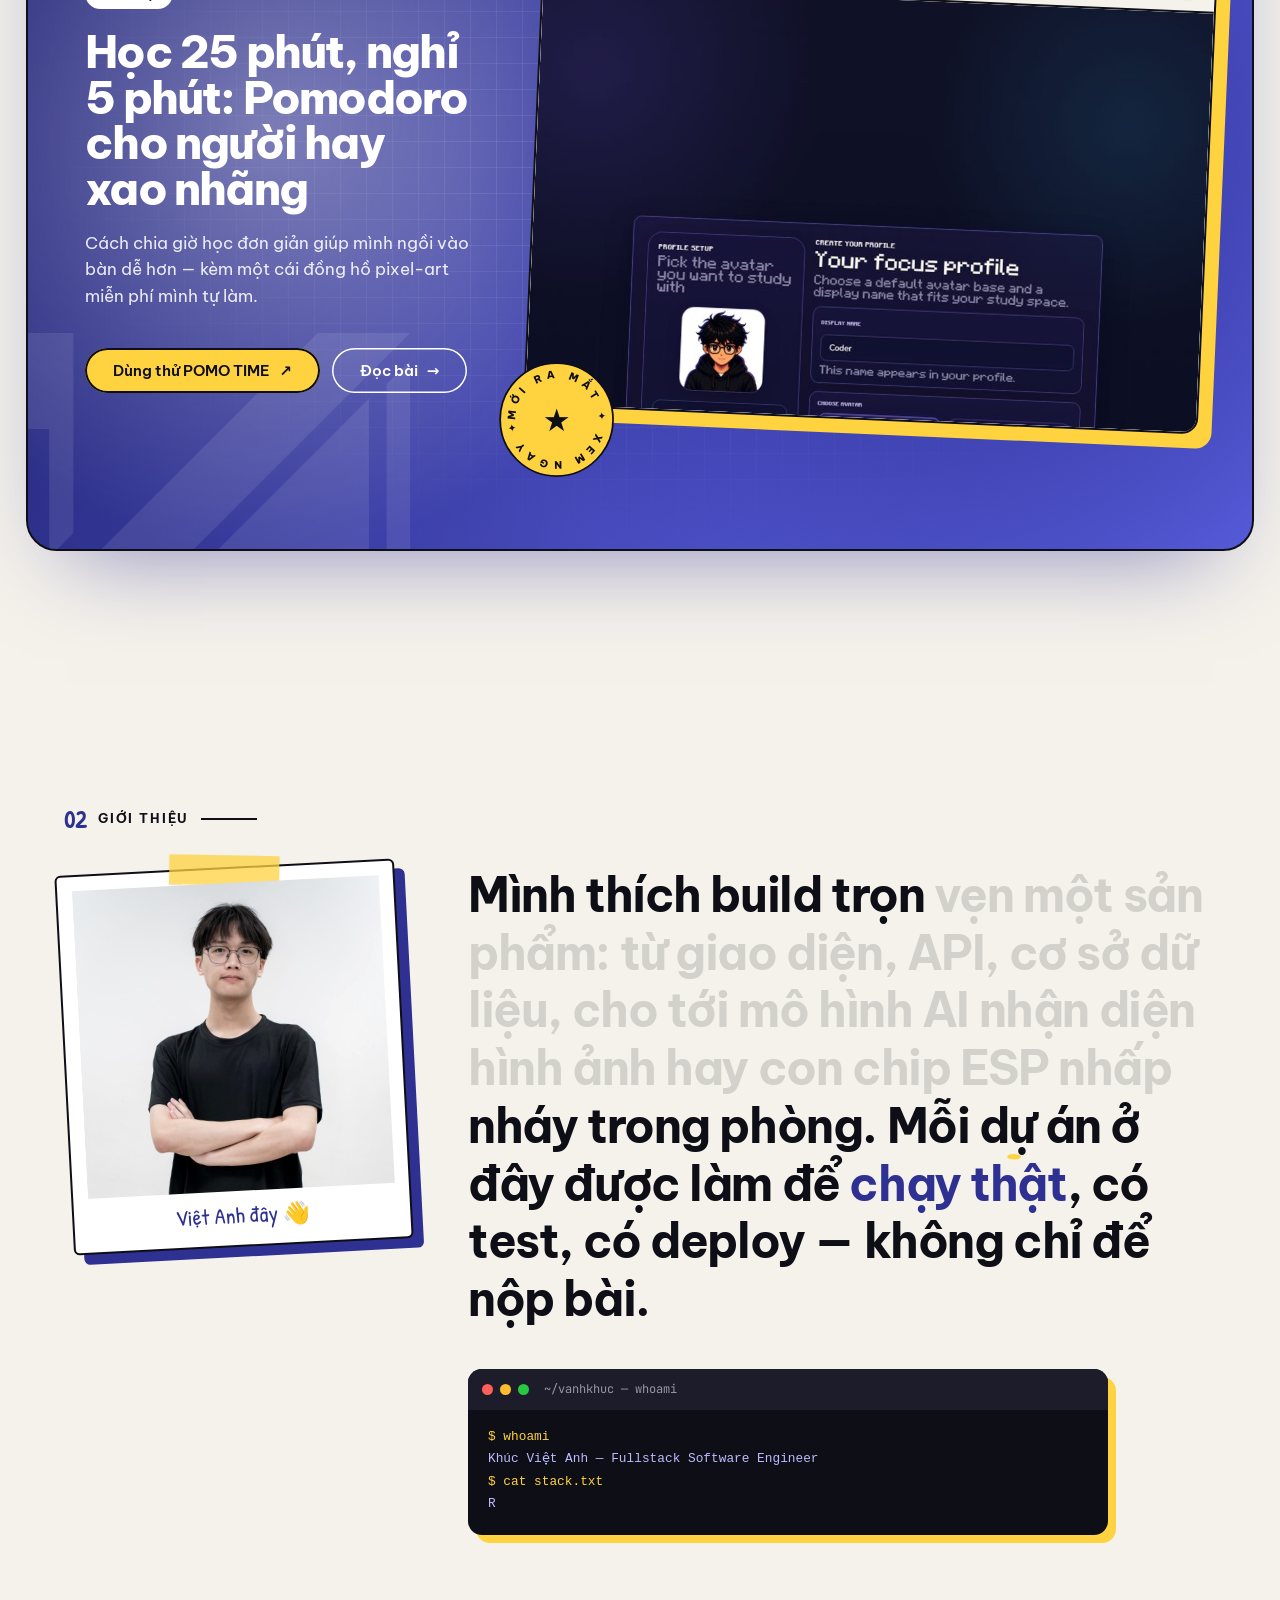
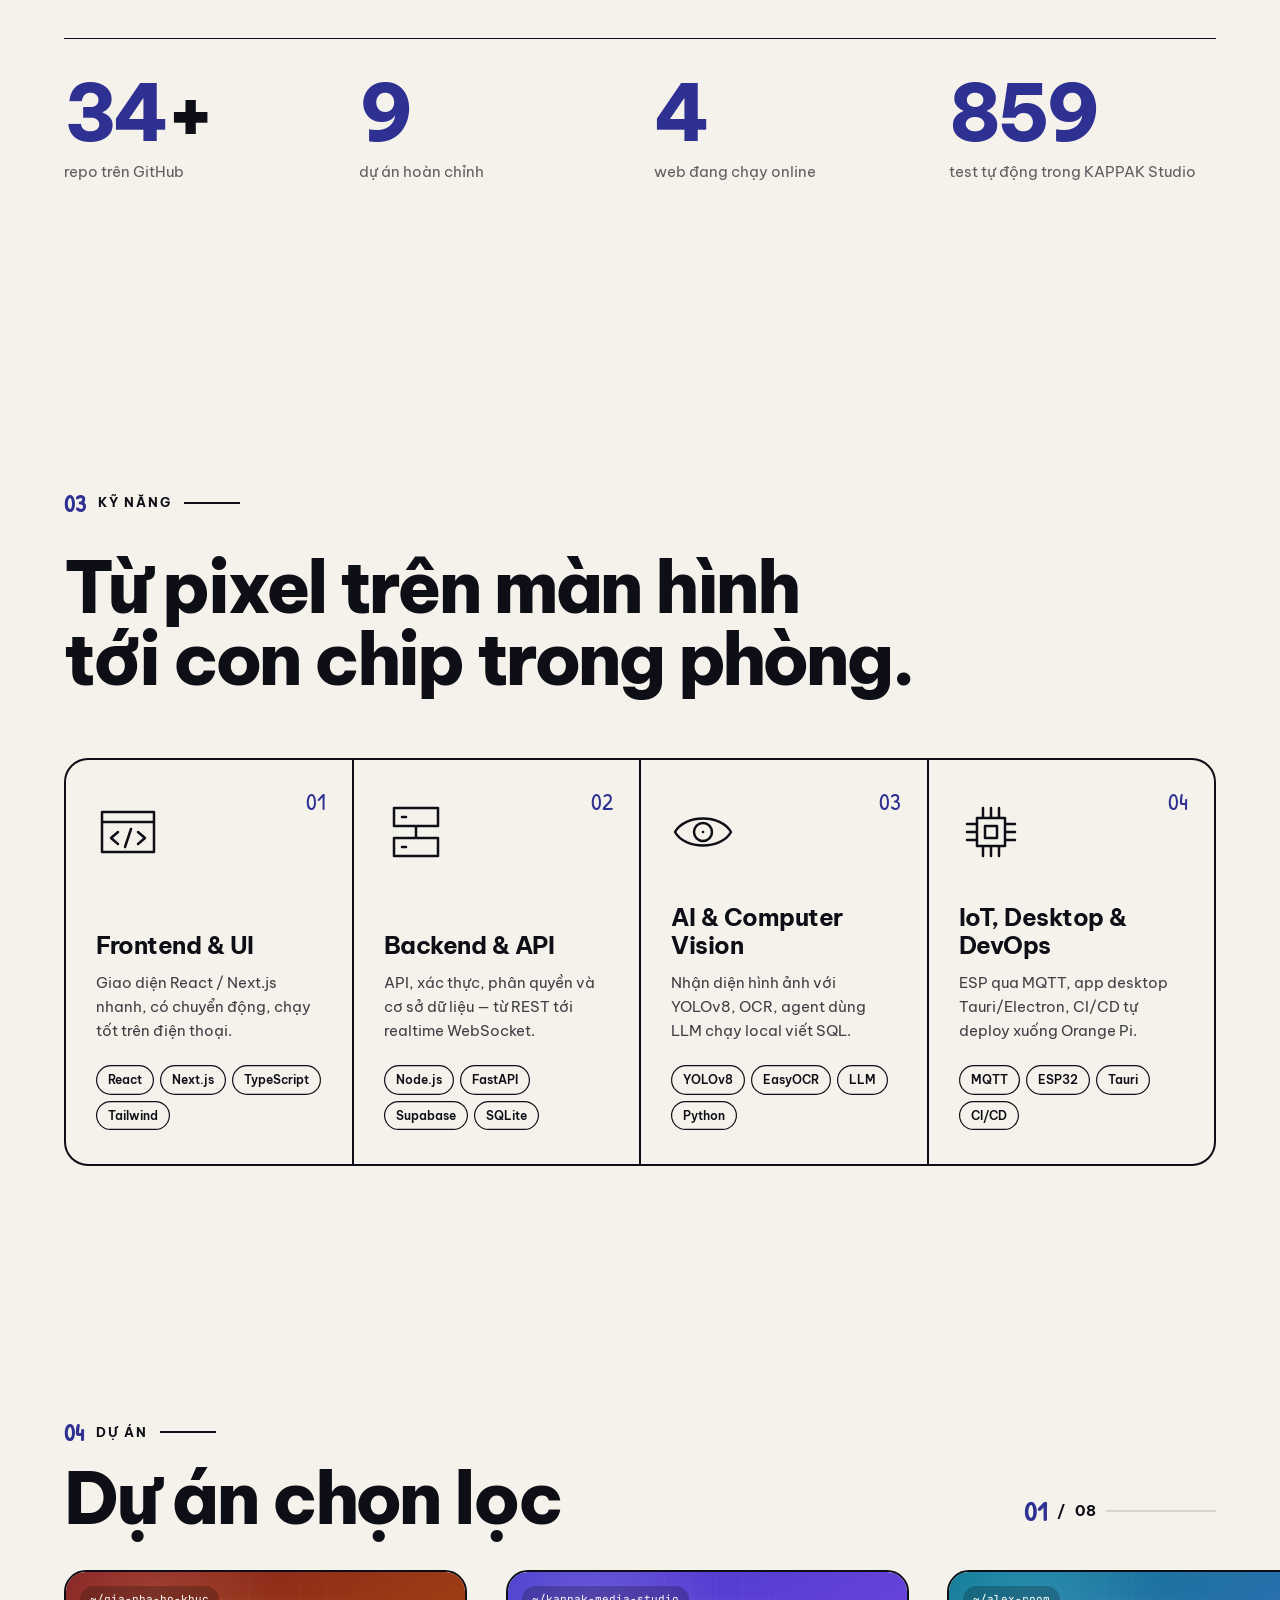
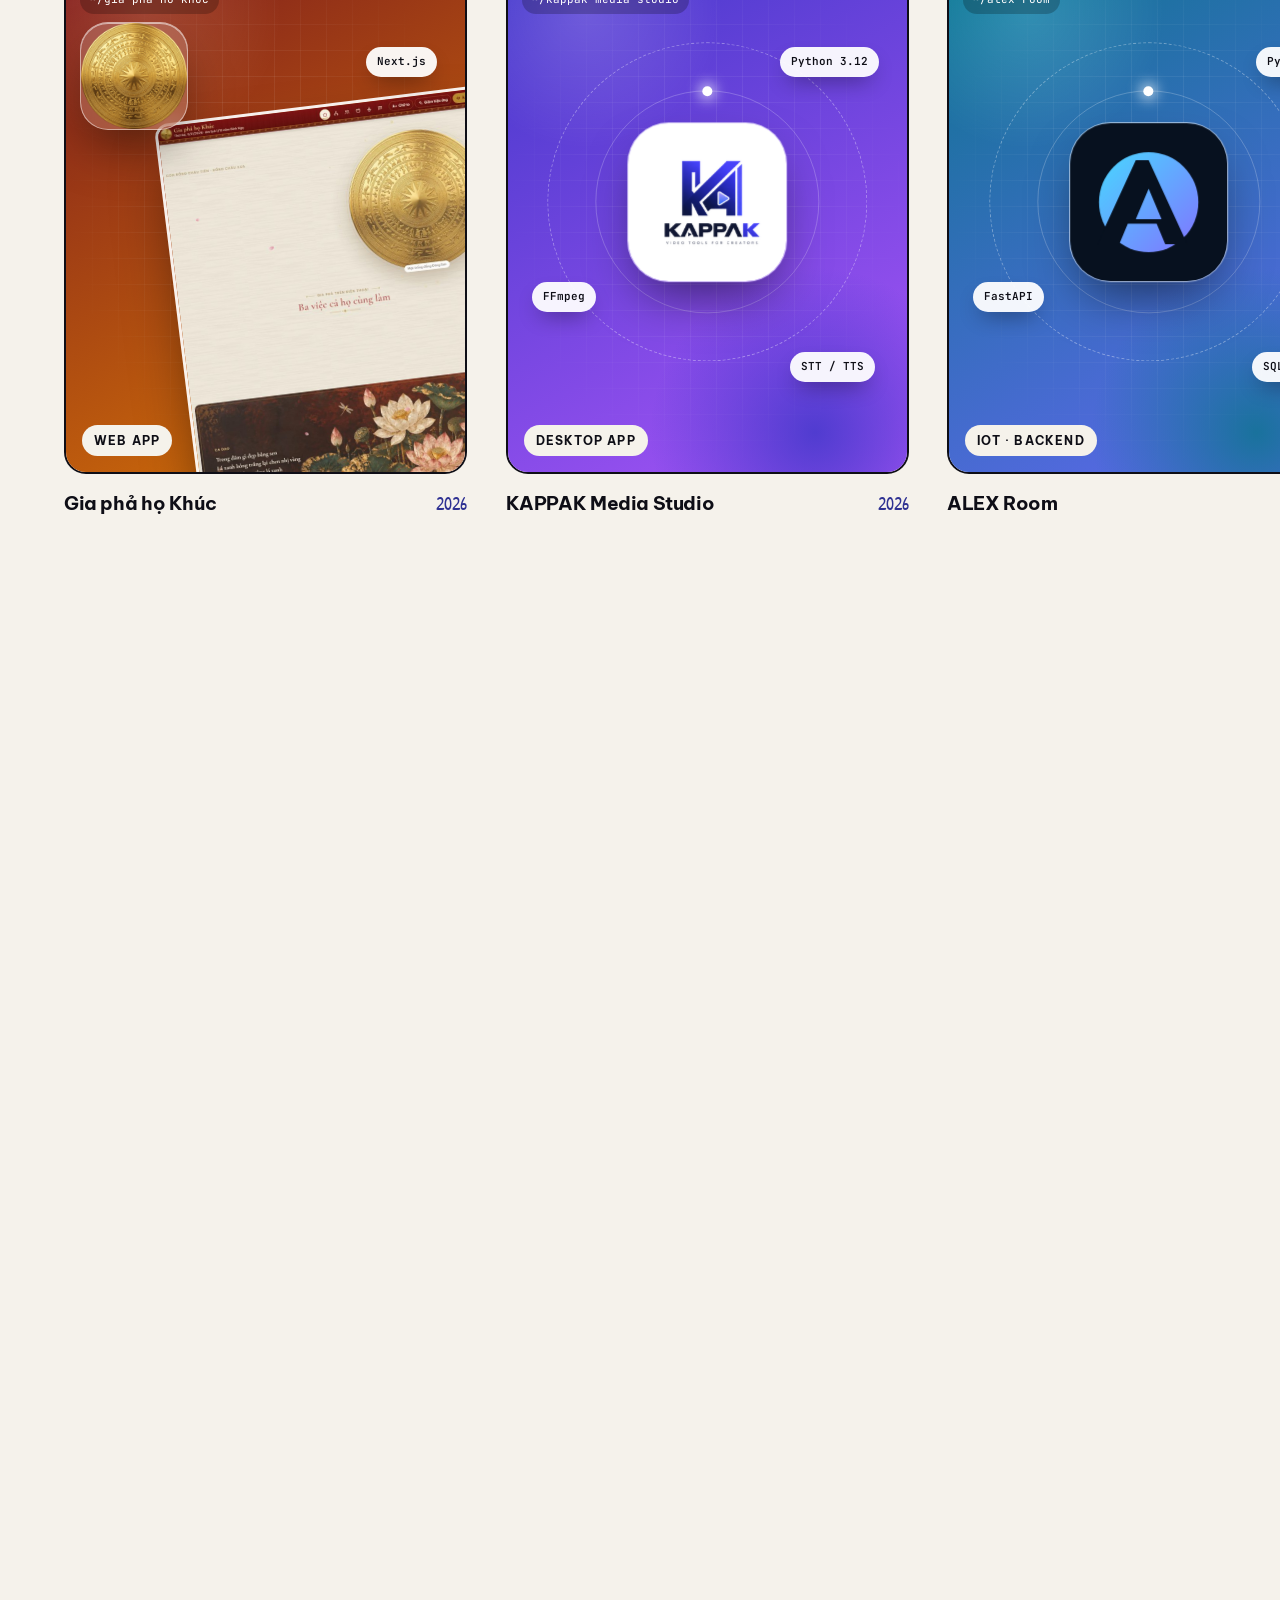
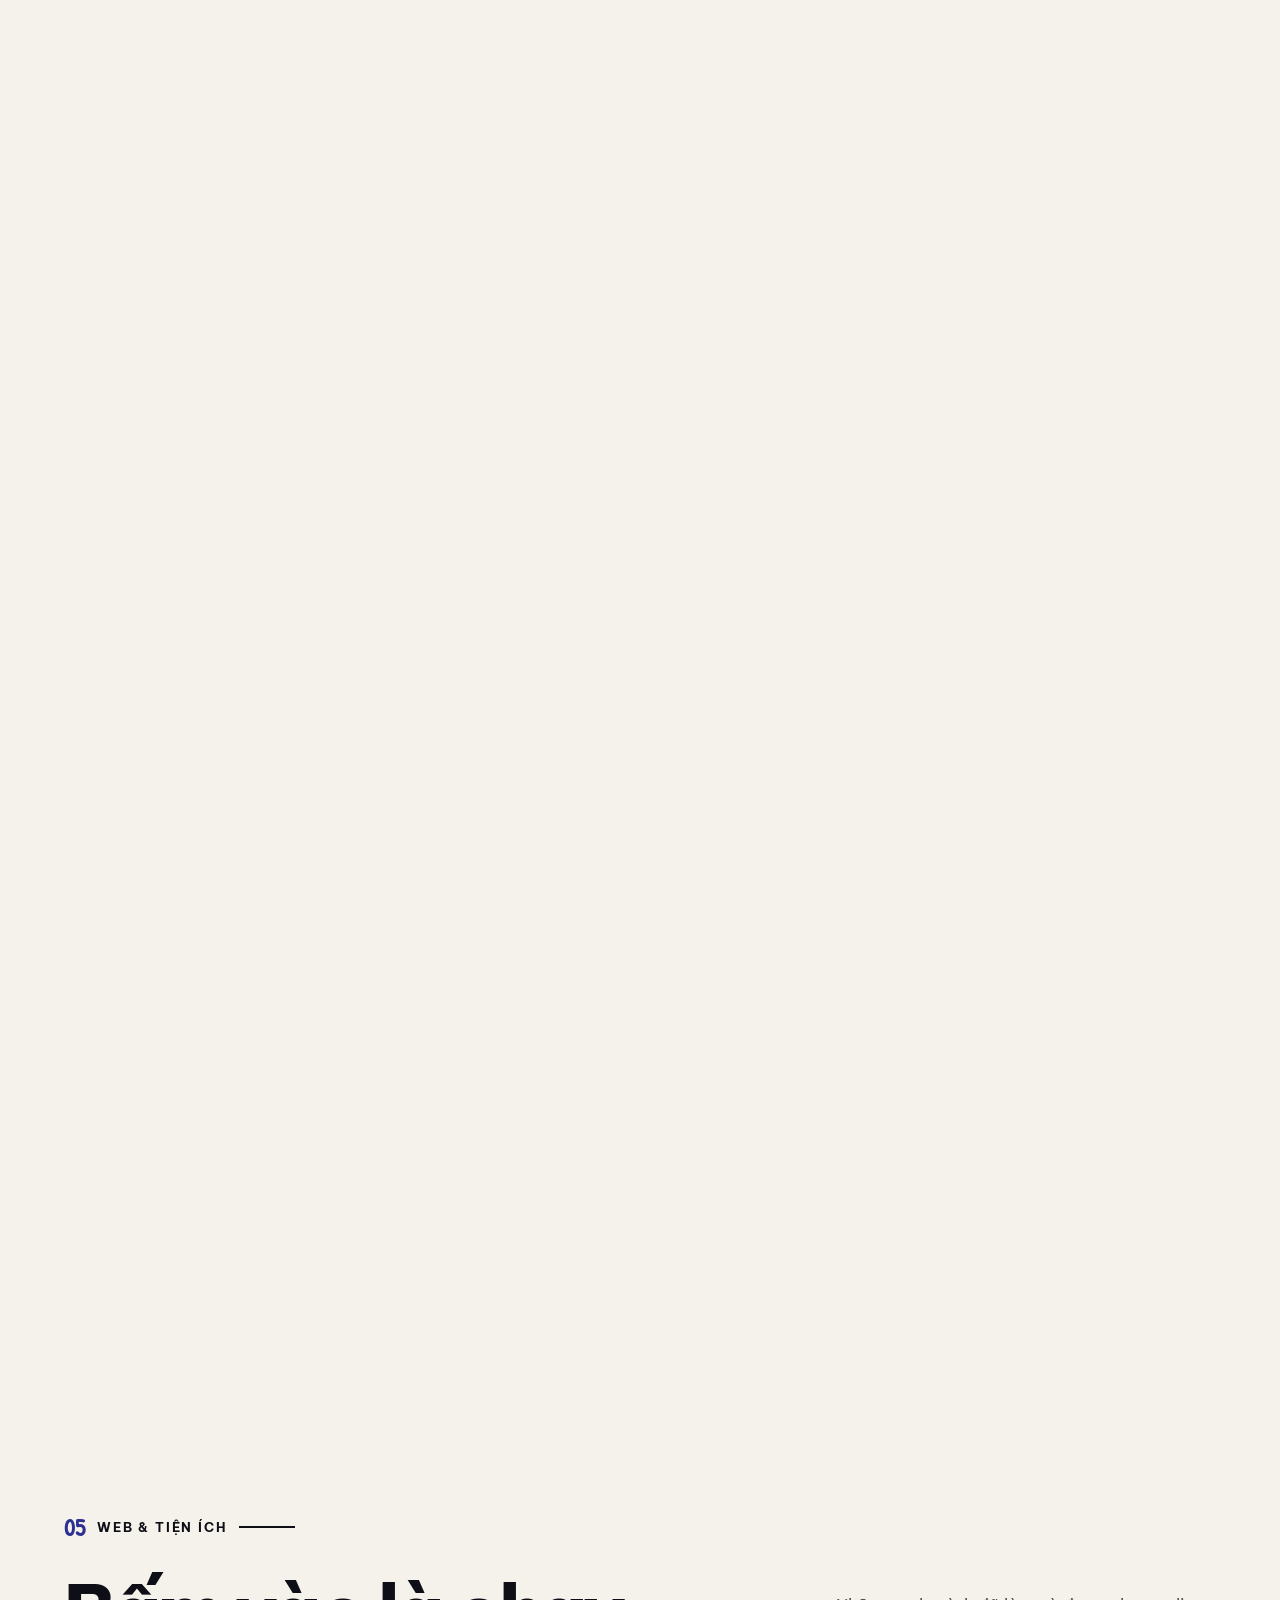
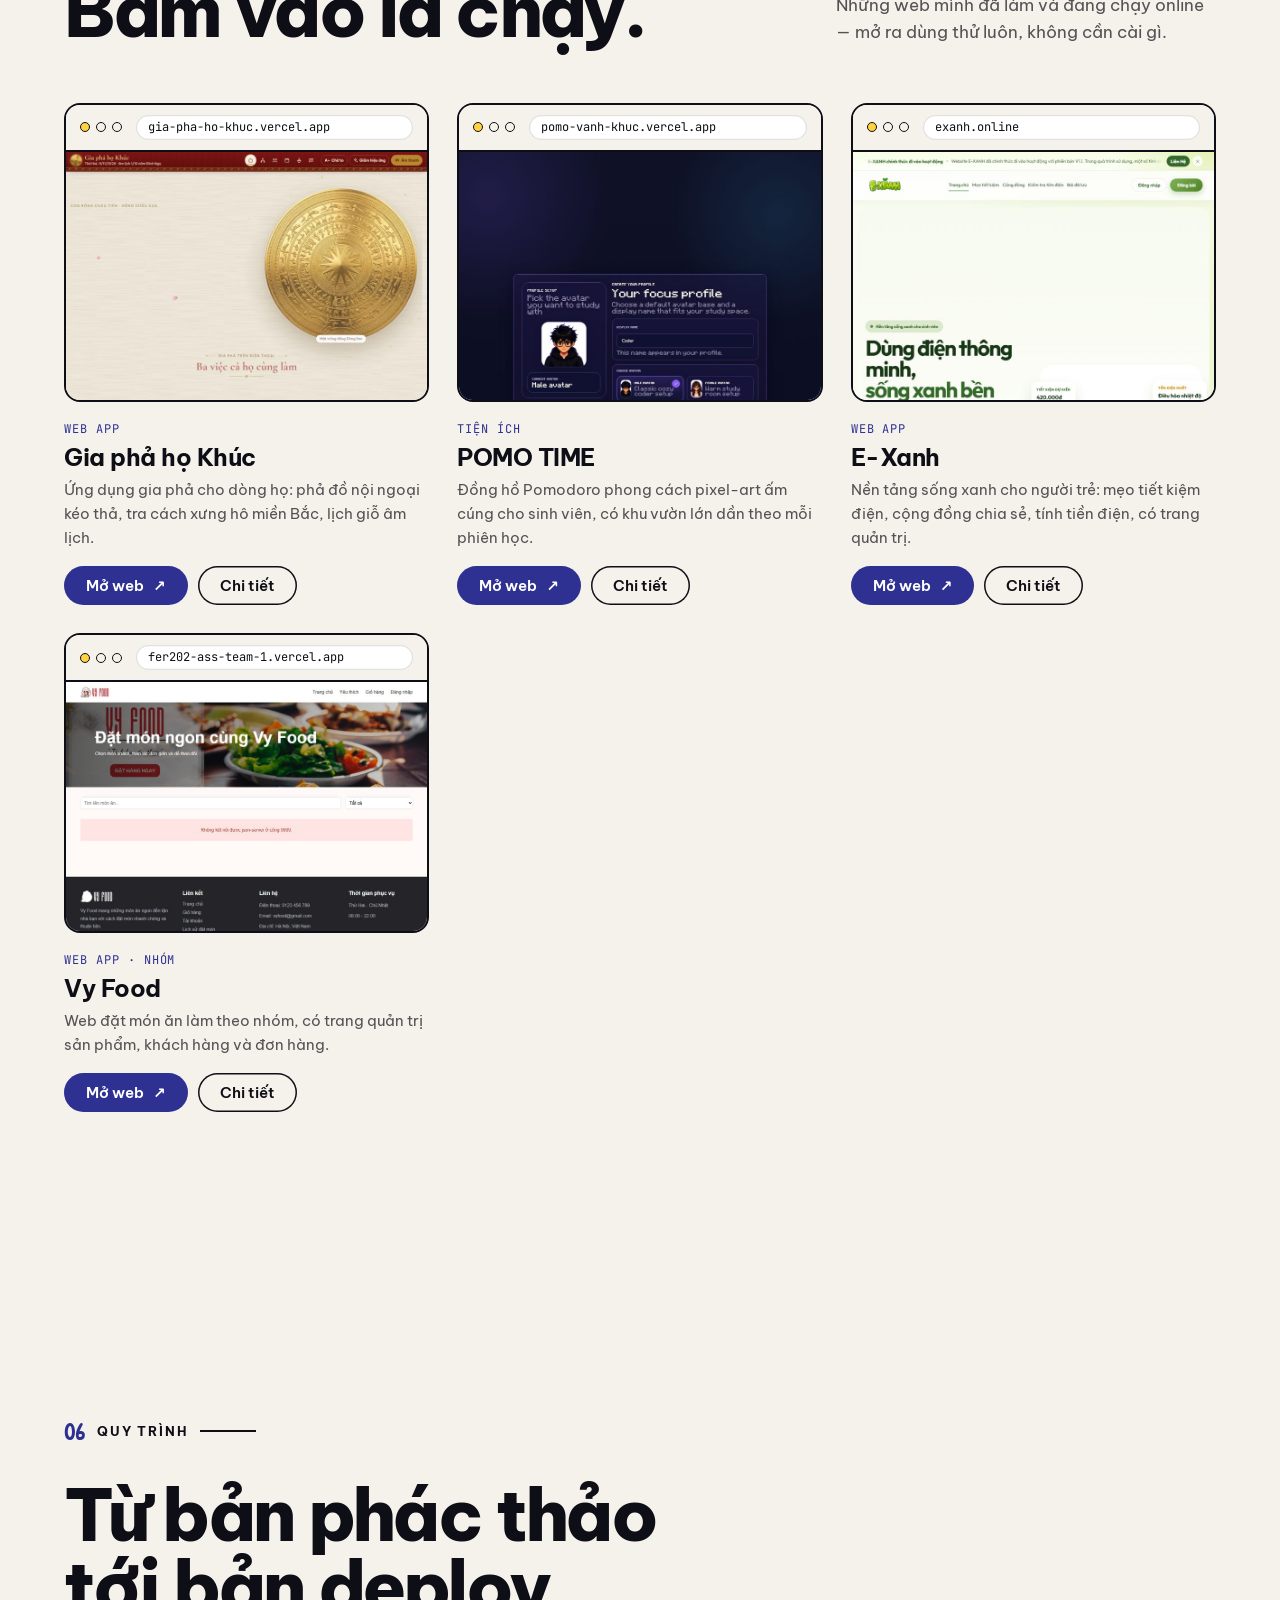
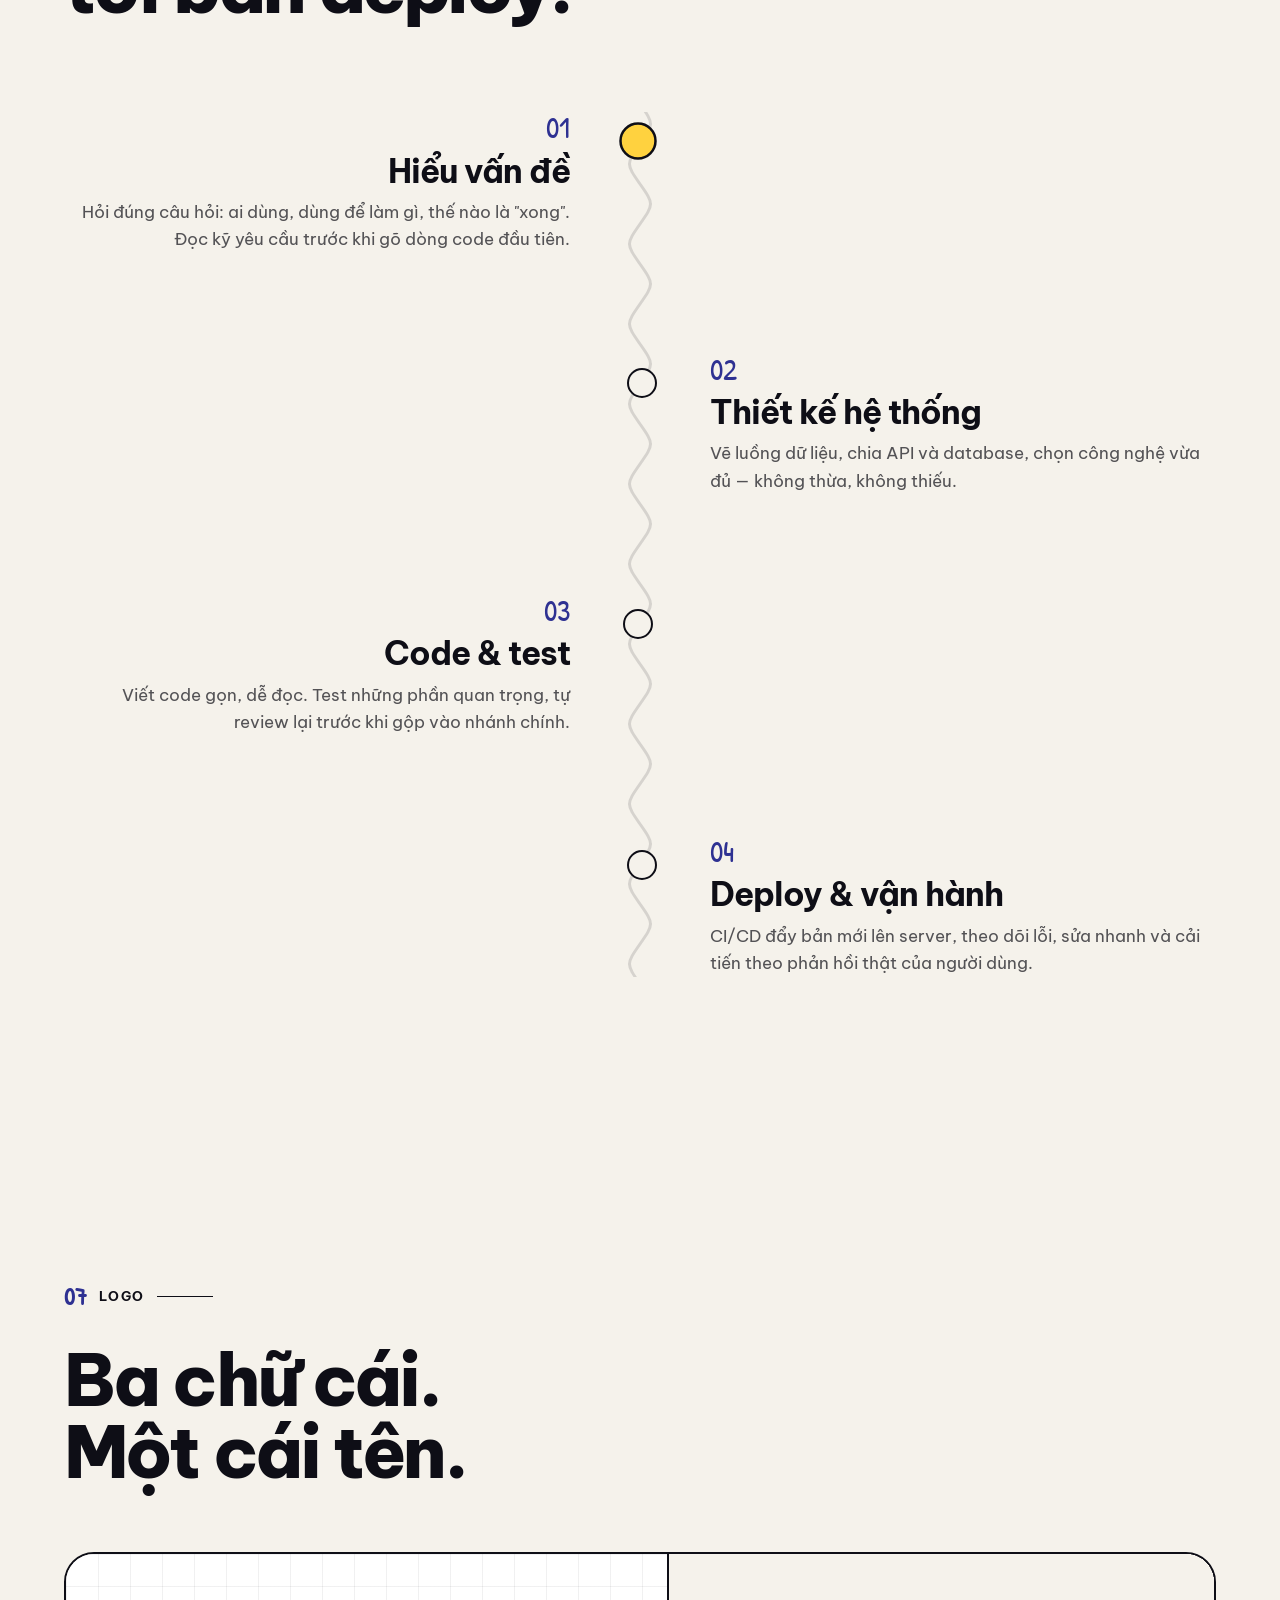
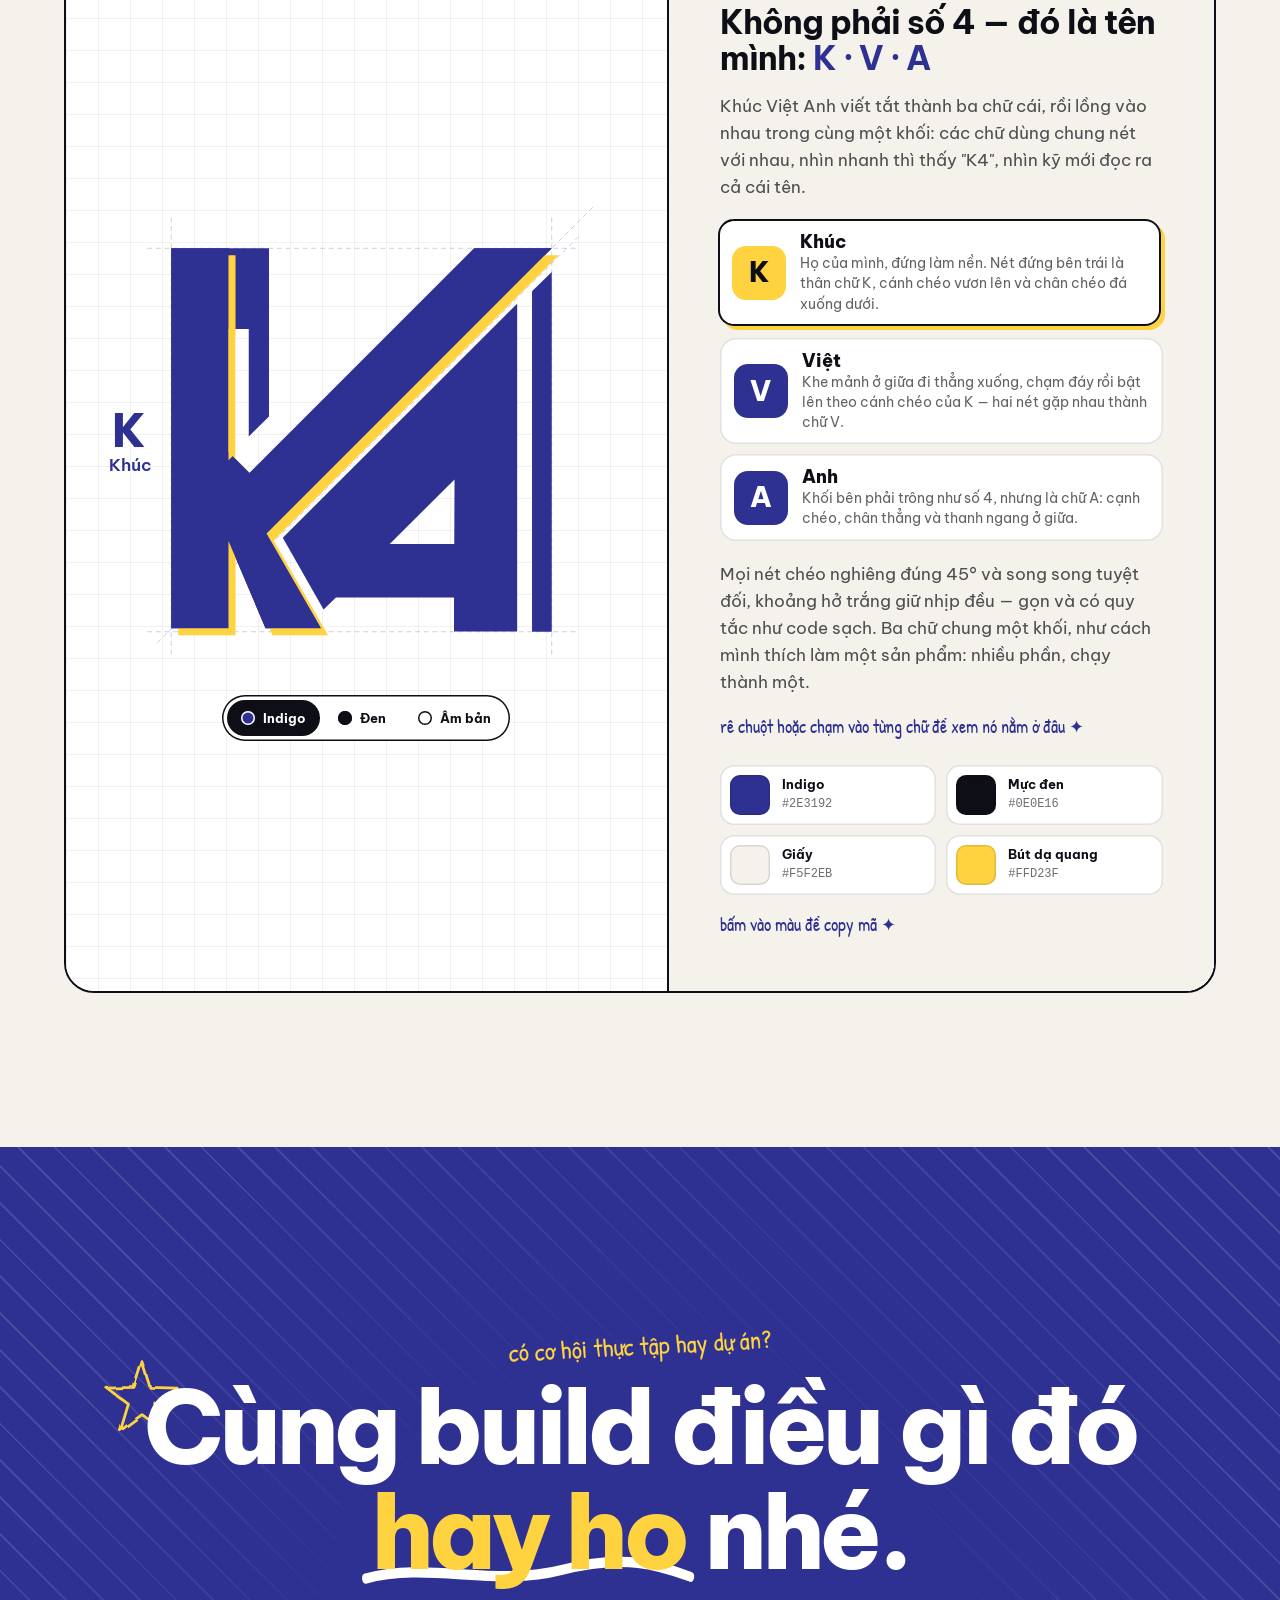
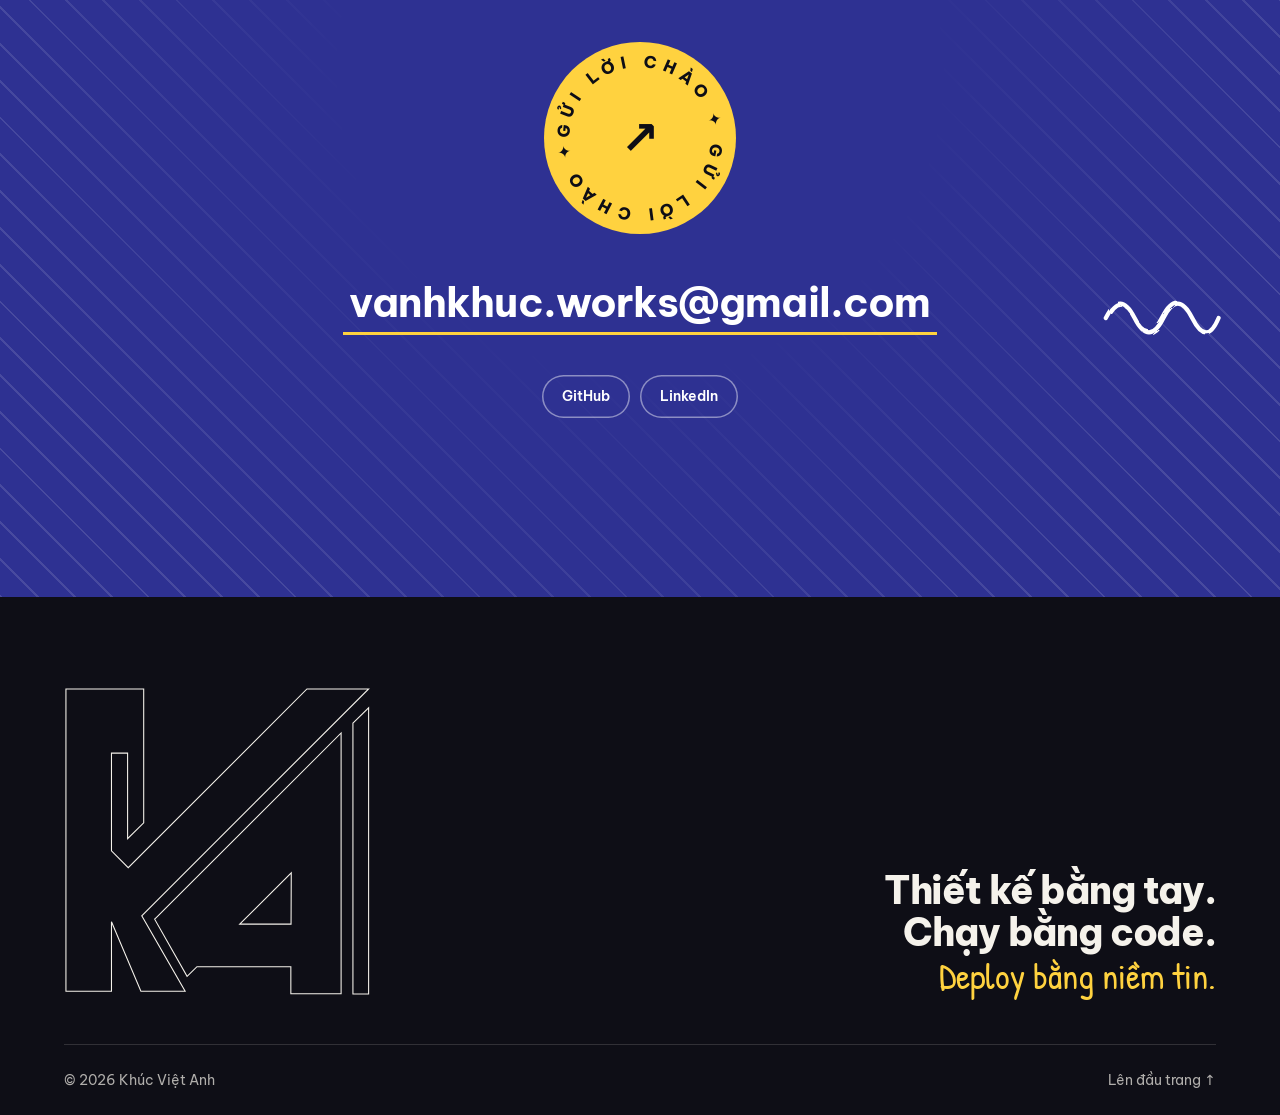
==== commit 09a63614: "feat: mục Logo giải mã K · V · A, đổi link LinkedIn - Bỏ 3 ô logo nhỏ, thay bằng nút đổi màu (Indigo" ====
--- a/index.html
+++ b/index.html
@@ -172,37 +172,56 @@
 <!-- BRAND -->
 <section class="brand wrap" id="brand">
   <div class="label reveal"><span>07</span> Logo</div>
-  <h2 class="h2 reveal">Một logo.<br>Ba cách kể.</h2>
-  <div class="brand__grid">
-    <figure class="tile tile--blue reveal" style="--d:0s"><div class="tile__logo" data-logo></div><figcaption>Bản chính · Indigo</figcaption></figure>
-    <figure class="tile tile--black reveal" style="--d:.1s"><div class="tile__logo" data-logo></div><figcaption>Đơn sắc · Đen</figcaption></figure>
-    <figure class="tile tile--invert reveal" style="--d:.2s"><div class="tile__logo" data-logo></div><figcaption>Âm bản · Trắng</figcaption></figure>
-    <figure class="tile tile--build reveal">
-      <svg class="build" viewBox="160 150 1600 1640" aria-hidden="true">
-        <g class="build__guides">
+  <h2 class="h2 reveal">Ba chữ cái.<br>Một cái tên.</h2>
+  <div class="brand__box reveal" id="brandBox" data-tone="blue" data-show="">
+    <div class="brand__stage">
+      <svg class="brand__svg" viewBox="0 110 1940 1730" role="img" aria-label="Logo K4 ghép từ ba chữ K, V, A">
+        <g class="brand__guides" aria-hidden="true">
           <path d="M1810 122 L370 1562"/><path d="M1658 274 L190 1742"/><path d="M1758 230 L558 1430"/>
           <path d="M160 274 H1760"/><path d="M160 1694 H1760"/><path d="M249 160 V1780"/><path d="M1658 160 V1780"/>
         </g>
-        <g class="build__shape">
-          <path pathLength="1" d="M249 274H611V897L536 971V573H461V1028L539 1106L1371 274H1658L602 1330L804 1681H598L461 1358V1681H249Z"/>
-          <path pathLength="1" fill-rule="evenodd" d="M662 1346L1530 479V1693H1296V1567H859L813 1612ZM1058 1369L1298 1130L1297 1369Z"/>
-          <path pathLength="1" d="M1585 433L1658 362V1694H1585Z"/>
+        <g class="brand__logo">
+          <path d="M249 274H611V897L536 971V573H461V1028L539 1106L1371 274H1658L602 1330L804 1681H598L461 1358V1681H249Z"/>
+          <path fill-rule="evenodd" d="M662 1346L1530 479V1693H1296V1567H859L813 1612ZM1058 1369L1298 1130L1297 1369Z"/>
+          <path d="M1585 433L1658 362V1694H1585Z"/>
         </g>
-        <path class="build__arc" pathLength="1" d="M1211 274 A160 160 0 0 0 1257.9 387.1"/>
-        <text class="build__txt" x="1060" y="400">45°</text>
+        <defs>
+          <clipPath id="clipK"><polygon points="240,265 461,265 461,1059 1255,265 1700,265 1700,1700 240,1700"/></clipPath>
+          <clipPath id="clipV"><polygon points="455,265 1680,265 602,1343 455,1196"/></clipPath>
+        </defs>
+        <g class="brand__hl" aria-hidden="true">
+          <g data-l="k"><path clip-path="url(#clipK)" d="M249 274H611V897L536 971V573H461V1028L539 1106L1371 274H1658L602 1330L804 1681H598L461 1358V1681H249Z"/></g>
+          <g data-l="v"><path clip-path="url(#clipV)" d="M249 274H611V897L536 971V573H461V1028L539 1106L1371 274H1658L602 1330L804 1681H598L461 1358V1681H249Z"/></g>
+          <g data-l="a"><path fill-rule="evenodd" d="M662 1346L1530 479V1693H1296V1567H859L813 1612ZM1058 1369L1298 1130L1297 1369Z"/></g>
+        </g>
+        <g class="brand__tag" data-l="k" aria-hidden="true"><text x="30" y="1010">K</text><text class="sm" x="20" y="1100">Khúc</text></g>
+        <g class="brand__tag" data-l="v" aria-hidden="true"><text x="1700" y="300">V</text><text class="sm" x="1690" y="390">Việt</text></g>
+        <g class="brand__tag" data-l="a" aria-hidden="true"><text x="1720" y="1250">A</text><text class="sm" x="1715" y="1340">Anh</text></g>
       </svg>
-      <figcaption class="build__info">
-        <h3>Dựng trên góc 45°</h3>
-        <p>Logo của Khúc Việt Anh: mọi nét chéo song song tuyệt đối, khoảng hở trắng giữ nhịp đều nhau — giống code sạch, gọn và có quy tắc. Đọc rõ ở 16px lẫn trên màn hình lớn.</p>
-        <div class="swatches">
-          <button class="sw" style="--c:#2E3192" data-copy="#2E3192"><i></i><span>Indigo</span><code>#2E3192</code></button>
-          <button class="sw" style="--c:#0E0E16" data-copy="#0E0E16"><i></i><span>Mực đen</span><code>#0E0E16</code></button>
-          <button class="sw" style="--c:#F5F2EB" data-copy="#F5F2EB"><i></i><span>Giấy</span><code>#F5F2EB</code></button>
-          <button class="sw" style="--c:#FFD23F" data-copy="#FFD23F"><i></i><span>Bút dạ quang</span><code>#FFD23F</code></button>
-        </div>
-        <p class="hand build__hint">bấm vào màu để copy mã ✦</p>
-      </figcaption>
-    </figure>
+      <div class="brand__tones" role="group" aria-label="Đổi màu logo">
+        <button class="is-on" data-set-tone="blue" style="--c:#2E3192"><i></i>Indigo</button>
+        <button data-set-tone="black" style="--c:#0E0E16"><i></i>Đen</button>
+        <button data-set-tone="invert" style="--c:#fff"><i></i>Âm bản</button>
+      </div>
+    </div>
+    <div class="brand__info">
+      <h3>Không phải số 4 — đó là tên mình: <em>K · V · A</em></h3>
+      <p>Khúc Việt Anh viết tắt thành ba chữ cái, rồi lồng vào nhau trong cùng một khối: các chữ dùng chung nét với nhau, nhìn nhanh thì thấy "K4", nhìn kỹ mới đọc ra cả cái tên.</p>
+      <div class="brand__letters">
+        <button data-letter="k"><b>K</b><span>Khúc</span><small>Họ của mình, đứng làm nền. Nét đứng bên trái là thân chữ K, cánh chéo vươn lên và chân chéo đá xuống dưới.</small></button>
+        <button data-letter="v"><b>V</b><span>Việt</span><small>Khe mảnh ở giữa đi thẳng xuống, chạm đáy rồi bật lên theo cánh chéo của K — hai nét gặp nhau thành chữ V.</small></button>
+        <button data-letter="a"><b>A</b><span>Anh</span><small>Khối bên phải trông như số 4, nhưng là chữ A: cạnh chéo, chân thẳng và thanh ngang ở giữa.</small></button>
+      </div>
+      <p>Mọi nét chéo nghiêng đúng 45° và song song tuyệt đối, khoảng hở trắng giữ nhịp đều — gọn và có quy tắc như code sạch. Ba chữ chung một khối, như cách mình thích làm một sản phẩm: nhiều phần, chạy thành một.</p>
+      <p class="hand brand__hint">rê chuột hoặc chạm vào từng chữ để xem nó nằm ở đâu ✦</p>
+      <div class="swatches">
+        <button class="sw" style="--c:#2E3192" data-copy="#2E3192"><i></i><span>Indigo</span><code>#2E3192</code></button>
+        <button class="sw" style="--c:#0E0E16" data-copy="#0E0E16"><i></i><span>Mực đen</span><code>#0E0E16</code></button>
+        <button class="sw" style="--c:#F5F2EB" data-copy="#F5F2EB"><i></i><span>Giấy</span><code>#F5F2EB</code></button>
+        <button class="sw" style="--c:#FFD23F" data-copy="#FFD23F"><i></i><span>Bút dạ quang</span><code>#FFD23F</code></button>
+      </div>
+      <p class="hand brand__hint">bấm vào màu để copy mã ✦</p>
+    </div>
   </div>
 </section>
 
--- a/style.css
+++ b/style.css
@@ -353,35 +353,42 @@
 .art--end b { align-self: flex-end; width: 96px; height: 96px; border-radius: 50%; background: var(--k4); color: #fff; display: grid; place-items: center; font-size: 40px; transition: transform .6s var(--ease-out), background .3s; }
 .card--end:hover .art--end b { transform: rotate(-45deg) scale(1.1); background: var(--ink); }
 
-/* ---------- brand ---------- */
-.brand__grid { display: grid; grid-template-columns: repeat(3, 1fr); gap: 20px; margin-top: 64px; }
-.tile { position: relative; aspect-ratio: 1; border-radius: 22px; display: grid; place-items: center; overflow: hidden; border: 2px solid var(--ink); }
-.tile__logo { width: 52%; transition: transform .7s var(--ease-out); }
-.tile figcaption { position: absolute; left: 18px; bottom: 14px; font-size: 13px; font-weight: 600; }
-.tile--blue { background: #fff; color: var(--k4); }
-.tile--black { background: #fff; color: #000; }
-.tile--invert { background: var(--k4); color: #fff; }
-.tile:hover .lk { transform: translate(-70px, 30px); }
-.tile:hover .l4 { transform: translate(60px, 60px); }
-.tile:hover .lb { transform: translate(60px, -60px); }
-.tile:hover .tile__logo { transform: rotate(-4deg); }
-
-.tile--build { grid-column: 1 / -1; aspect-ratio: auto; display: grid; grid-template-columns: 1fr 1fr; align-items: center; gap: 40px; padding: clamp(24px, 4vw, 56px); background: var(--paper);
-  background-image: linear-gradient(var(--line) 1px, transparent 1px), linear-gradient(90deg, var(--line) 1px, transparent 1px); background-size: 32px 32px; }
-.build { width: 100%; max-width: 520px; justify-self: center; overflow: visible; }
-.build__guides path { stroke: var(--k4); stroke-width: 3; stroke-dasharray: 18 14; fill: none; opacity: .45; }
-.build__shape path { fill: rgba(46, 49, 146, .06); stroke: var(--k4); stroke-width: 6; stroke-dasharray: 1; stroke-dashoffset: 1; transition: stroke-dashoffset 2.2s var(--ease), fill 1s 1.8s; }
-.build__shape path:nth-child(2) { transition-delay: .2s, 2s; }
-.build__shape path:nth-child(3) { transition-delay: .4s, 2.2s; }
-.build__arc { fill: none; stroke: var(--ink); stroke-width: 6; stroke-dasharray: 1; stroke-dashoffset: 1; transition: stroke-dashoffset .8s 1.6s var(--ease); }
-.build__txt { font-family: var(--hand); font-size: 90px; fill: var(--ink); opacity: 0; transition: opacity .6s 2s; }
-.tile--build.in .build__shape path, .tile--build.in .build__arc { stroke-dashoffset: 0; }
-.tile--build.in .build__shape path { fill: rgba(46, 49, 146, .14); }
-.tile--build.in .build__txt { opacity: 1; }
-.build__info { position: static !important; font-size: inherit !important; font-weight: inherit !important; }
-.build__info h3 { font-size: clamp(28px, 3vw, 44px); letter-spacing: -.03em; line-height: 1.05; margin-bottom: 16px; }
-.build__info > p { max-width: 460px; color: rgba(14, 14, 22, .72); }
-.swatches { display: grid; grid-template-columns: repeat(2, 1fr); gap: 10px; margin-top: 28px; max-width: 460px; }
+/* ---------- brand: logo decoded as K · V · A ---------- */
+.brand__box { --bg: #fff; --fg: var(--k4); --gd: rgba(46, 49, 146, .3); --grid: rgba(14, 14, 22, .06);
+  display: grid; grid-template-columns: minmax(0, 1.05fr) minmax(0, .95fr); margin-top: 64px; border: 2px solid var(--ink); border-radius: clamp(20px, 2.4vw, 30px); overflow: hidden; overflow: clip; }
+.brand__box[data-tone=black] { --fg: var(--ink); --gd: rgba(14, 14, 22, .22); }
+.brand__box[data-tone=invert] { --bg: var(--k4); --fg: #fff; --gd: rgba(255, 255, 255, .3); --grid: rgba(255, 255, 255, .08); }
+.brand__stage { display: flex; flex-direction: column; align-items: center; justify-content: center; gap: 24px; padding: clamp(20px, 3vw, 44px); border-right: 2px solid var(--ink); transition: background-color .5s;
+  background-color: var(--bg); background-image: linear-gradient(var(--grid) 1px, transparent 1px), linear-gradient(90deg, var(--grid) 1px, transparent 1px); background-size: 32px 32px; }
+.brand__svg { display: block; width: 100%; max-width: 620px; overflow: visible; }
+.brand__guides path { fill: none; stroke: var(--gd); stroke-width: 3; stroke-dasharray: 18 14; transition: stroke .5s; }
+.brand__logo path { fill: var(--fg); transition: fill .5s, opacity .4s; }
+/* letters: the logo's own strokes light up, the rest fades */
+.brand__hl g { opacity: 0; transition: opacity .45s var(--ease-out); filter: drop-shadow(26px 26px 0 var(--accent)); }
+.brand__hl path { fill: var(--fg); transition: fill .5s; }
+.brand__tag { fill: var(--fg); font-weight: 800; letter-spacing: -.02em; opacity: 0; transition: opacity .45s, fill .5s; }
+.brand__tag text { font-size: 170px; }
+.brand__tag .sm { font-size: 64px; font-weight: 600; letter-spacing: 0; }
+.brand__box:not([data-show=""]) .brand__logo path { opacity: .14; }
+.brand__box[data-show=k] svg [data-l=k], .brand__box[data-show=v] svg [data-l=v], .brand__box[data-show=a] svg [data-l=a] { opacity: 1; }
+.brand__tones { display: flex; flex-wrap: wrap; justify-content: center; gap: 4px; padding: 5px; border-radius: 999px; background: #fff; box-shadow: inset 0 0 0 1.5px var(--ink); }
+.brand__tones button { display: flex; align-items: center; gap: 8px; padding: 8px 14px; border-radius: 999px; font-size: 13px; font-weight: 700; color: var(--ink); transition: background .3s, color .3s; }
+.brand__tones button:hover { background: rgba(46, 49, 146, .1); }
+.brand__tones button.is-on { background: var(--ink); color: #fff; }
+.brand__tones i { width: 14px; height: 14px; border-radius: 50%; background: var(--c); box-shadow: inset 0 0 0 1.5px currentColor; }
+.brand__info { display: flex; flex-direction: column; gap: 16px; padding: clamp(24px, 4vw, 56px); background: var(--paper); }
+.brand__info h3 { font-size: clamp(26px, 2.6vw, 40px); letter-spacing: -.03em; line-height: 1.08; }
+.brand__info h3 em { font-style: normal; color: var(--k4); white-space: nowrap; }
+.brand__info > p:not(.brand__hint) { color: rgba(14, 14, 22, .72); }
+.brand__letters { display: grid; gap: 10px; margin: 4px 0; }
+.brand__letters button { display: grid; grid-template-columns: 54px 1fr; column-gap: 14px; align-items: center; text-align: left; padding: 12px 14px; border-radius: 16px; background: #fff; box-shadow: inset 0 0 0 1.5px var(--line); transition: box-shadow .3s, transform .3s var(--ease-out); }
+.brand__letters b { grid-row: 1 / 3; display: grid; place-items: center; width: 54px; height: 54px; border-radius: 14px; background: var(--k4); color: #fff; font-size: 28px; font-weight: 800; transition: background .3s, color .3s; }
+.brand__letters span { font-weight: 800; font-size: 18px; line-height: 1.2; }
+.brand__letters small { font-size: 14px; line-height: 1.45; color: rgba(14, 14, 22, .65); }
+.brand__letters button:hover, .brand__letters button.is-on { box-shadow: inset 0 0 0 2px var(--ink), 4px 4px 0 var(--accent); transform: translate(-2px, -2px); }
+.brand__letters button.is-on b { background: var(--accent); color: var(--ink); }
+.brand__hint { font-size: 18px; color: var(--k4); }
+.swatches { display: grid; grid-template-columns: repeat(2, 1fr); gap: 10px; margin-top: 8px; }
 .sw { display: grid; grid-template-columns: 40px 1fr; grid-template-rows: auto auto; column-gap: 12px; align-items: center; text-align: left; padding: 10px; border-radius: 14px; background: #fff; box-shadow: inset 0 0 0 1.5px var(--line); transition: transform .3s var(--ease-out), box-shadow .3s; position: relative; }
 .sw:hover { transform: translateY(-3px); box-shadow: inset 0 0 0 1.5px var(--ink), 4px 4px 0 var(--ink); }
 .sw i { grid-row: 1 / 3; width: 40px; height: 40px; border-radius: 10px; background: var(--c); box-shadow: inset 0 0 0 1.5px var(--line); }
@@ -389,13 +396,13 @@
 .sw code { font-size: 12px; opacity: .6; }
 .sw.copied code { opacity: 1; color: var(--k4); font-weight: 700; }
 .sw.copied code::after { content: " ✓ đã copy"; }
-.build__hint { font-size: 18px; color: var(--k4); margin-top: 12px; }
-
 @media (max-width: 900px) {
-  .brand__grid { grid-template-columns: 1fr 1fr; }
-  .tile--build { grid-template-columns: 1fr; }
-}
-@media (max-width: 560px) { .brand__grid { grid-template-columns: 1fr; } .swatches { grid-template-columns: 1fr; } }
+  .brand__box { grid-template-columns: 1fr; }
+  /* logo stays on screen while reading the letters below it */
+  .brand__stage { position: sticky; top: 0; z-index: 2; gap: 14px; padding: 14px 16px; border-right: 0; border-bottom: 2px solid var(--ink); }
+  .brand__svg { max-width: 46vh; }
+}
+@media (max-width: 560px) { .swatches { grid-template-columns: 1fr; } }
 
 /* ---------- process ---------- */
 .process__body { position: relative; margin-top: 90px; --p: 0; }
